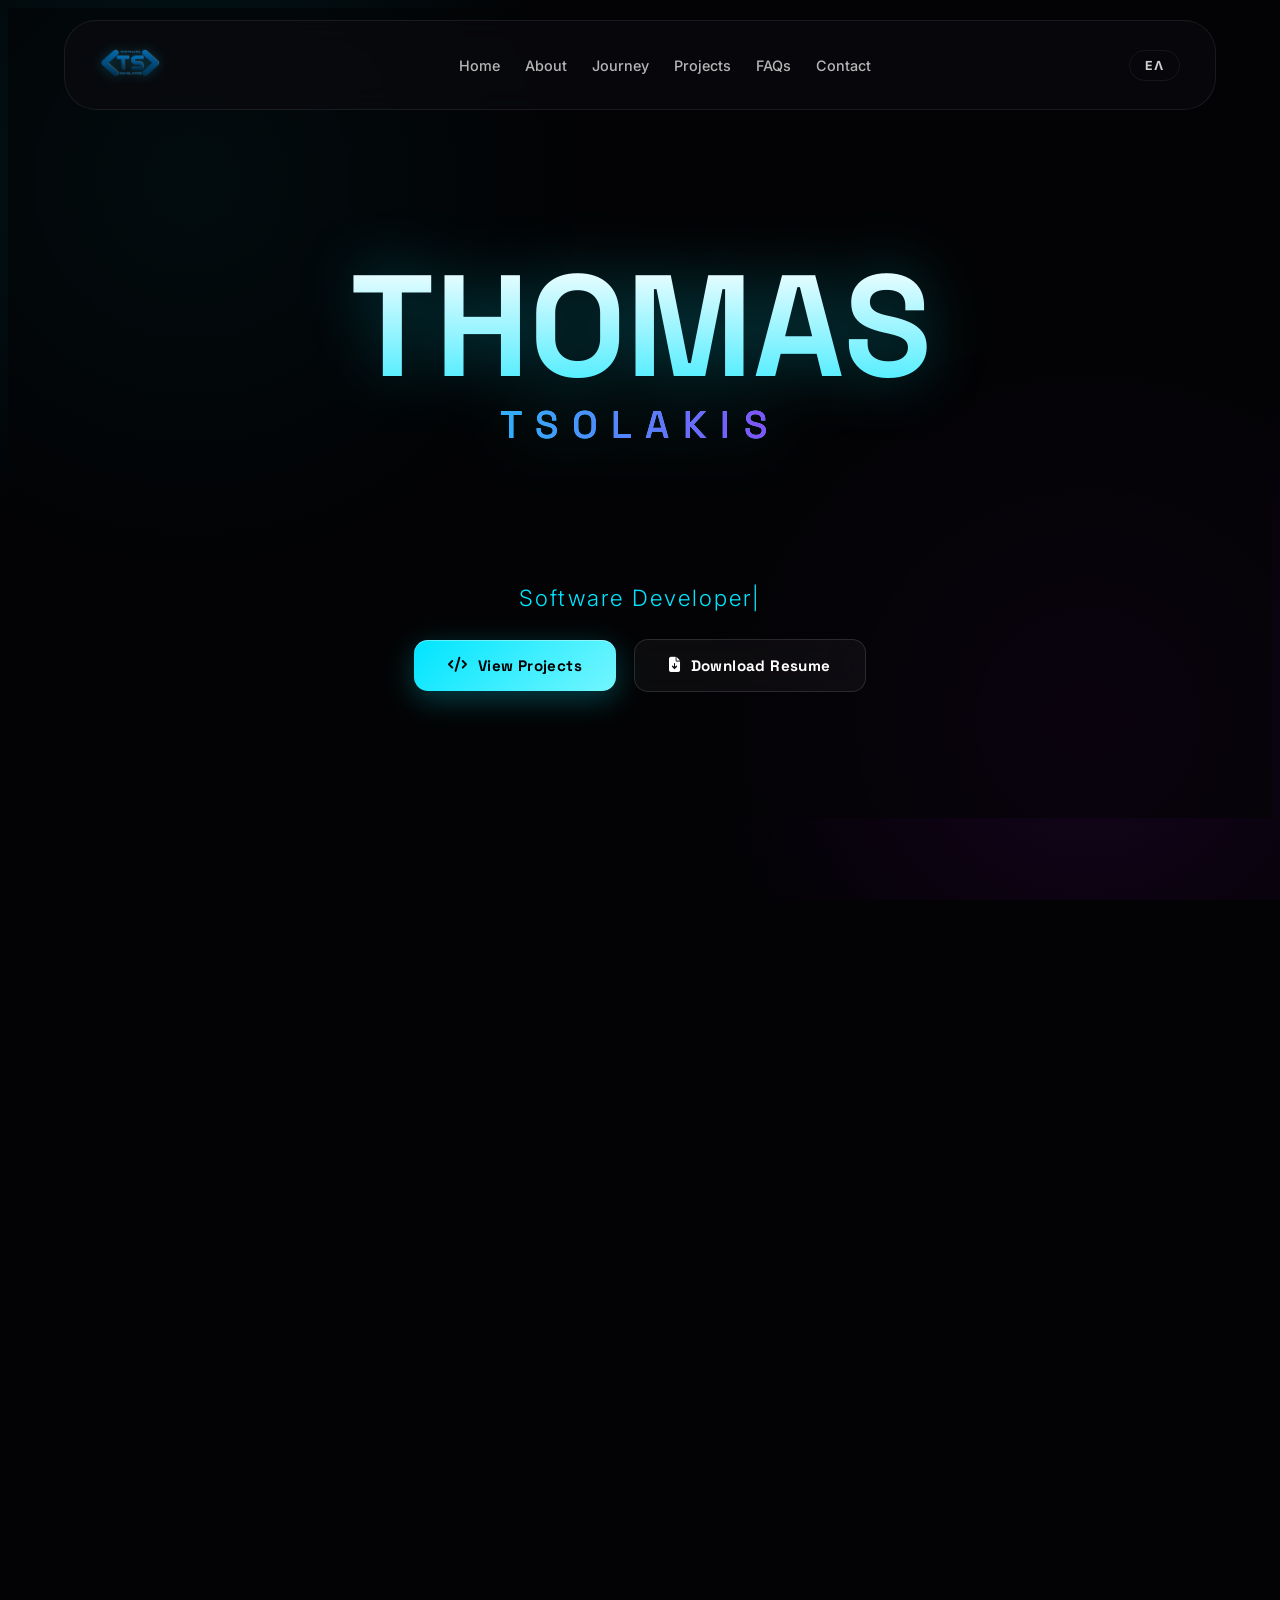
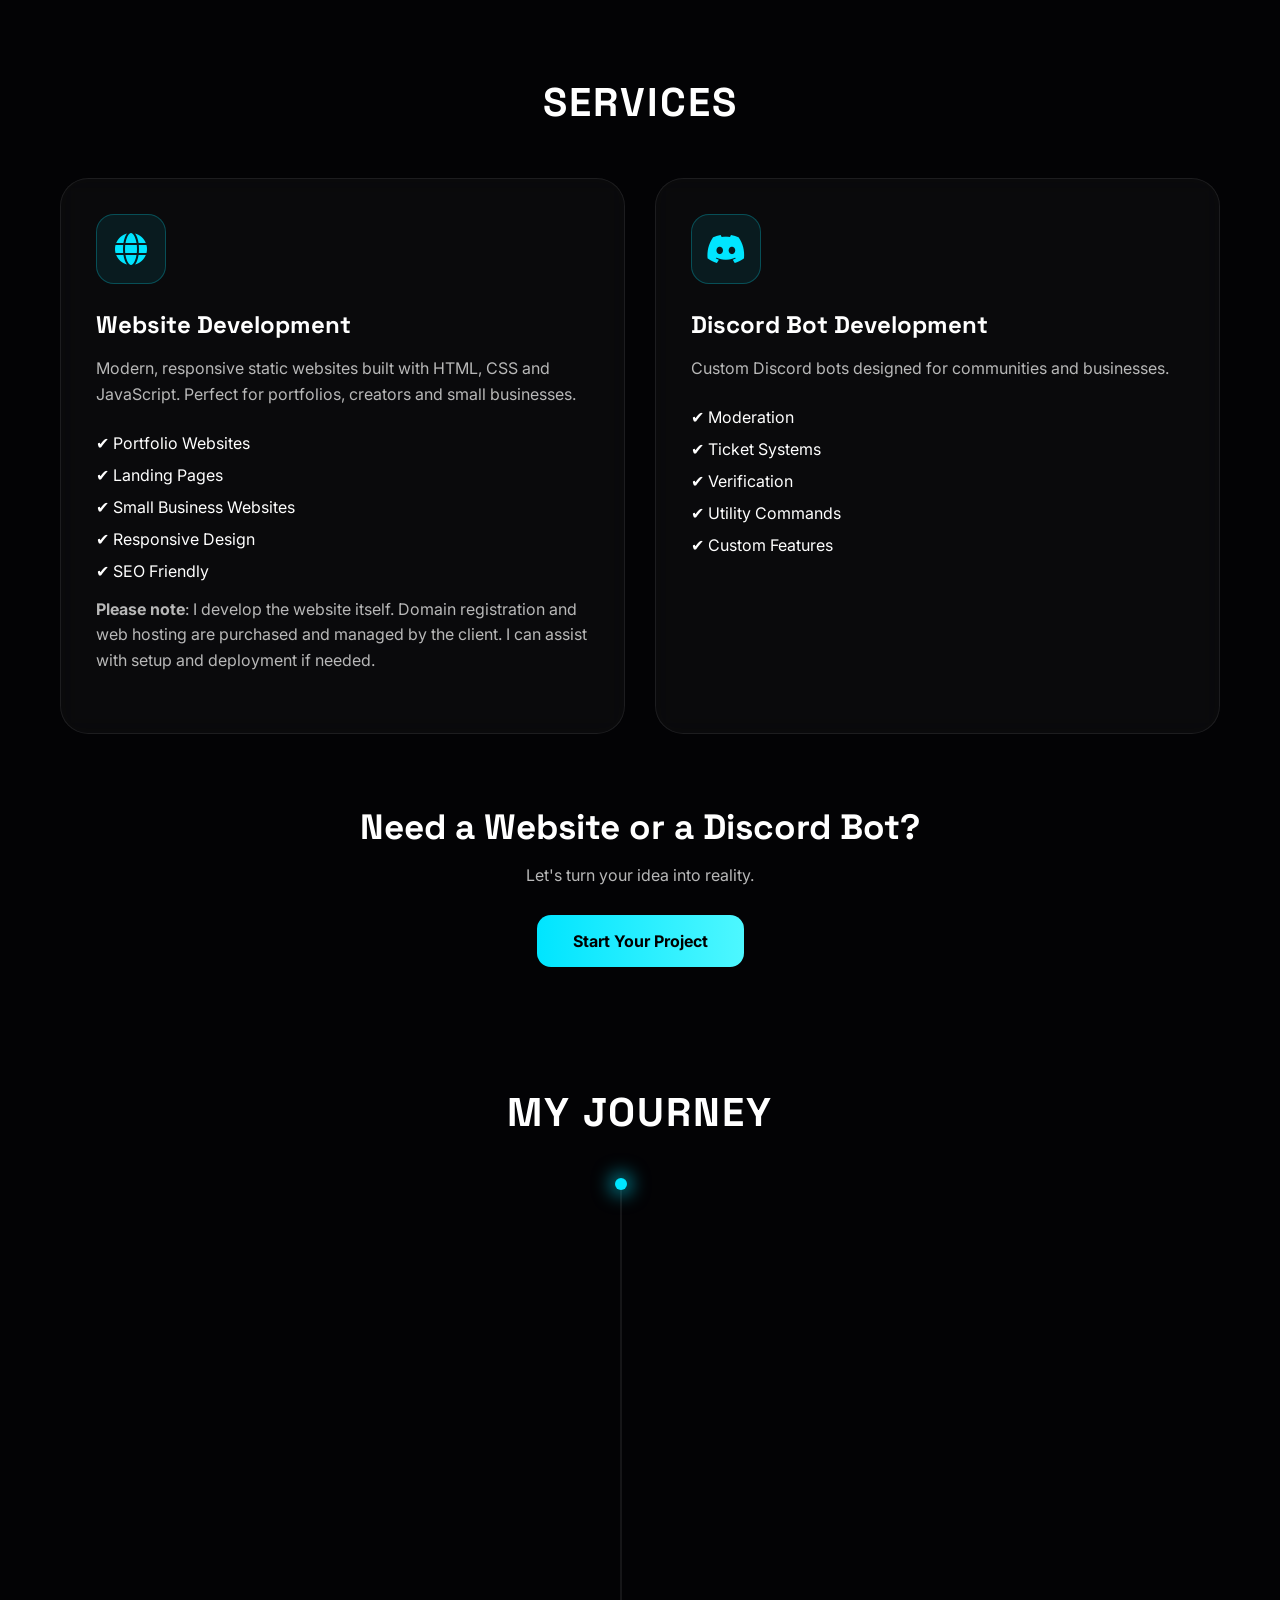
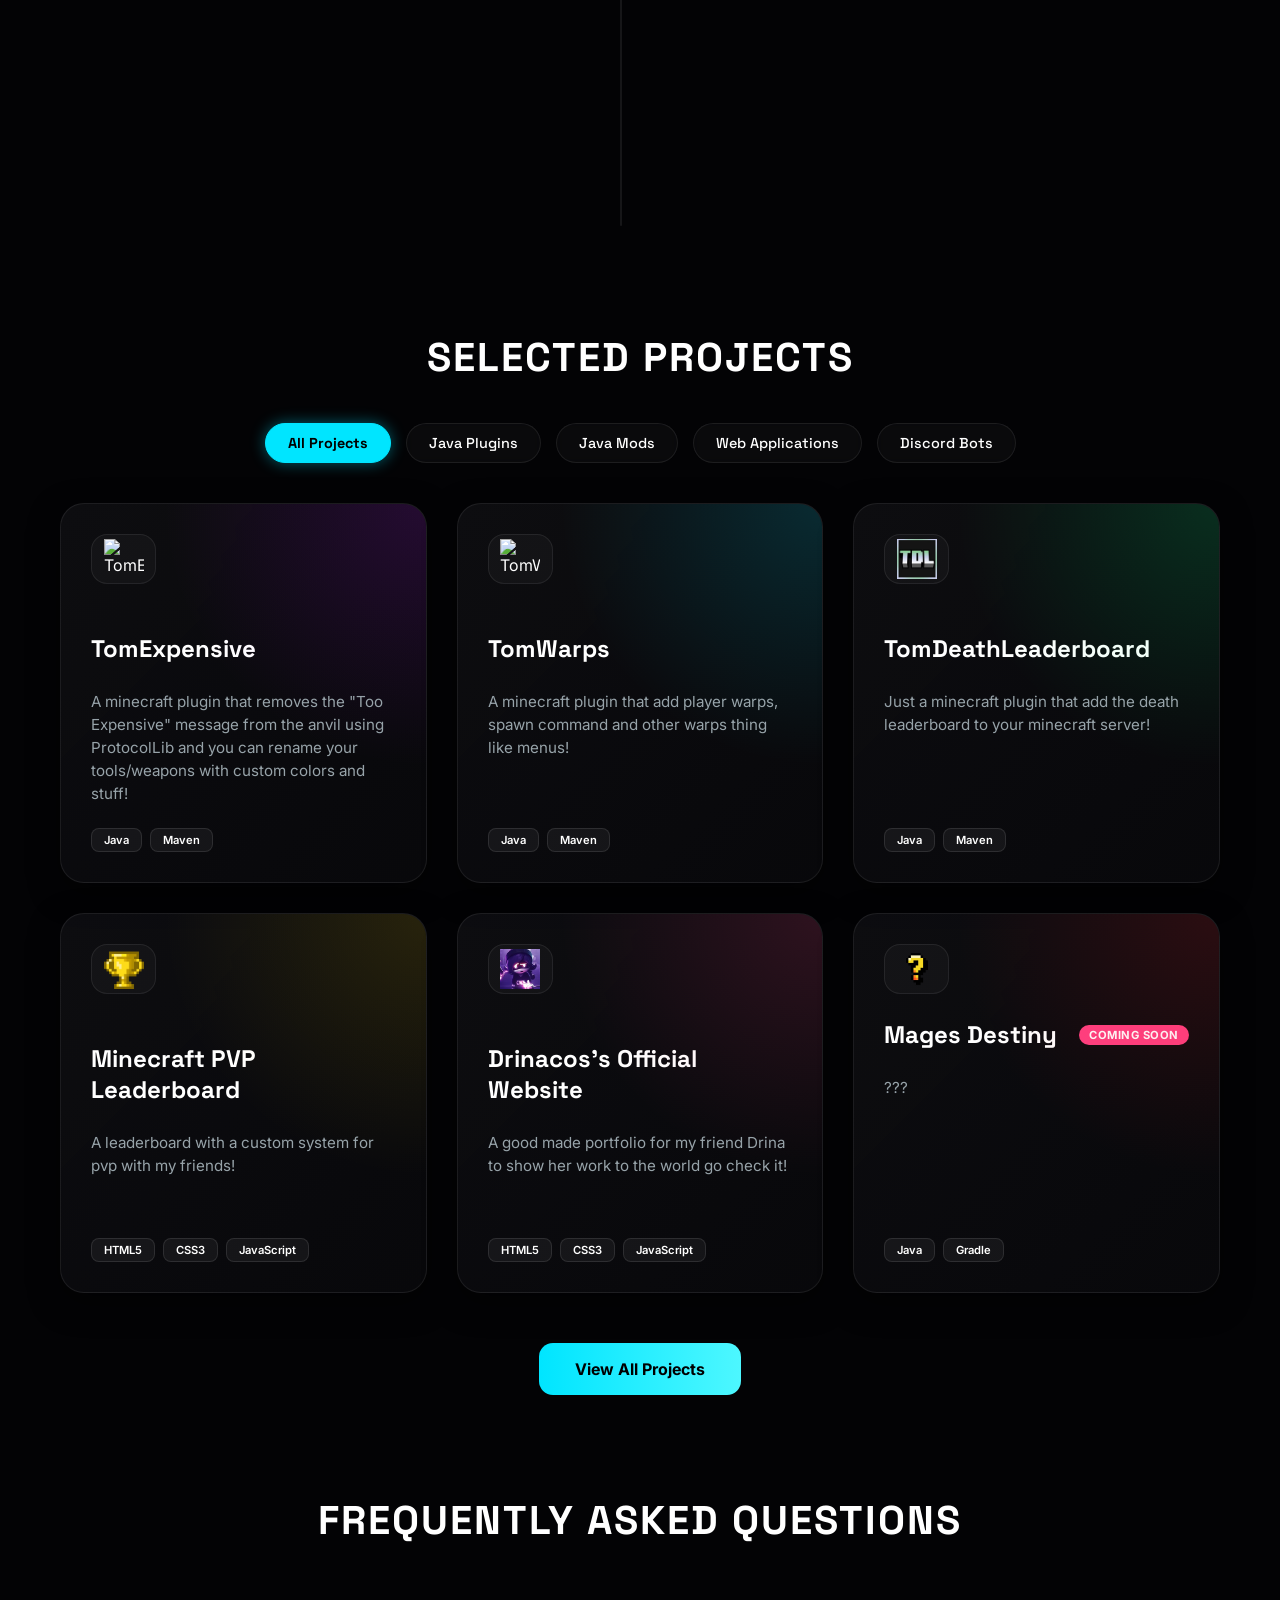
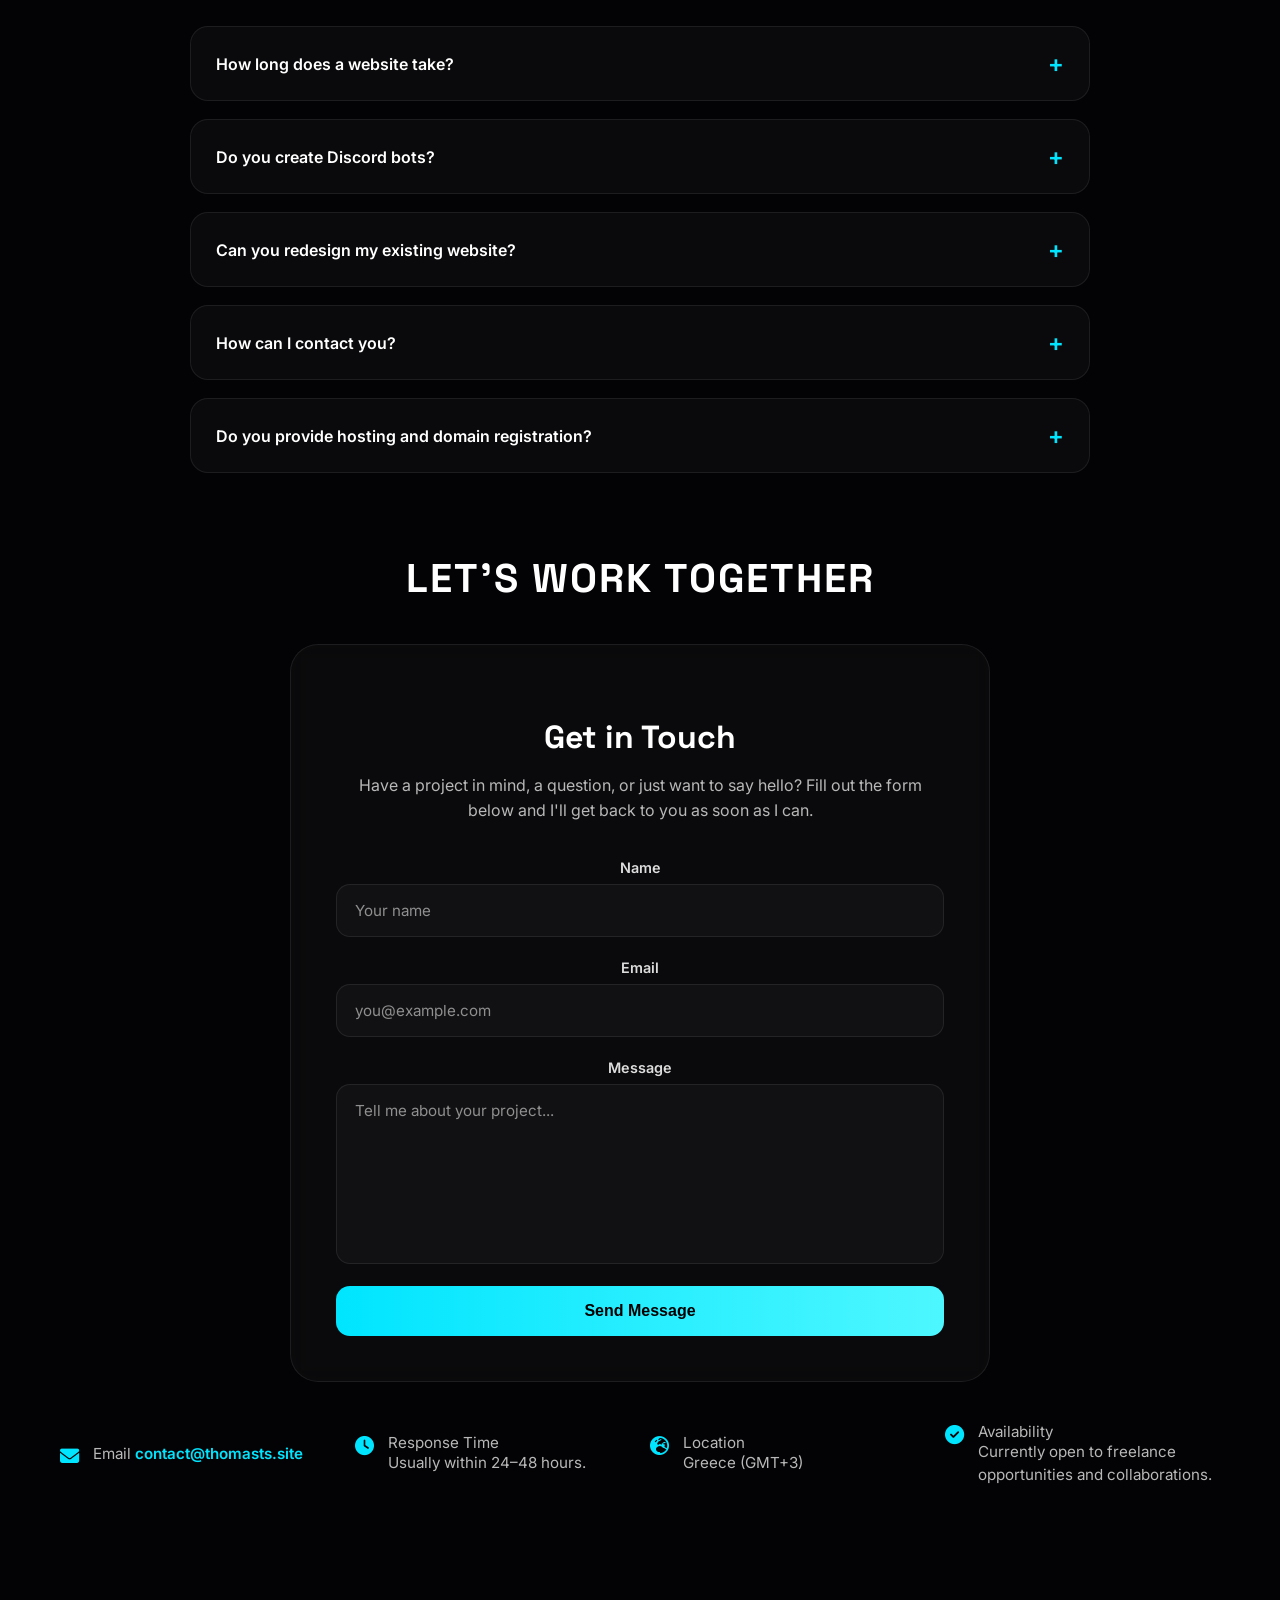
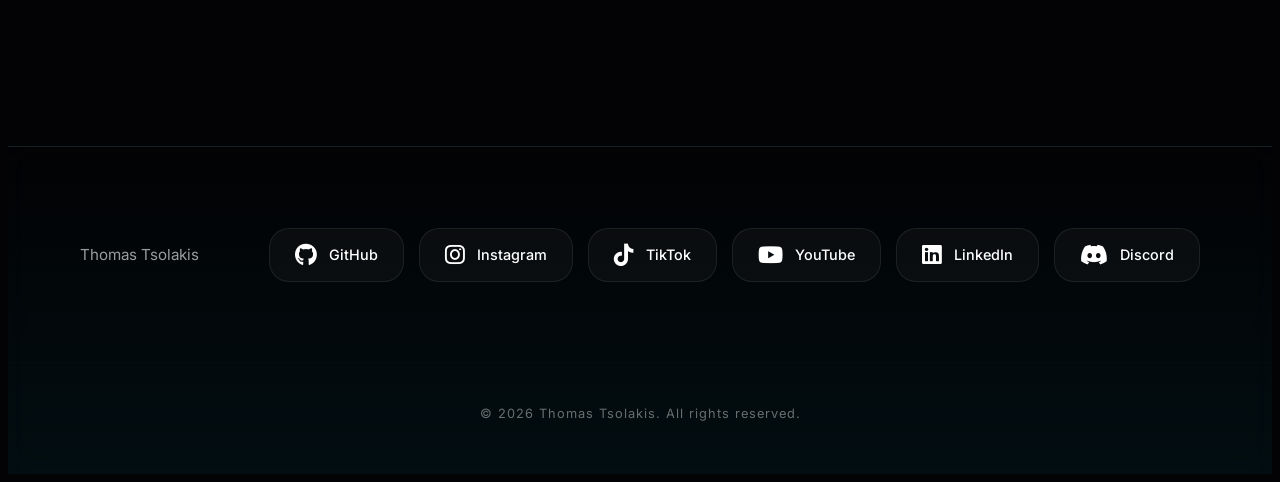
==== index.html @ 5ff630c7 "feat: enhance project card styles and add Discord link; remove outdated resume" ====
﻿<!DOCTYPE html>
<html lang="en">
<head>

    <!-- Basic -->
    <meta charset="UTF-8">
    <meta name="viewport" content="width=device-width, initial-scale=1.0">

    <title>Thomas Tsolakis | Software Developer</title>

    <meta name="description" content="Thomas Tsolakis is an IT student and software developer passionate about building modern websites, backend systems, and programming projects.">
    <meta name="author" content="Thomas Tsolakis">
    <meta name="creator" content="Thomas Tsolakis">
    <meta name="copyright" content="Thomas Tsolakis">
    <meta name="robots" content="index, follow">
    <meta name="referrer" content="strict-origin-when-cross-origin">
    <meta name="theme-color" content="#030305">
    <meta name="color-scheme" content="dark">

    <!-- Canonical -->
    <link rel="canonical" href="https://thomasts.site/">

    <link rel="alternate" hreflang="en" href="https://thomasts.site/">
    <link rel="alternate" hreflang="el" href="https://thomasts.site/el/">
    <link rel="alternate" hreflang="x-default" href="https://thomasts.site/">

    <!-- Favicons -->
    <link rel="apple-touch-icon" sizes="180x180" href="img/apple-touch-icon.png">
    <link rel="icon" type="image/png" sizes="32x32" href="img/favicon-32x32.png">
    <link rel="icon" type="image/png" sizes="16x16" href="img/favicon-16x16.png">
    <link rel="shortcut icon" href="img/favicon.ico">
    <link rel="manifest" href="site.webmanifest">

    <!-- Mobile -->
    <meta name="mobile-web-app-capable" content="yes">
    <meta name="apple-mobile-web-app-capable" content="yes">
    <meta name="apple-mobile-web-app-title" content="Thomas Tsolakis">
    <meta name="apple-mobile-web-app-status-bar-style" content="black-translucent">

    <!-- SEO -->
    <meta name="keywords" content="Thomas Tsolakis, Thomas, Software Developer, Portfolio, Web Developer, Backend Developer, Frontend Developer, Full Stack Developer, HTML, CSS, JavaScript, Python, Programming, IT Student, Content Creator, Thomakosdevs">

    <!-- Open Graph -->
    <meta property="og:type" content="website">
    <meta property="og:site_name" content="Thomas Tsolakis">
    <meta property="og:title" content="Thomas Tsolakis | Software Developer">
    <meta property="og:description" content="Software developer creating websites, backend systems, and programming projects.">
    <meta property="og:url" content="https://thomasts.site/">
    <meta property="og:image" content="https://thomasts.site/img/hero.webp">
    <meta property="og:image:width" content="1200">
    <meta property="og:image:height" content="630">
    <meta property="og:image:alt" content="Thomas Tsolakis Portfolio">
    <meta property="og:locale" content="en_US">
    <meta property="og:locale:alternate" content="el_GR">

    <!-- Twitter -->
    <meta name="twitter:card" content="summary_large_image">
    <meta name="twitter:title" content="Thomas Tsolakis | Software Developer">
    <meta name="twitter:description" content="Software developer creating websites, backend systems, and programming projects.">
    <meta name="twitter:image" content="https://thomasts.site/img/hero.webp">
    <meta name="twitter:image:alt" content="Thomas Tsolakis Portfolio">
    <meta name="twitter:url" content="https://thomasts.site/">
    <meta name="twitter:creator" content="@thomakosdevs">
    <meta name="twitter:site" content="@thomakosdevs">

    <!-- Schema - Person -->
    <script type="application/ld+json">
    {
        "@context":"https://schema.org",
        "@type":"Person",
        "name":"Thomas Tsolakis",
        "url":"https://thomasts.site/",
        "image":"https://thomasts.site/img/logo.png",
        "jobTitle":"Software Developer",
        "email":"contact@thomasts.site",
        "nationality":"Greek",
        "knowsAbout":[
            "Software Development",
            "Web Development",
            "Backend Development",
            "Frontend Development",
            "JavaScript",
            "Python",
            "HTML",
            "CSS"
        ],
        "sameAs":[
            "https://github.com/Thomakosxd",
            "https://www.instagram.com/thomakosdevs",
            "https://www.tiktok.com/@thomakosdevs",
            "https://www.youtube.com/@thomakosdevs"
        ]
    }
    </script>

    <!-- Schema - Website -->
    <script type="application/ld+json">
    {
        "@context":"https://schema.org",
        "@type":"WebSite",
        "url":"https://thomasts.site/",
        "name":"Thomas Tsolakis",
        "description":"Personal portfolio of Thomas Tsolakis.",
        "publisher":{
            "@type":"Person",
            "name":"Thomas Tsolakis"
        }
    }
    </script>

    <!-- Schema - Organization -->
    <script type="application/ld+json">
    {
        "@context":"https://schema.org",
        "@type":"Organization",
        "name":"Thomas Tsolakis",
        "url":"https://thomasts.site/",
        "logo":"https://thomasts.site/img/logo.png"
    }
    </script>

    <!-- Performance -->
    <link rel="dns-prefetch" href="//fonts.googleapis.com">
    <link rel="dns-prefetch" href="//fonts.gstatic.com">
    <link rel="dns-prefetch" href="//cdnjs.cloudflare.com">
    <link rel="dns-prefetch" href="//cdn.jsdelivr.net">

    <link rel="preconnect" href="https://fonts.googleapis.com">
    <link rel="preconnect" href="https://fonts.gstatic.com" crossorigin>

    <!-- Fonts -->
    <link href="https://fonts.googleapis.com/css2?family=Inter:wght@300;400;500;600;700&family=Space+Grotesk:wght@500;700&display=swap" rel="stylesheet">

    <!-- Icons -->
    <link rel="stylesheet" href="https://cdn.jsdelivr.net/gh/devicons/devicon@latest/devicon.min.css">
    <link rel="stylesheet" href="https://cdnjs.cloudflare.com/ajax/libs/font-awesome/6.7.2/css/all.min.css">

    <!-- Styles -->
    <link rel="stylesheet" href="styles.css">

</head>

<body>

    <nav>
        <div class="logo"><a href=""><img src="img/logo.png" alt="Thomas Logo"></a></div>
        <ul id="nav-links">
            <li><a href="#home">Home</a></li>
            <li><a href="#about">About</a></li>
            <li><a href="#journey">Journey</a></li>
            <li><a href="#projects">Projects</a></li>
            <li><a href="#faqs">FAQs</a></li>
            <li><a href="#contact-me">Contact</a></li>
        </ul>
        <div class="nav-actions">
            <a href="/el/" class="lang-switch" hreflang="el" aria-label="Δες τη σελίδα στα Ελληνικά">ΕΛ</a>
            <button class="nav-toggle" id="nav-toggle" aria-label="Toggle menu" aria-expanded="false" aria-controls="nav-links">
                <span></span><span></span><span></span>
            </button>
        </div>
    </nav>

    <section class="hero" id="home">
        <h1>THOMAS <span class="hero-lastname">TSOLAKIS</span></h1>
        <div class="typing-container">
            <span id="typing-text"></span><span class="cursor">|</span>
        </div>
        <div class="hero-buttons">

            <a href="#projects" class="hero-btn primary">
                <i class="fa-solid fa-code"></i>
                View Projects
            </a>

            <a onclick="showToast('error', 'Sorry', 'My english resume is not available right now!')" class="hero-btn secondary">
                <i class="fa-solid fa-file-arrow-down"></i>
                Download Resume
            </a>

        </div>
    </section>

    <main class="container" id="about">
        <div class="bento-grid">
            
            <div class="bento-item item-large">
                <div class="profile-header">
                    <img src="img/logo.png" alt="Thomas Tsolakis">
                    <div>
                        <h2>Thomas Tsolakis</h2>
                        <p>Information Technology Student & Developer</p>
                    </div>
                </div>
                <p class="bento-text">
                   Welcome to my portfolio. I am a high school student specializing in Information Technology and an aspiring software engineer. Dedicated to continuous learning, I focus on building clean, optimized, and functional applications. I am highly motivated to collaborate on innovative projects, expand my technical expertise, and deliver high-quality code.
                </p>
            </div>

            <div class="bento-item">
                <h3>Current Focus 🚀</h3>
                <p class="status-text">Making weekly content in my Instagram, Youtube and TikTok and working on a minecraft mod and other side projects</p>
            </div>

            <div class="bento-item">
                <h3>Technical Goals 🎯</h3>
                <p class="status-text">Making my own dynamic websites, projects💪</p>
            </div>

            <div class="bento-item item-wide tech-stack-bento">
                <h3>My Tech Stack</h3>
                
                <div class="tech-categories-grid">
                    <div class="tech-category-card">
                        <h4>Languages & Frontend</h4>
                        <div class="tech-icons-list">
                            <div class="tech-icon-item"><i class="devicon-javascript-plain colored"></i> <span>JavaScript</span></div>
                            <div class="tech-icon-item"><i class="devicon-html5-plain colored"></i> <span>HTML5</span></div>
                            <div class="tech-icon-item"><i class="devicon-css3-plain colored"></i> <span>CSS3</span></div>
                            <div class="tech-icon-item"><i class="devicon-react-original colored"></i> <span>React</span></div>
                        </div>
                    </div>

                    <div class="tech-category-card">
                        <h4>Backend & Systems</h4>
                        <div class="tech-icons-list">
                            <div class="tech-icon-item"><i class="devicon-java-plain colored"></i> <span>Java</span></div>
                            <div class="tech-icon-item"><i class="devicon-python-plain colored"></i> <span>Python</span></div>
                            <div class="tech-icon-item"><i class="devicon-maven-plain colored"></i> <span>Maven</span></div>
                            <div class="tech-icon-item"><i class="devicon-gradle-plain colored"></i> <span>Gradle</span></div>
                        </div>
                    </div>

                    <div class="tech-category-card">
                        <h4>Tools & Workflow</h4>
                        <div class="tech-icons-list">
                            <div class="tech-icon-item"><i class="devicon-git-plain colored"></i> <span>Git</span></div>
                            <div class="tech-icon-item"><i class="fab fa-discord" style="color: #5865F2;"></i> <span>Discord API</span></div>
                            <div class="tech-icon-item"><i class="fas fa-code" style="color: var(--primary);"></i> <span>VS Code</span></div>
                        </div>
                    </div>
                </div>
            </div>
        </div>

        <section class="services-section">

        <h1 class="section-title">Services</h1>

        <div class="services-grid">

            <div class="service-card">
                <div class="service-icon">
                    <i class="fas fa-globe"></i>
                </div>

                <h3>Website Development</h3>

                <p>
                    Modern, responsive static websites built with HTML, CSS and JavaScript.
                    Perfect for portfolios, creators and small businesses.
                </p>

                <ul>
                    <li>✔ Portfolio Websites</li>
                    <li>✔ Landing Pages</li>
                    <li>✔ Small Business Websites</li>
                    <li>✔ Responsive Design</li>
                    <li>✔ SEO Friendly</li>
                </ul>

                <p>
                    <b>Please note</b>: I develop the website itself. Domain registration and web hosting are purchased and managed by the client. I can assist with setup and deployment if needed.
                </p>
            </div>

            <div class="service-card">
                <div class="service-icon">
                    <i class="fab fa-discord"></i>
                </div>

                <h3>Discord Bot Development</h3>

                <p>
                    Custom Discord bots designed for communities and businesses.
                </p>

                <ul>
                    <li>✔ Moderation</li>
                    <li>✔ Ticket Systems</li>
                    <li>✔ Verification</li>
                    <li>✔ Utility Commands</li>
                    <li>✔ Custom Features</li>
                </ul>
            </div>

        </div>

        <div class="services-footer">
            <h2>Need a Website or a Discord Bot?</h2>
            <p>
                Let's turn your idea into reality.
            </p>

            <a href="#contact-me" class="hire-btn">
                Start Your Project
            </a>
        </div>

    </section>

        <h1 class="section-title" id="journey">My Journey</h1>

        <div class="timeline">
            <div class="timeline-line">
                <div class="timeline-progress"></div>
                <div class="timeline-cursor"></div>
            </div>

            <div class="timeline-year">
                <div class="timeline-node"></div>
                <div class="timeline-heading">
                    <h3>Python & Machine Learning</h3>
                    <span class="timeline-subtitle">Hellenic-American Union × Latsis Foundation</span>
                </div>
                <div class="timeline-year-big">2025</div>
                <p class="timeline-desc">Completed a Python and Machine Learning course for teenagers (Feb – Nov 2025), covering programming fundamentals and building simple ML models.</p>
            </div>

            <div class="timeline-year">
                <div class="timeline-node"></div>
                <div class="timeline-heading">
                    <h3>Maker Lab</h3>
                    <span class="timeline-subtitle">Robotics Team</span>
                </div>
                <div class="timeline-year-big">2023-24</div>
                <p class="timeline-desc">Team member for PlaisioBots The Race 2.0 (2023) and 3.0 (2024), and for Robotex Hellas in Patras (2024).</p>
            </div>

            <div class="timeline-year">
                <div class="timeline-node"></div>
                <div class="timeline-heading">
                    <h3>Hellenic National Robotics Team</h3>
                    <span class="timeline-subtitle">International Competition</span>
                </div>
                <div class="timeline-year-big">2023</div>
                <p class="timeline-desc">Team member for Robotex 2023, held in Estonia.</p>
            </div>

            <div class="timeline-year">
                <div class="timeline-node"></div>
                <div class="timeline-heading">
                    <h3>Hellenic Mathematical Society</h3>
                    <span class="timeline-subtitle">Competition</span>
                </div>
                <div class="timeline-year-big">2021</div>
                <p class="timeline-desc">Commendation in the Panhellenic "Game & Mathematics" Competition, June 2021.</p>
            </div>

            <div class="timeline-year">
                <div class="timeline-node"></div>
                <div class="timeline-heading">
                    <h3>Robotics Lessons</h3>
                    <span class="timeline-subtitle">Beginner Lessons</span>
                </div>
                <div class="timeline-year-big">2018–20</div>
                <p class="timeline-desc">Took my first robotics lessons, building and programming simple robots.</p>
            </div>
        </div>

        <h1 class="section-title" id="projects">Selected Projects</h1>
        
            <div class="filter-container">
                <button class="filter-btn active" data-filter="all">All Projects</button>
                <button class="filter-btn" data-filter="plugin">Java Plugins</button>
                <button class="filter-btn" data-filter="mods">Java Mods</button>
                <button class="filter-btn" data-filter="website">Web Applications</button>
                <button class="filter-btn" data-filter="bot" onclick="event.stopImmediatePropagation(); showToast('error', 'Error', 'Currently, I am not working on new Discord bot projects. Please check back later for availability.');">Discord Bots</button>
            </div>

            <div class="projects-grid">
                
        <a href="https://modrinth.com/plugin/tomexpensive" target="_blank" rel="noopener noreferrer" class="project-card show card-tomexpensive" data-category="plugin">
            <div class="project-icon-wrapper">
                <img src="img/logos/tomexpensive.png" alt="TomExpensive">
            </div>
            <div class="project-info">
                <h3>TomExpensive</h3>
                <p>A minecraft plugin that removes the "Too Expensive" message from the anvil using ProtocolLib and you can rename your tools/weapons with custom colors and stuff!</p>
                <div class="mini-stack"><span>Java</span><span>Maven</span></div>
            </div>
        </a>

        <a href="https://modrinth.com/plugin/tomwarps" target="_blank" rel="noopener noreferrer" class="project-card show card-tomwarps" data-category="plugin">
            <div class="project-icon-wrapper">
                <img src="img/logos/tomwarps.png" alt="TomWarps">
            </div>
            <div class="project-info">
                <h3>TomWarps</h3>
                <p>A minecraft plugin that add player warps, spawn command and other warps thing like menus!</p>
                <div class="mini-stack"><span>Java</span><span>Maven</span></div>
            </div>
        </a>

        <a href="https://modrinth.com/plugin/tomdeathleaderboard" target="_blank" rel="noopener noreferrer" class="project-card show card-tomdeathleaderboard" data-category="plugin">
            <div class="project-icon-wrapper">
                <img src="img/logos/tomdeathleaderboard.png" alt="TomDeathLeaderboard">
            </div>
            <div class="project-info">
                <h3>TomDeathLeaderboard</h3>
                <p>Just a minecraft plugin that add the death leaderboard to your minecraft server!</p>
                <div class="mini-stack"><span>Java</span><span>Maven</span></div>
            </div>
        </a>

        <a href="https://mcleader.thomasts.site" target="_blank" rel="noopener noreferrer" class="project-card show card-mcleader" data-category="website">
            <div class="project-icon-wrapper">
                <img src="img/logos/mcleader.png" alt="MC Leaderboard">
            </div>
            <div class="project-info">
                <h3>Minecraft PVP Leaderboard</h3>
                <p>A leaderboard with a custom system for pvp with my friends!</p>
                <div class="mini-stack"><span>HTML5</span><span>CSS3</span><span>JavaScript</span></div>
            </div>
        </a>

        <a href="https://www.drinacos.site" target="_blank" rel="noopener noreferrer" class="project-card show card-drinacos" data-category="website">
            <div class="project-icon-wrapper">
                <img src="img/logos/drinacos.png" alt="Portfolio Gallery">
            </div>
            <div class="project-info">
                <h3>Drinacos's Official Website</h3>
                <p>A good made portfolio for my friend Drina to show her work to the world go check it!</p>
                <div class="mini-stack"><span>HTML5</span><span>CSS3</span><span>JavaScript</span></div>
            </div>
        </a>

        <a href="javascript:void(0)" class="project-card show card-magesdestiny upcoming-project" data-category="mods">
            <div class="project-icon-wrapper">
                <img src="img/logos/magesdestiny.png" alt="Mages Destiny">
            </div>
            <div class="project-info">
                <div style="display: flex; justify-content: space-between; align-items: center; margin-bottom: 12px;">
                    <h3 style="margin: 0;">Mages Destiny</h3>
                    <span style="background: #ff4081; color: white; padding: 3px 10px; border-radius: 12px; font-size: 0.7rem; font-weight: 700; text-transform: uppercase; letter-spacing: 0.5px;">Coming Soon</span>
                </div>
                <p>???</p>
                <div class="mini-stack"><span>Java</span><span>Gradle</span></div>
            </div>
        </a>

        
    </div>

        <div class="view-all-projects-wrapper">
            <a href="/projects" class="hire-btn">View All Projects</a>
        </div>

        <h1 class="section-title" id="faqs">Frequently Asked Questions</h1>

        <div class="faq">

            <div class="faq-item">
                <button class="faq-question">
                    How long does a website take?
                    <span>+</span>
                </button>

                <div class="faq-answer">
                    <p>
                        Most portfolio and small business websites are completed
                        within 2–7 days depending on the project's complexity.
                    </p>
                </div>
            </div>

            <div class="faq-item">
                <button class="faq-question">
                    Do you create Discord bots?
                    <span>+</span>
                </button>

                <div class="faq-answer">
                    <p>
                        Yes! I create custom Discord bots including moderation,
                        ticket systems, verification and many other features.
                    </p>
                </div>
            </div>

            <div class="faq-item">
                <button class="faq-question">
                    Can you redesign my existing website?
                    <span>+</span>
                </button>

                <div class="faq-answer">
                    <p>
                        Absolutely. I can redesign your website with a modern,
                        responsive and clean look.
                    </p>
                </div>
            </div>

            <div class="faq-item">
                <button class="faq-question">
                    How can I contact you?
                    <span>+</span>
                </button>

                <div class="faq-answer">
                    <p>
                        Use the contact form below or email me at
                        <a href="mailto:contact@thomasts.site">contact@thomasts.site</a>.
                    </p>
                </div>
            </div>

            <div class="faq-item">
                <button class="faq-question">
                    Do you provide hosting and domain registration?
                    <span>+</span>
                </button>

                <div class="faq-answer">
                    <p>
                        I focus on building the website itself. The domain name and hosting are purchased and managed by the client. If needed, I can help you choose a provider and deploy your website.
                    </p>
                </div>
            </div>

        </div>

        <h1 class="section-title" id="contact-me">Let's Work Together</h1>

        <div class="contact-card">
            <h2>Get in Touch</h2>

            <p class="contact-description">
                Have a project in mind, a question, or just want to say hello? Fill out the form below and I'll get back to you as soon as I can.
            </p>

            <form id="contact-form">

                <div class="input-group">
                    <label for="name">Name</label>
                    <input
                        type="text"
                        id="name"
                        name="name"
                        placeholder="Your name"
                        required>
                </div>

                <div class="input-group">
                    <label for="email">Email</label>
                    <input
                        type="email"
                        id="email"
                        name="email"
                        placeholder="you@example.com"
                        required>
                </div>

                <div class="input-group">
                    <label for="message">Message</label>
                    <textarea
                        id="message"
                        name="message"
                        rows="7"
                        placeholder="Tell me about your project..."
                        required></textarea>
                </div>

                <button type="submit" class="submit-btn">
                    Send Message
                </button>

            </form>
        </div>

        <div class="contact-email">

            <div class="contact-info-item">
                <i class="fa-solid fa-envelope"></i>
                <div>
                    <span>Email</span>
                    <a href="mailto:contact@thomasts.site">contact@thomasts.site</a>
                </div>
            </div>

            <div class="contact-info-item">
                <i class="fa-solid fa-clock"></i>
                <div>
                    <span>Response Time</span>
                    <p>Usually within 24–48 hours.</p>
                </div>
            </div>

            <div class="contact-info-item">
                <i class="fa-solid fa-earth-europe"></i>
                <div>
                    <span>Location</span>
                    <p>Greece (GMT+3)</p>
                </div>
            </div>

            <div class="contact-info-item">
                <i class="fa-solid fa-circle-check"></i>
                <div>
                    <span>Availability</span>
                    <p>Currently open to freelance opportunities and collaborations.</p>
                </div>
            </div>

        </div>
    </main>

    <footer class="modern-footer">

        <div class="footer-container">

            <div class="footer-left">
                <p class="footer-brand">
                    Thomas Tsolakis
                </p>
            </div>

            <div class="footer-right">

                <div class="social-group">

                    <a href="https://github.com/Thomakosxd" target="_blank" rel="noopener noreferrer" class="social-tile github-tile">
                        <i class="fab fa-github"></i>
                        <span>GitHub</span>
                    </a>

                    <a href="https://www.instagram.com/thomakosdevs" target="_blank" rel="noopener noreferrer" class="social-tile instagram-tile">
                        <i class="fab fa-instagram"></i>
                        <span>Instagram</span>
                    </a>

                    <a href="https://www.tiktok.com/@thomakosdevs" target="_blank" rel="noopener noreferrer" class="social-tile tiktok-tile">
                        <i class="fab fa-tiktok"></i>
                        <span>TikTok</span>
                    </a>

                    <a href="https://www.youtube.com/@thomakosdevs" target="_blank" rel="noopener noreferrer" class="social-tile youtube-tile">
                        <i class="fab fa-youtube"></i>
                        <span>YouTube</span>
                    </a>

                    <a href="https://www.linkedin.com/in/thomas-tsolakis-8341843b0/" target="_blank" rel="noopener noreferrer" class="social-tile linkedin-tile">
                        <i class="fab fa-linkedin"></i>
                        <span>LinkedIn</span>
                    </a>

                    <a href="https://discord.gg/VTXR4yNUbd" target="_blank" rel="noopener noreferrer" class="social-tile discord-tile">
                        <i class="fab fa-discord"></i>
                        <span>Discord</span>
                    </a>

                </div>

            </div>

        </div>

        <div class="footer-copyright">
            <p>&copy; 2026 Thomas Tsolakis. All rights reserved.</p>
        </div>

    </footer>

    

    <script defer src="/_vercel/insights/script.js"></script>
    <script defer src="/_vercel/speed-insights/script.js"></script>
    <script src="https://cdn.jsdelivr.net/npm/@emailjs/browser@4/dist/email.min.js"></script>

    <script src="js/typing.js"></script>
    <script src="js/filters.js"></script>
    <script src="js/navigation.js"></script>
    <script src="js/timeline.js"></script>
    <script src="js/observer.js"></script>
    <script src="js/faq.js"></script>
    <script src="js/scroll-top.js"></script>
    <script src="js/toast.js"></script>
    <script src="js/contact.js"></script>
    <script src="js/main.js"></script>

    <div id="toast" class="toast">

        <div class="toast-icon">
            <i id="toastIcon" class="fa-solid fa-circle-check"></i>
        </div>

        <div class="toast-content">
            <h4 id="toastTitle">Success</h4>
            <p id="toastMessage">Message sent successfully.</p>
        </div>

    </div>

    <button id="scrollTopBtn" aria-label="Scroll to top">
        <i class="fa-solid fa-arrow-up"></i>
    </button>

</body>
</html>
---- styles.css ----
﻿/* ==========================================================
   ROOT VARIABLES
   ========================================================== */

:root {
  /* Brand colors */
  --primary: #00e5ff;
  --secondary: #bc13fe;
  --bg: #030305;
  --text: #ffffff;

  /* Glass surfaces */
  --glass: rgba(255, 255, 255, 0.03);
  --glass-border: rgba(255, 255, 255, 0.08);

  /* Secondary text colors */
  --text-muted-1: #b0bec5; /* project / timeline descriptions */
  --text-muted-2: #b8b8b8; /* contact / services / faq copy */
  --text-muted-3: #ddd;    /* form labels */
  --text-muted-4: #8f8f8f; /* placeholders */

  /* Layout */
  --container-width: 1200px;

  /* Border radii */
  --radius-thin: 2px;
  --radius-round: 10px;
  --radius-md: 14px;
  --radius-lg-icon: 18px;
  --radius-lg: 28px;
  --radius-pill: 100px;

  /* Blur values */
  --blur-xs: 5px;
  --blur-sm: 10px;
  --blur-md: 12px;
  --blur-lg: 15px;

  /* Transitions */
  --transition: all 0.4s cubic-bezier(0.23, 1, 0.32, 1);
  --transition-bounce: all 0.4s cubic-bezier(0.175, 0.885, 0.32, 1.275);
  --transition-fast: 0.3s;
  --transition-med: 0.35s;

  /* Z-index scale */
  --z-behind: -1;
  --z-card-glow: 0;
  --z-timeline-node: 2;
  --z-nav: 1000;
}

/* ==========================================================
   RESET
   ========================================================== */

*,
*::before,
*::after {
  box-sizing: border-box;
}

* {
  scrollbar-width: thin;
  scrollbar-color: var(--primary) var(--bg);
}

/* ==========================================================
   BASE
   ========================================================== */

body {
  background: var(--bg);
  color: var(--text);
  font-family: 'Inter', sans-serif;
  overflow-x: hidden;
}

/* Anchor targets sit below the fixed nav, so jumping to a section
   (from the nav, or a filter/FAQ deep-link) doesn't hide its heading. */
[id] {
  scroll-margin-top: 110px;
}

@media (prefers-reduced-motion: no-preference) {
  :has(:target) {
    scroll-behavior: smooth;
  }
}

body::before {
  content: "";
  position: fixed;
  inset: 0;
  background:
    radial-gradient(circle at 15% 20%, rgba(0, 229, 255, 0.1), transparent 30%),
    radial-gradient(circle at 85% 80%, rgba(188, 19, 254, 0.1), transparent 30%);
  z-index: var(--z-behind);
}

/* Standard scrollbar props (Firefox) + webkit fallback (Chrome/Safari/Edge) */
::-webkit-scrollbar {
  width: 10px;
}

::-webkit-scrollbar-track {
  background: var(--bg);
}

::-webkit-scrollbar-thumb {
  background: linear-gradient(to bottom, var(--primary), var(--secondary));
  border-radius: var(--radius-round);
}

::-webkit-scrollbar-thumb:hover {
  background: var(--primary);
}

/* ==========================================================
   TYPOGRAPHY
   ========================================================== */

html[lang="en"] .section-title {
  font-family: "Space Grotesk", sans-serif;
}

html[lang="el"] .section-title {
  font-family: "Inter", sans-serif;
}

.section-title {
  text-align: center;
  font-size: 2.5rem;
  margin-bottom: 40px;
  font-family: 'Space Grotesk';
  letter-spacing: 2px;
  text-transform: uppercase;
}

/* ==========================================================
   UTILITIES
   ========================================================== */

.container {
  max-width: var(--container-width);
  margin: 0 auto;
  padding: 80px 20px;
}

.separator {
  margin: 20px 0;
  opacity: 0.3;
  font-size: 0.8rem;
}

/* ==========================================================
   NAVBAR
   ========================================================== */

nav {
  position: fixed;
  top: 20px;
  left: 50%;
  transform: translateX(-50%);
  width: 90%;
  max-width: 1200px;
  padding: 12px 35px;
  background: rgba(10, 10, 15, 0.7);
  -webkit-backdrop-filter: blur(var(--blur-lg));
  backdrop-filter: blur(var(--blur-lg));
  border: 1px solid var(--glass-border);
  border-radius: 32px;
  display: flex;
  justify-content: space-between;
  align-items: center;
  z-index: var(--z-nav);
}

nav .logo img {
    height: 60px;
    transition: transform .25s ease, filter .25s ease;
    filter: drop-shadow(0 0 6px rgba(34, 211, 238, .35));
}

nav .logo:hover img {
    transform: scale(1.06);
    filter: drop-shadow(0 0 12px rgba(34, 211, 238, .6));
}

nav ul {
  display: flex;
  list-style: none;
  gap: 25px;
}

nav a {
  text-decoration: none;
  color: #fff;
  font-size: 0.9rem;
  font-weight: 500;
  opacity: 0.7;
  transition: var(--transition);
}

nav a:hover {
  opacity: 1;
  color: var(--primary);
}

/* Language switch + mobile hamburger, grouped on the right of the nav */
.nav-actions {
  display: flex;
  align-items: center;
  gap: 14px;
}

.lang-switch {
  text-decoration: none;
  color: #fff;
  font-size: 0.78rem;
  font-weight: 700;
  letter-spacing: 1px;
  padding: 7px 15px;
  border: 1px solid var(--glass-border);
  border-radius: var(--radius-pill);
  opacity: 0.8;
  transition: var(--transition);
  white-space: nowrap;
}

.lang-switch:hover {
  opacity: 1;
  color: var(--bg);
  background: var(--primary);
  border-color: var(--primary);
}

.nav-toggle {
  display: none;
  flex-direction: column;
  justify-content: center;
  align-items: center;
  gap: 5px;
  width: 38px;
  height: 38px;
  background: transparent;
  border: 1px solid var(--glass-border);
  border-radius: var(--radius-round);
  cursor: pointer;
  padding: 0;
  flex-shrink: 0;
}

.nav-toggle span {
  display: block;
  width: 18px;
  height: 2px;
  background: #fff;
  border-radius: var(--radius-thin);
  transition: var(--transition);
}

.nav-toggle[aria-expanded="true"] span:nth-child(1) {
  transform: translateY(7px) rotate(45deg);
}

.nav-toggle[aria-expanded="true"] span:nth-child(2) {
  opacity: 0;
}

.nav-toggle[aria-expanded="true"] span:nth-child(3) {
  transform: translateY(-7px) rotate(-45deg);
}

/* ==========================================================
   HERO
   ========================================================== */

.hero {
  height: 90vh;
  display: flex;
  flex-direction: column;
  justify-content: center;
  align-items: center;
  position: relative;
  overflow: hidden;
  text-align: center;
  padding: 0 20px;
}

.hero::after {
  content: "";
  position: absolute;
  inset: 0;
  background: linear-gradient(rgba(3, 3, 5, 0.6), rgba(3, 3, 5, 0.6)), url('img/hero.png') center/cover;
  filter: blur(3px);
  transform: scale(1.1);
  z-index: var(--z-behind);
}

.hero h1 {
  position: relative;
  font-family: 'Space Grotesk', sans-serif;
  font-size: clamp(4rem, 15vw, 9rem);
  font-weight: 900;
  line-height: 1;
  background: linear-gradient(to bottom, #fff, var(--primary));
  -webkit-background-clip: text;
  background-clip: text;
  -webkit-text-fill-color: transparent;
  color: transparent;
  filter: drop-shadow(0 0 30px rgba(0, 229, 255, 0.3));
}

.hero-lastname {
  display: block;
  font-size: clamp(1.4rem, 4vw, 2.4rem);
  letter-spacing: 0.35em;
  font-weight: 500;
  margin-top: 0.2em;
  background: linear-gradient(to right, var(--primary), var(--secondary));
  -webkit-background-clip: text;
  background-clip: text;
  -webkit-text-fill-color: transparent;
  color: transparent;
  filter: none;
}

.typing-container {
  margin-top: 20px;
  font-size: 1.4rem;
  color: var(--primary);
  font-weight: 300;
  letter-spacing: 2px;
}

.hero-buttons {
    display: flex;
    justify-content: center;
    align-items: center;
    gap: 18px;
    margin-top: 28px;
    flex-wrap: wrap;
}

.hero-btn {
    position: relative;
    display: inline-flex;
    align-items: center;
    justify-content: center;
    gap: 10px;

    padding: 16px 34px;

    text-decoration: none;
    font-family: "Space Grotesk", sans-serif;
    font-weight: 700;
    font-size: .95rem;
    letter-spacing: .4px;

    border-radius: 14px;

    transition: .35s ease;

    overflow: hidden;
}

.hero-btn.primary {
    color: #000;
    background: linear-gradient(135deg, var(--primary), #73f6ff);
    box-shadow:
        0 8px 30px rgba(0,229,255,.28),
        inset 0 1px 0 rgba(255,255,255,.35);
}

.hero-btn.primary:hover {
    transform: translateY(-4px) scale(1.03);

    box-shadow:
        0 15px 45px rgba(0,229,255,.45);
}

.hero-btn.secondary {
    color: white;

    background: rgba(255,255,255,.04);

    border: 1px solid rgba(255,255,255,.12);

    backdrop-filter: blur(14px);
}

.hero-btn.secondary:hover {

    color: var(--primary);

    border-color: var(--primary);

    transform: translateY(-4px);

    box-shadow: 0 12px 35px rgba(0,229,255,.18);
}

.hero-btn::before {
    content: "";

    position: absolute;

    top: 0;
    left: -120%;

    width: 60%;
    height: 100%;

    background: linear-gradient(
        120deg,
        transparent,
        rgba(255,255,255,.35),
        transparent
    );

    transition: .7s;
}

.hero-btn:hover::before {
    left: 160%;
}

/* ==========================================================
   ABOUT
   ========================================================== */

/* Το αρχικό σου Grid */
.bento-grid {
  display: grid;
  grid-template-columns: repeat(4, 1fr);
  grid-auto-rows: minmax(160px, auto); /* Δίνει ένα σταθερό ελάχιστο ύψος στις γραμμές */
  gap: 20px;
  margin-bottom: 80px;
}

.bento-item {
  background: var(--glass);
  border: 1px solid var(--glass-border);
  border-radius: var(--radius-lg);
  padding: 30px;
  -webkit-backdrop-filter: blur(var(--blur-sm));
  backdrop-filter: blur(var(--blur-sm));
  transition: var(--transition);
  
  /* Flexbox εσωτερικά για να απλώνονται όμορφα τα κείμενα */
  display: flex;
  flex-direction: column;
  justify-content: center; 
}

.bento-item:hover {
  background: rgba(255, 255, 255, 0.06);
  border-color: var(--primary);
  transform: translateY(-5px);
}

/* 1o Στοιχείο: Πιάνει τις 2 πρώτες στήλες και 2 γραμμές ύψος */
.item-large {
  grid-column: span 2;
  grid-row: span 2;
  justify-content: flex-start; /* Στο μεγάλο item θέλουμε το κείμενο να ξεκινάει από πάνω */
}

/* 4ο Στοιχείο (Skills): Πιάνει τις 2 δεξιές στήλες στη 2η γραμμή */
.item-wide {
  grid-column: span 2;
}

/* --- Τα υπόλοιπα στυλ σου παραμένουν ίδια και πανέμορφα --- */
.profile-header {
  display: flex;
  align-items: center;
  gap: 20px;
  margin-bottom: 15px;
}

.profile-header img {
    width: 86px;
    height: 86px;
    flex-shrink: 0;
    padding: 8px;
    border: 2px solid var(--primary);
    border-radius: var(--radius-lg-icon);
    background: rgba(34, 211, 238, 0.05);
    box-shadow: 0 0 18px rgba(34, 211, 238, 0.18);
}

.profile-header h2 {
  font-family: 'Space Grotesk';
  font-size: 1.8rem;
}

.bento-text {
  font-size: 0.95rem;
  line-height: 1.6;
  opacity: 0.85;
}

.status-text {
  opacity: 0.7;
  font-size: 0.95rem;
  margin-top: 10px;
  line-height: 1.5;
}

.skills-grid {
  display: flex;
  flex-wrap: wrap;
  gap: 10px;
  margin-top: 20px;
}

.skill-tag {
  padding: 8px 16px;
  background: rgba(0, 229, 255, 0.1);
  border: 1px solid var(--primary);
  border-radius: var(--radius-pill);
  font-size: 0.75rem;
  font-weight: bold;
  color: var(--primary);
  transition: all 0.2s ease;
}

/* Μικρό hover εφέ για τα skills σου */
.skill-tag:hover {
  background: var(--primary);
  color: #000;
}

/* Το μεγάλο bento item που περιέχει όλο το stack */
.tech-stack-bento {
    display: flex;
    flex-direction: column;
    gap: 15px;
}

/* Το εσωτερικό grid για τις 3 κατηγορίες */
.tech-categories-grid {
    display: grid;
    grid-template-columns: repeat(3, 1fr);
    gap: 15px;
    margin-top: 10px;
}

/* Η κάθε κάρτα κατηγορίας ξεχωριστά */
.tech-category-card {
    background: rgba(255, 255, 255, 0.02);
    border: 1px solid rgba(255, 255, 255, 0.05);
    border-radius: var(--radius-lg);
    padding: 20px;
    transition: all 0.3s ease;
}

.tech-category-card:hover {
    background: rgba(255, 255, 255, 0.04);
    border-color: rgba(0, 229, 255, 0.2);
}

.tech-category-card h4 {
    font-size: 1rem;
    font-family: 'Space Grotesk';
    color: var(--primary);
    margin-bottom: 15px;
    border-bottom: 1px solid rgba(0, 229, 255, 0.1);
    padding-bottom: 5px;
}

/* Η λίστα με τα εικονίδια μέσα στην κατηγορία */
.tech-icons-list {
    display: flex;
    flex-direction: column;
    gap: 12px;
}

/* Το κάθε εικονίδιο μαζί με το κείμενό του */
.tech-icon-item {
    display: flex;
    align-items: center;
    gap: 12px;
    font-size: 0.9rem;
    opacity: 0.8;
    transition: all 0.2s ease;
}

/* Μέγεθος για τα εικονίδια της Devicon και FontAwesome */
.tech-icon-item i {
    font-size: 1.4rem;
    width: 24px;
    text-align: center;
    transition: transform 0.2s ease;
}

/* Hover εφέ: Όταν περνάς το ποντίκι πάνω από μια τεχνολογία, φωτίζεται και κουνιέται το icon */
.tech-icon-item:hover {
    opacity: 1;
    color: #fff;
    transform: translateX(3px);
}

.tech-icon-item:hover i {
    transform: scale(1.15);
}

/* Responsive: Στα κινητά οι 3 κατηγορίες γίνονται 1 στήλη */
@media (max-width: 992px) {
    .tech-categories-grid {
        grid-template-columns: 1fr;
        gap: 15px;
    }
}

/* ==========================================================
   JOURNEY
   ========================================================== */

.timeline {
  position: relative;
  max-width: 1100px;
  margin: 0 auto 100px;
  padding: 10px 0 0;
  --tl-col1: 300px;   /* heading column width (desktop) */
  --tl-col2: 170px;   /* big-year column width (desktop) */
  --tl-gap: 40px;     /* column gap (desktop) */
  --tl-line-pos: 0px; /* horizontal position of the line, overridden per breakpoint */
}

.timeline-line {
  position: absolute;
  top: 6px;
  bottom: 6px;
  left: var(--tl-line-pos);
  width: 2px;
  background: rgba(255, 255, 255, 0.08);
  border-radius: var(--radius-thin);
  overflow: visible;
}

.timeline-progress {
  position: absolute;
  top: 0;
  left: 0;
  width: 100%;
  height: 0%;
  background: linear-gradient(to bottom, #7ef3ff, var(--primary));
  box-shadow: 0 0 12px rgba(0, 229, 255, 0.5);
  border-radius: var(--radius-thin);
  transition: height 0.15s linear;
}

.timeline-cursor {
  position: absolute;
  left: 50%;
  top: 0%;
  width: 12px;
  height: 12px;
  border-radius: 50%;
  background: var(--primary);
  box-shadow: 0 0 18px 5px rgba(0, 229, 255, 0.55);
  transform: translate(-50%, -50%);
  transition: top 0.15s linear;
}

.timeline-year {
  position: relative;
  padding: 32px 0 32px 45px;
  border-bottom: 1px solid rgba(255, 255, 255, 0.06);
  opacity: 0;
  transform: translateY(20px);
  transition: all 0.7s ease-out;
}

.timeline-year:first-child {
  padding-top: 6px;
}

.timeline-year:last-child {
  border-bottom: none;
  padding-bottom: 6px;
}

.timeline-year.show {
  opacity: 1;
  transform: translateY(0);
}

.timeline-node {
  position: absolute;
  top: 40px;
  left: 0;
  width: 9px;
  height: 9px;
  border-radius: 50%;
  background: var(--bg);
  border: 2px solid rgba(255, 255, 255, 0.25);
  transform: translateX(-50%);
  z-index: var(--z-timeline-node);
  transition: border-color 0.3s;
}

.timeline-year.show .timeline-node {
  border-color: var(--primary);
}

.timeline-heading h3 {
  font-family: 'Space Grotesk', sans-serif;
  font-size: 1.35rem;
  font-weight: 700;
  color: #fff;
  line-height: 1.25;
}

.timeline-subtitle {
  display: block;
  margin-top: 6px;
  font-size: 0.85rem;
  font-weight: 500;
  color: var(--primary);
  opacity: 0.85;
}

.timeline-year-big {
  font-family: 'Space Grotesk', sans-serif;
  font-weight: 700;
  font-size: clamp(2rem, 5vw, 2.6rem);
  line-height: 1;
  background: linear-gradient(135deg, #fff, var(--primary));
  -webkit-background-clip: text;
  background-clip: text;
  -webkit-text-fill-color: transparent;
  color: transparent;
  white-space: nowrap;
  margin-top: 14px;
}

.timeline-desc {
  color: var(--text-muted-1);
  font-size: 0.92rem;
  line-height: 1.6;
  opacity: 0.85;
  margin-top: 14px;
}

/* ==========================================================
   SERVICES
   ========================================================== */

.services-section {
  margin: 120px 0;
}

.services-grid {
  display: grid;
  grid-template-columns: repeat(auto-fit, minmax(340px, 1fr));
  gap: 30px;
  margin-top: 50px;
}

.service-card {
  background: var(--glass);
  border: 1px solid var(--glass-border);
  border-radius: var(--radius-lg);
  padding: 35px;
  transition: var(--transition-med);
  backdrop-filter: blur(var(--blur-md));
}

.service-card:hover {
  transform: translateY(-8px);
  border-color: var(--primary);
  box-shadow: 0 15px 35px rgba(0, 229, 255, 0.12);
}

.service-icon {
  width: 70px;
  height: 70px;
  border-radius: var(--radius-lg-icon);
  background: rgba(0, 229, 255, 0.08);
  border: 1px solid rgba(0, 229, 255, 0.25);
  display: flex;
  align-items: center;
  justify-content: center;
  margin-bottom: 25px;
}

.service-icon i {
  font-size: 2rem;
  color: var(--primary);
}

.service-card h3 {
  font-family: "Space Grotesk", sans-serif;
  margin-bottom: 15px;
  font-size: 1.5rem;
}

.service-card p {
  color: var(--text-muted-2);
  line-height: 1.6;
  margin-bottom: 25px;
}

.service-card ul {
  list-style: none;
  padding: 0;
}

.service-card li {
  margin: 12px 0;
  color: #fff;
}

.services-footer {
  margin-top: 70px;
  text-align: center;
}

.services-footer h2 {
  font-family: "Space Grotesk", sans-serif;
  font-size: 2.2rem;
  margin-bottom: 15px;
}

.services-footer p {
  color: var(--text-muted-2);
  margin-bottom: 30px;
}

.hire-btn {
  display: inline-block;
  padding: 16px 36px;
  border-radius: var(--radius-md);
  background: linear-gradient(90deg, var(--primary), #4df7ff);
  color: #000;
  text-decoration: none;
  font-weight: 700;
  transition: var(--transition-med);
}

.hire-btn:hover {
  transform: translateY(-3px);
  box-shadow: 0 12px 30px rgba(0, 229, 255, 0.35);
}

/* ==========================================================
   PROJECTS
   ========================================================== */

.project-search-wrapper {
  display: flex;
  align-items: center;
  gap: 12px;
  max-width: 480px;
  margin: 0 auto 30px;
  padding: 14px 22px;
  background: var(--glass);
  border: 1px solid var(--glass-border);
  border-radius: var(--radius-pill);
  -webkit-backdrop-filter: blur(var(--blur-xs));
  backdrop-filter: blur(var(--blur-xs));
  transition: var(--transition);
}

.project-search-wrapper:focus-within {
  border-color: var(--primary);
  box-shadow: 0 0 15px rgba(0, 229, 255, 0.3);
}

.project-search-wrapper i {
  color: var(--text-muted-1);
  font-size: 0.9rem;
}

.project-search-input {
  flex: 1;
  background: transparent;
  border: none;
  outline: none;
  color: #fff;
  font-family: 'Inter', sans-serif;
  font-size: 0.95rem;
}

.project-search-input::placeholder {
  color: var(--text-muted-1);
  opacity: 0.7;
}

.filter-container {
  display: flex;
  justify-content: center;
  gap: 15px;
  margin-bottom: 40px;
  flex-wrap: wrap;
}

.filter-btn {
  background: var(--glass);
  border: 1px solid var(--glass-border);
  color: #fff;
  padding: 10px 22px;
  border-radius: var(--radius-pill);
  cursor: pointer;
  font-family: 'Space Grotesk', sans-serif;
  font-size: 0.9rem;
  font-weight: 500;
  transition: var(--transition);
  -webkit-backdrop-filter: blur(var(--blur-xs));
  backdrop-filter: blur(var(--blur-xs));
}

.filter-btn:hover,
.filter-btn.active {
  background: var(--primary);
  color: #000;
  border-color: var(--primary);
  box-shadow: 0 0 15px rgba(0, 229, 255, 0.4);
  font-weight: 700;
}

.projects-grid {
  display: grid;
  grid-template-columns: repeat(auto-fit, minmax(340px, 1fr));
  gap: 30px;
  margin-bottom: 50px;
}

.view-all-projects-wrapper {
  display: flex;
  justify-content: center;
  margin-bottom: 100px;
}

.project-card {
  text-decoration: none;
  color: inherit;
  display: flex;
  flex-direction: column;
  background: linear-gradient(135deg, rgba(20, 20, 25, 0.6), rgba(10, 10, 12, 0.8));
  border: 1px solid var(--glass-border);
  border-radius: 24px;
  padding: 30px;
  height: 380px;
  position: relative;
  cursor: pointer;
  transition: var(--transition);
  overflow: hidden;
  box-shadow: 0 10px 30px rgba(0, 0, 0, 0.5);
}

.project-card:hover {
  transform: translateY(-8px);
}

.project-icon-wrapper {
  width: 65px;
  height: 65px;
  border-radius: 16px;
  background: rgba(255, 255, 255, 0.03);
  border: 1px solid rgba(255, 255, 255, 0.08);
  display: flex;
  align-items: center;
  justify-content: center;
  margin-bottom: 25px;
  transition: var(--transition);
}

.project-card img {
  width: 40px;
  height: 40px;
  object-fit: contain;
  transition: var(--transition);
}

.project-info {
  display: flex;
  flex-direction: column;
  height: 100%;
}

.project-info h3 {
  font-family: 'Space Grotesk', sans-serif;
  font-size: 1.5rem;
  color: #ffffff;
  margin-bottom: 12px;
  font-weight: 700;
  transition: var(--transition);
}

.project-info p {
  font-size: 0.95rem;
  line-height: 1.5;
  color: var(--text-muted-1);
  opacity: 0.85;
  margin-bottom: auto;
}

.mini-stack {
  display: flex;
  gap: 8px;
  margin-top: 20px;
  flex-wrap: wrap;
}

.mini-stack span {
  font-size: 0.7rem;
  font-weight: 600;
  color: #ffffff;
  background: rgba(255, 255, 255, 0.05);
  border: 1px solid rgba(255, 255, 255, 0.1);
  padding: 4px 12px;
  border-radius: 8px;
  transition: var(--transition);
}

.project-card:hover .project-icon-wrapper img {
  transform: scale(1.1) rotate(4deg);
}

/* Project card accent variants */

.card-tomdeathleaderboard::before {
  content: '';
  position: absolute;
  inset: 0;
  background: radial-gradient(circle at top right, rgba(0, 255, 128, 0.15), transparent 50%);
  z-index: var(--z-card-glow);
  pointer-events: none;
}

.card-tomdeathleaderboard:hover {
  border-color: #00ff80;
  box-shadow: 0 15px 40px rgba(0, 255, 128, 0.25);
}

.card-tomdeathleaderboard:hover .project-icon-wrapper {
  border-color: #00ff80;
  background: rgba(0, 255, 128, 0.1);
}

.card-tomdeathleaderboard:hover .mini-stack span {
  border-color: rgba(0, 255, 128, 0.4);
  color: #00ff80;
  background: rgba(0, 255, 128, 0.05);
}

.card-tomexpensive::before {
  content: '';
  position: absolute;
  inset: 0;
  background: radial-gradient(circle at top right, rgba(188, 19, 254, 0.15), transparent 50%);
  z-index: var(--z-card-glow);
  pointer-events: none;
}

.card-tomexpensive:hover {
  border-color: #bc13fe;
  box-shadow: 0 15px 40px rgba(188, 19, 254, 0.25);
}

.card-tomexpensive:hover .project-icon-wrapper {
  border-color: #bc13fe;
  background: rgba(188, 19, 254, 0.1);
}

.card-tomexpensive:hover .mini-stack span {
  border-color: rgba(188, 19, 254, 0.4);
  color: #bc13fe;
  background: rgba(188, 19, 254, 0.05);
}

.card-tomwarps::before {
  content: '';
  position: absolute;
  inset: 0;
  background: radial-gradient(circle at top right, rgba(0, 229, 255, 0.15), transparent 50%);
  z-index: var(--z-card-glow);
  pointer-events: none;
}

.card-tomwarps:hover {
  border-color: #00e5ff;
  box-shadow: 0 15px 40px rgba(0, 229, 255, 0.25);
}

.card-tomwarps:hover .project-icon-wrapper {
  border-color: #00e5ff;
  background: rgba(0, 229, 255, 0.1);
}

.card-tomwarps:hover .mini-stack span {
  border-color: rgba(0, 229, 255, 0.4);
  color: #00e5ff;
  background: rgba(0, 229, 255, 0.05);
}

.card-mcleader::before {
  content: '';
  position: absolute;
  inset: 0;
  background: radial-gradient(circle at top right, rgba(255, 215, 0, 0.12), transparent 50%);
  z-index: var(--z-card-glow);
  pointer-events: none;
}

.card-mcleader:hover {
  border-color: #ffd700;
  box-shadow: 0 15px 40px rgba(255, 215, 0, 0.2);
}

.card-mcleader:hover .project-icon-wrapper {
  border-color: #ffd700;
  background: rgba(255, 215, 0, 0.1);
}

.card-mcleader:hover .mini-stack span {
  border-color: rgba(255, 215, 0, 0.4);
  color: #ffd700;
  background: rgba(255, 215, 0, 0.05);
}

.card-drinacos::before {
  content: '';
  position: absolute;
  inset: 0;
  background: radial-gradient(circle at top right, rgba(255, 64, 129, 0.15), transparent 50%);
  z-index: var(--z-card-glow);
  pointer-events: none;
}

.card-drinacos:hover {
  border-color: #ff4081;
  box-shadow: 0 15px 40px rgba(255, 64, 129, 0.25);
}

.card-drinacos:hover .project-icon-wrapper {
  border-color: #ff4081;
  background: rgba(255, 64, 129, 0.1);
}

.card-drinacos:hover .mini-stack span {
  border-color: rgba(255, 64, 129, 0.4);
  color: #ff4081;
  background: rgba(255, 64, 129, 0.05);
}

.card-discordbot::before {
  content: '';
  position: absolute;
  inset: 0;
  background: radial-gradient(circle at top right, rgba(88, 101, 242, 0.18), transparent 50%);
  z-index: var(--z-card-glow);
  pointer-events: none;
}

.card-discordbot:hover {
  border-color: #5865f2;
  box-shadow: 0 15px 40px rgba(88, 101, 242, 0.25);
}

.card-discordbot:hover .project-icon-wrapper {
  border-color: #5865f2;
  background: rgba(88, 101, 242, 0.1);
}

.card-discordbot:hover .mini-stack span {
  border-color: rgba(88, 101, 242, 0.4);
  color: #5865f2;
  background: rgba(88, 101, 242, 0.05);
}

/* Custom Accent για το Mages Destiny */
.card-magesdestiny::before {
  content: '';
  position: absolute;
  inset: 0;
  background: radial-gradient(circle at top right, rgba(234, 32, 39, 0.15), transparent 50%);
  z-index: var(--z-card-glow);
  pointer-events: none;
}

.card-magesdestiny:hover {
  border-color: #ea2027;
  box-shadow: 0 15px 40px rgba(234, 32, 39, 0.25);
}

.card-magesdestiny:hover .project-icon-wrapper {
  border-color: #ea2027;
  background: rgba(234, 32, 39, 0.1);
}

.card-magesdestiny:hover .mini-stack span {
  border-color: rgba(234, 32, 39, 0.4);
  color: #ea2027;
  background: rgba(234, 32, 39, 0.05);
}

.card-kdacalculator::before {
  content: '';
  position: absolute;
  inset: 0;
  background: radial-gradient(circle at top right, rgba(46, 213, 115, 0.15), transparent 50%);
  z-index: var(--z-card-glow);
  pointer-events: none;
}

.card-kdacalculator:hover {
  border-color: #2ed573;
  box-shadow: 0 15px 40px rgba(46, 213, 115, 0.25);
}

.card-kdacalculator:hover .project-icon-wrapper {
  border-color: #2ed573;
  background: rgba(46, 213, 115, 0.1);
}

.card-kdacalculator:hover .mini-stack span {
  border-color: rgba(46, 213, 115, 0.4);
  color: #2ed573;
  background: rgba(46, 213, 115, 0.05);
}

/* Στυλ για upcoming projects που δεν έχουν κυκλοφορήσει ακόμα */
.upcoming-project {
  cursor: no-drop;
}

/* ==========================================================
   FAQ
   ========================================================== */

.faq {
  max-width: 900px;
  margin: 80px auto;
}

.faq-item {
  background: var(--glass);
  border: 1px solid var(--glass-border);
  border-radius: var(--radius-lg-icon);
  margin-bottom: 18px;
  overflow: hidden;
  transition: var(--transition-fast);
}

.faq-item.active {
  border-color: var(--primary);
}

.faq-question {
  width: 100%;
  padding: 22px 25px;
  background: transparent;
  border: none;
  color: #fff;
  display: flex;
  justify-content: space-between;
  align-items: center;
  cursor: pointer;
  font-size: 1rem;
  font-weight: 600;
  font-family: inherit;
}

.faq-question span {
  font-size: 1.5rem;
  color: var(--primary);
  transition: var(--transition-fast);
}

.faq-answer {
  max-height: 0;
  overflow: hidden;
  transition: max-height 0.35s ease;
}

.faq-answer p {
  padding: 0 25px 25px;
  color: var(--text-muted-2);
  line-height: 1.7;
}

.faq-item.active .faq-answer {
  max-height: 200px;
}

.faq-item.active .faq-question span {
  transform: rotate(45deg);
}

/* ==========================================================
   CONTACT
   ========================================================== */

.contact-card {
  max-width: 700px;
  margin: 0 auto;
  padding: 45px;
  border-radius: var(--radius-lg);
  background: var(--glass);
  border: 1px solid var(--glass-border);
  -webkit-backdrop-filter: blur(var(--blur-md));
  backdrop-filter: blur(var(--blur-md));
  text-align: center;
}

.contact-card h2 {
  font-family: "Space Grotesk", sans-serif;
  font-size: 2rem;
  margin-bottom: 10px;
}

.contact-description {
  color: var(--text-muted-2);
  margin-bottom: 35px;
  line-height: 1.6;
}

.contact-email {
  display: flex;
  justify-content: center;
  align-items: center;
  gap: 10px;
  flex-wrap: wrap;
  margin: 0 0 30px;
  color: var(--text-muted-2);
  font-size: 0.95rem;
}

.contact-email i {
  color: var(--primary);
}

.contact-email a {
  color: var(--primary);
  text-decoration: none;
  font-weight: 600;
  transition: var(--transition-fast);
}

.contact-email a:hover {
  text-decoration: underline;
  color: #fff;
}

.input-group {
  display: flex;
  flex-direction: column;
  margin-bottom: 22px;
}

.input-group label {
  margin-bottom: 8px;
  font-size: 0.9rem;
  color: var(--text-muted-3);
  font-weight: 600;
}

.input-group input,
.input-group textarea {
  width: 100%;
  padding: 16px 18px;
  border-radius: var(--radius-md);
  border: 1px solid var(--glass-border);
  background: var(--glass);
  color: #fff;
  font-size: 0.95rem;
  font-family: inherit;
  transition: var(--transition-fast);
}

.input-group input:focus,
.input-group textarea:focus {
  outline: none;
  border-color: var(--primary);
  box-shadow: 0 0 0 3px rgba(0, 229, 255, 0.15);
}

.input-group textarea {
  resize: none;
  min-height: 180px;
}

.input-group input::placeholder,
.input-group textarea::placeholder {
  color: var(--text-muted-4);
}

.submit-btn {
  width: 100%;
  padding: 16px;
  border: none;
  border-radius: var(--radius-md);
  background: linear-gradient(90deg, var(--primary), #4df7ff);
  color: #000;
  font-size: 1rem;
  font-weight: 700;
  cursor: pointer;
  transition: var(--transition-med);
}

.submit-btn:hover {
  transform: translateY(-2px);
  box-shadow: 0 10px 30px rgba(0, 229, 255, 0.35);
}

#form-status{
    margin-top:20px;
    text-align:center;
    font-size:.95rem;
    font-weight:600;
}

.submit-btn:disabled{
    opacity:.7;
    cursor:not-allowed;
}

.contact-email{
    display:grid;
    grid-template-columns:repeat(auto-fit,minmax(220px,1fr));
    gap:20px;
    margin-top:40px;
}

.contact-info-item{
    display:flex;
    gap:14px;
    align-items:flex-start;
}

.contact-info-item i{
    color:var(--primary);
    font-size:1.2rem;
    margin-top:4px;
}

.contact-info-item h4{
    margin:0 0 6px;
    font-size:1rem;
    color:var(--white);
}

.contact-info-item p,
.contact-info-item a{
    margin:0;
    color:var(--text-secondary);
    line-height:1.5;
}

.contact-info-item a{
    color:var(--primary);
    text-decoration:none;
}

/* ==========================================================
   FOOTER
   ========================================================== */

.modern-footer {
  position: relative;
  margin-top: 150px;
  padding: 80px 0 40px;
  background: linear-gradient(to top, rgba(0, 229, 255, 0.05), transparent);
  border-top: 1px solid var(--glass-border);
  -webkit-backdrop-filter: blur(var(--blur-lg));
  backdrop-filter: blur(var(--blur-lg));
}

.footer-container {
  max-width: var(--container-width);
  margin: 0 auto;
  padding: 0 40px;
  display: flex;
  justify-content: space-between;
  align-items: center;
  gap: 50px;
}

.footer-left {
  max-width: 350px;
}

.footer-logo {
  height: 50px;
  margin-bottom: 20px;
  filter: drop-shadow(0 0 10px var(--primary));
  transition: var(--transition-fast);
}

.footer-left p {
  font-size: 0.95rem;
  color: var(--text);
  opacity: 0.6;
  line-height: 1.6;
}

.footer-right {
  display: flex;
  gap: 20px;
}

.social-group {
  display: flex;
  gap: 15px;
}

.social-tile {
  text-decoration: none;
  background: var(--glass);
  border: 1px solid var(--glass-border);
  padding: 15px 25px;
  border-radius: 20px;
  display: flex;
  align-items: center;
  gap: 12px;
  color: #fff;
  font-weight: 500;
  font-size: 0.9rem;
  transition: var(--transition-bounce);
}

.social-tile i,
.social-tile svg {
  font-size: 1.4rem;
  transition: var(--transition);
}

.social-tile:hover {
  background: rgba(255, 255, 255, 0.08);
  transform: translateY(-8px);
}

.github-tile:hover {
  border-color: #24292e;
  color: #24292e;
  box-shadow: 0 10px 30px rgba(36, 41, 46, 0.25);
}

.instagram-tile:hover {
  border-color: #e1306c;
  color: #e1306c;
  box-shadow: 0 10px 30px rgba(225, 48, 108, 0.3);
}

.tiktok-tile:hover {
  border-color: #ff0050;
  color: #00f2fe;
  box-shadow: 0 10px 30px rgba(255, 0, 80, 0.25);
}

.youtube-tile:hover {
  border-color: #ff0000;
  color: #ff0000;
  box-shadow: 0 10px 30px rgba(255, 0, 0, 0.25);
}

.linkedin-tile:hover {
  border-color: #0a66c2;
  color: #0a66c2;
  box-shadow: 0 10px 30px rgba(10, 102, 194, 0.25);
}

.discord-tile:hover {
  border-color: #5865f2;
  color: #5865f2;
  box-shadow: 0 10px 30px rgba(88, 101, 242, 0.25);
}

.github-tile:hover i,
.instagram-tile:hover i,
.tiktok-tile:hover i,
.youtube-tile:hover i,
.linkedin-tile:hover i {
  transform: scale(1.15);
}

.footer-copyright {
  text-align: center;
  margin-top: 80px;
  padding-top: 30px;
  border-top: 1px solid rgba(255, 255, 255, 0.03);
  font-size: 0.8rem;
  opacity: 0.4;
  letter-spacing: 1px;
}

.footer-title{
    margin-top:.35rem;
    color:var(--text-secondary);
    font-size:.95rem;
}

.footer-status{
    margin-top:1rem;
    color:var(--primary);
    font-weight:600;
}

/* ==========================================================
   SCROLL
   ========================================================== */

#scrollTopBtn{
    position:fixed;
    right:30px;
    bottom:30px;

    width:58px;
    height:58px;

    border:none;
    outline:none;
    border-radius:50%;

    background:var(--primary);
    color:#000;

    font-size:1.2rem;
    cursor:pointer;

    display:flex;
    justify-content:center;
    align-items:center;

    box-shadow:
        0 0 18px rgba(34,211,238,.45),
        0 8px 24px rgba(0,0,0,.35);

    opacity:0;
    visibility:hidden;

    transform:translateY(20px) scale(.9);

    transition:
        opacity .3s ease,
        transform .3s ease,
        visibility .3s ease,
        box-shadow .3s ease;

    z-index:9999;
}

#scrollTopBtn.show{
    opacity:1;
    visibility:visible;
    transform:translateY(0) scale(1);
}

#scrollTopBtn:hover{
    transform:translateY(-4px) scale(1.08);

    box-shadow:
        0 0 30px rgba(34,211,238,.75),
        0 10px 30px rgba(0,0,0,.45);
}

#scrollTopBtn:active{
    transform:scale(.94);
}

@media (max-width:768px){

    #scrollTopBtn{

        width:52px;
        height:52px;

        right:18px;
        bottom:18px;
    }

}

/* ==========================================================
   TOAST
   ========================================================== */

.toast{

    position:fixed;

    top:30px;
    right:30px;

    width:340px;
    max-width:calc(100% - 40px);

    display:flex;
    align-items:center;
    gap:16px;

    padding:18px;

    background:rgba(12,12,18,.96);

    border:1px solid rgba(34,211,238,.25);
    border-left:4px solid var(--primary);

    border-radius:18px;

    box-shadow:
        0 10px 40px rgba(0,0,0,.45),
        0 0 20px rgba(34,211,238,.15);

    backdrop-filter:blur(18px);

    opacity:0;
    visibility:hidden;

    transform:translateX(120%);

    transition:
        .35s ease;

    z-index:10000;
}

.toast.show{

    opacity:1;
    visibility:visible;

    transform:translateX(0);

}

.toast-icon{

    width:48px;
    height:48px;

    border-radius:50%;

    display:flex;
    justify-content:center;
    align-items:center;

    background:rgba(34,211,238,.12);

    color:var(--primary);

    font-size:1.25rem;

    flex-shrink:0;

}

.toast-content h4{

    margin:0 0 4px;
    color:white;
    font-size:1rem;

}

.toast-content p{

    margin:0;
    color:var(--text-secondary);
    font-size:.92rem;
    line-height:1.5;

}

.toast.success{

    border-left-color:#22c55e;

}

.toast.success .toast-icon{

    background:rgba(34,197,94,.15);
    color:#22c55e;

}

.toast.error{

    border-left-color:#ef4444;

}

.toast.error .toast-icon{

    background:rgba(239,68,68,.15);
    color:#ef4444;

}

@media(max-width:768px){

.toast{

    top:20px;
    right:20px;
    left:20px;

    width:auto;

}

}

/* ==========================================================
   ANIMATIONS
   ========================================================== */

@keyframes blink {
  50% {
    opacity: 0;
  }
}

.cursor {
  animation: blink 0.8s infinite;
}

.bento-item,
.project-card {
  opacity: 0;
  transform: translateY(30px);
  transition: all 0.8s ease-out;
}

.bento-item.show,
.project-card.show {
  opacity: 1;
  transform: translateY(0);
}

/* ==========================================================
   MEDIA QUERIES
   ========================================================== */

@media (max-width: 900px) {
  .bento-grid {
    grid-template-columns: repeat(2, 1fr);
  }

  .item-large,
  .item-wide {
    grid-column: span 2;
  }

  .footer-container {
    flex-direction: column;
    text-align: center;
    gap: 30px;
  }

  .footer-left {
    max-width: 100%;
  }
}

/* Desktop: three-column editorial row, line centered between year & description */
@media (min-width: 900px) {
  .timeline {
    --tl-line-pos: calc(var(--tl-col1) + var(--tl-gap) + var(--tl-col2) + (var(--tl-gap) / 2));
  }

  .timeline-year {
    display: grid;
    grid-template-columns: var(--tl-col1) var(--tl-col2) 1fr;
    column-gap: var(--tl-gap);
    align-items: center;
    padding: 15px 0;
  }

  .timeline-year:first-child {
    padding-top: 20px;
  }

  .timeline-year:last-child {
    padding-bottom: 20px;
  }

  .timeline-node {
    display: none;
  }

  .timeline-year-big,
  .timeline-desc {
    margin-top: 0;
  }
}

/* Nav becomes a hamburger-triggered dropdown below this width */
@media (max-width: 860px) {
  nav {
    flex-wrap: wrap;
    row-gap: 0;
  }

  nav ul {
    order: 3;
    width: 100%;
    display: flex;
    flex-direction: column;
    gap: 4px;
    max-height: 0;
    opacity: 0;
    overflow: hidden;
    margin-top: 0;
    padding-top: 0;
    border-top: 1px solid transparent;
    transition: max-height 0.4s ease, opacity 0.3s ease, margin-top 0.4s ease, padding-top 0.4s ease;
  }

  nav ul.nav-open {
    max-height: 420px;
    opacity: 1;
    margin-top: 16px;
    padding-top: 14px;
    padding-bottom: 4px;
    border-top-color: var(--glass-border);
  }

  nav ul li {
    width: 100%;
  }

  nav ul a {
    display: block;
    text-align: center;
    padding: 12px 0;
    border-radius: var(--radius-md);
    opacity: 0.85;
  }

  nav ul a:hover {
    background: rgba(255, 255, 255, 0.05);
  }

  .nav-toggle {
    display: flex;
  }
}

@media (max-width: 768px) {
  .hero h1 {
    font-size: 4rem;
  }

  .footer-right {
    justify-content: center;
  }

  .social-tile {
    padding: 12px 20px;
  }
}

@media (max-width: 600px) {
  nav {
    width: 95%;
    padding: 10px 20px;
  }

  .hero h1 {
    font-size: 3.2rem;
  }

  .typing-container {
    font-size: 1.1rem;
  }
  

  .container {
    padding: 60px 15px;
  }

  .bento-grid {
    grid-template-columns: 1fr;
  }

  .item-large,
  .item-wide {
    grid-column: span 1;
    grid-row: span 1;
  }

  .section-title {
    font-size: 1.8rem;
  }

  .projects-grid {
    grid-template-columns: 1fr;
  }

  .project-card {
    height: auto;
    min-height: 360px;
  }

  .contact-card {
    padding: 30px 20px;
    border-radius: 25px;
  }

  .social-group {
    flex-wrap: wrap;
    justify-content: center;
  }

  .hero-buttons{
    flex-direction:column;
  }

  .hero-btn{
      width:100%;
      max-width:300px;
  }

}
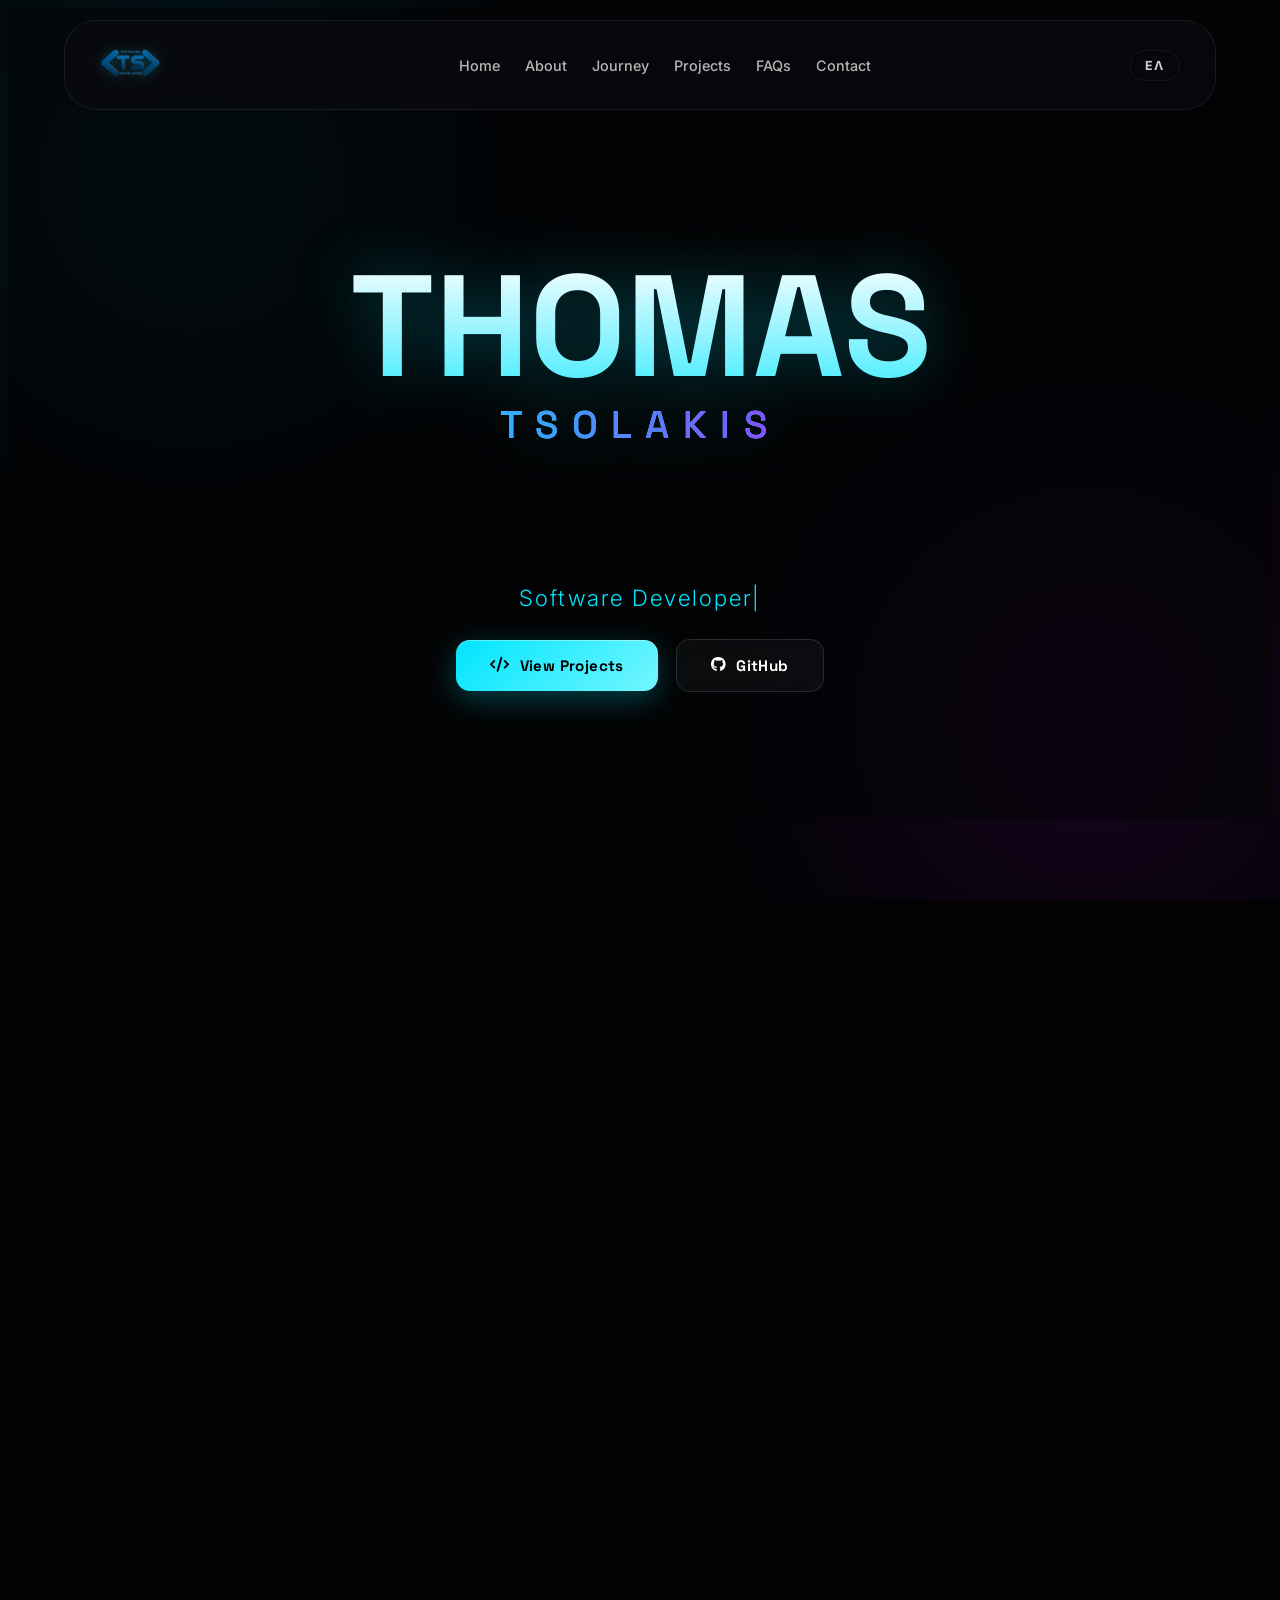
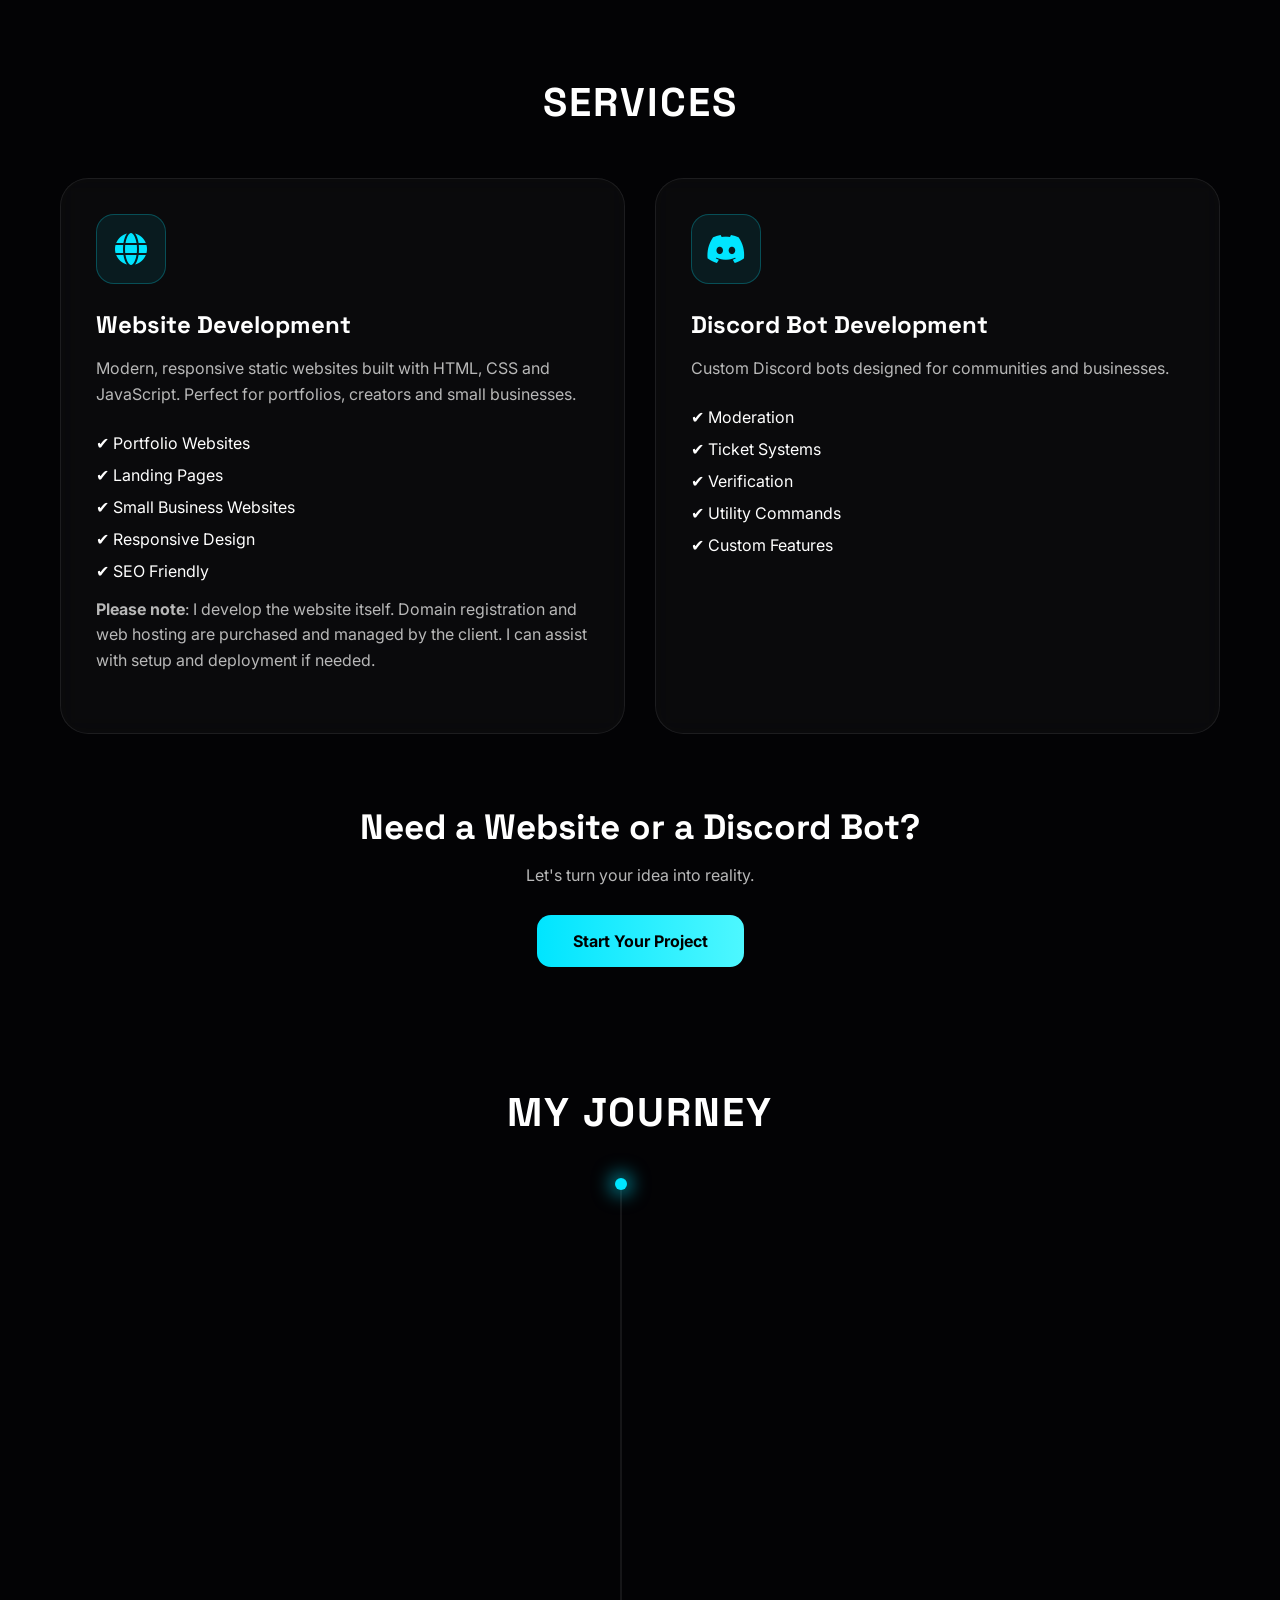
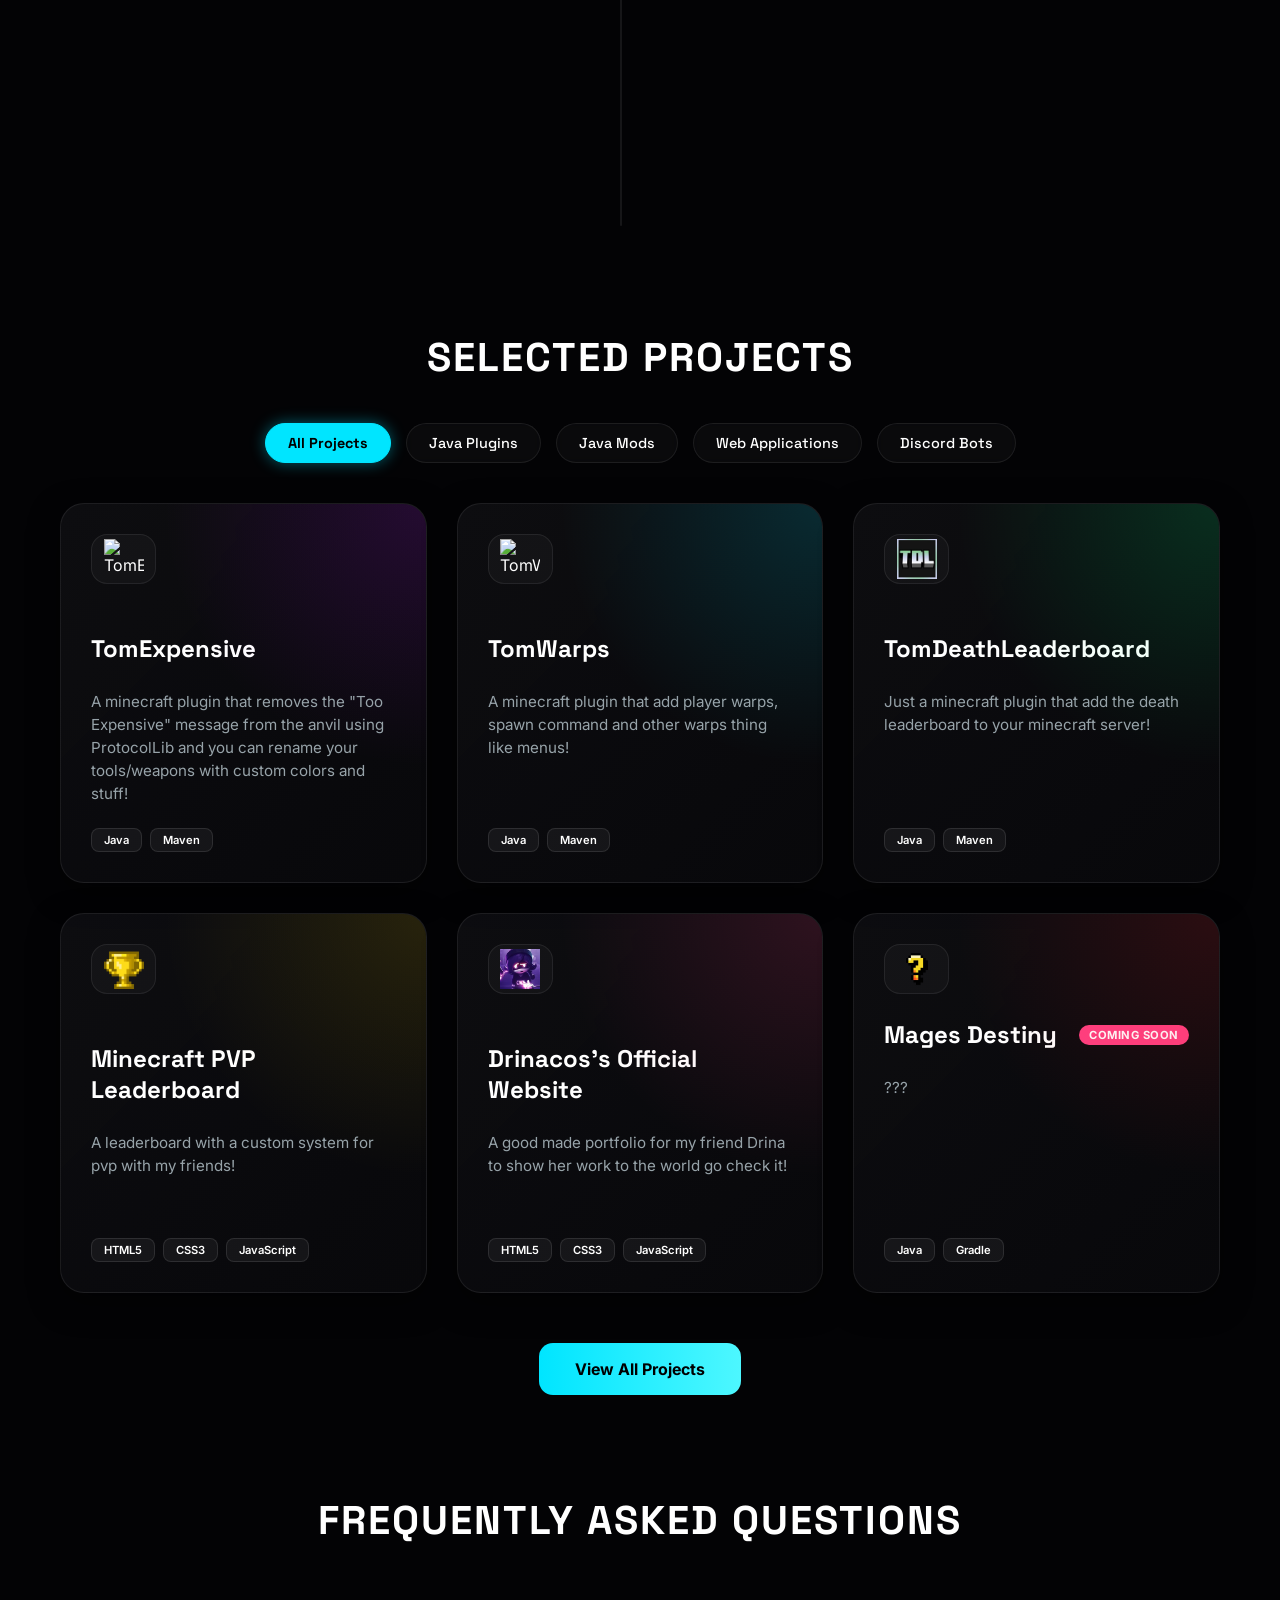
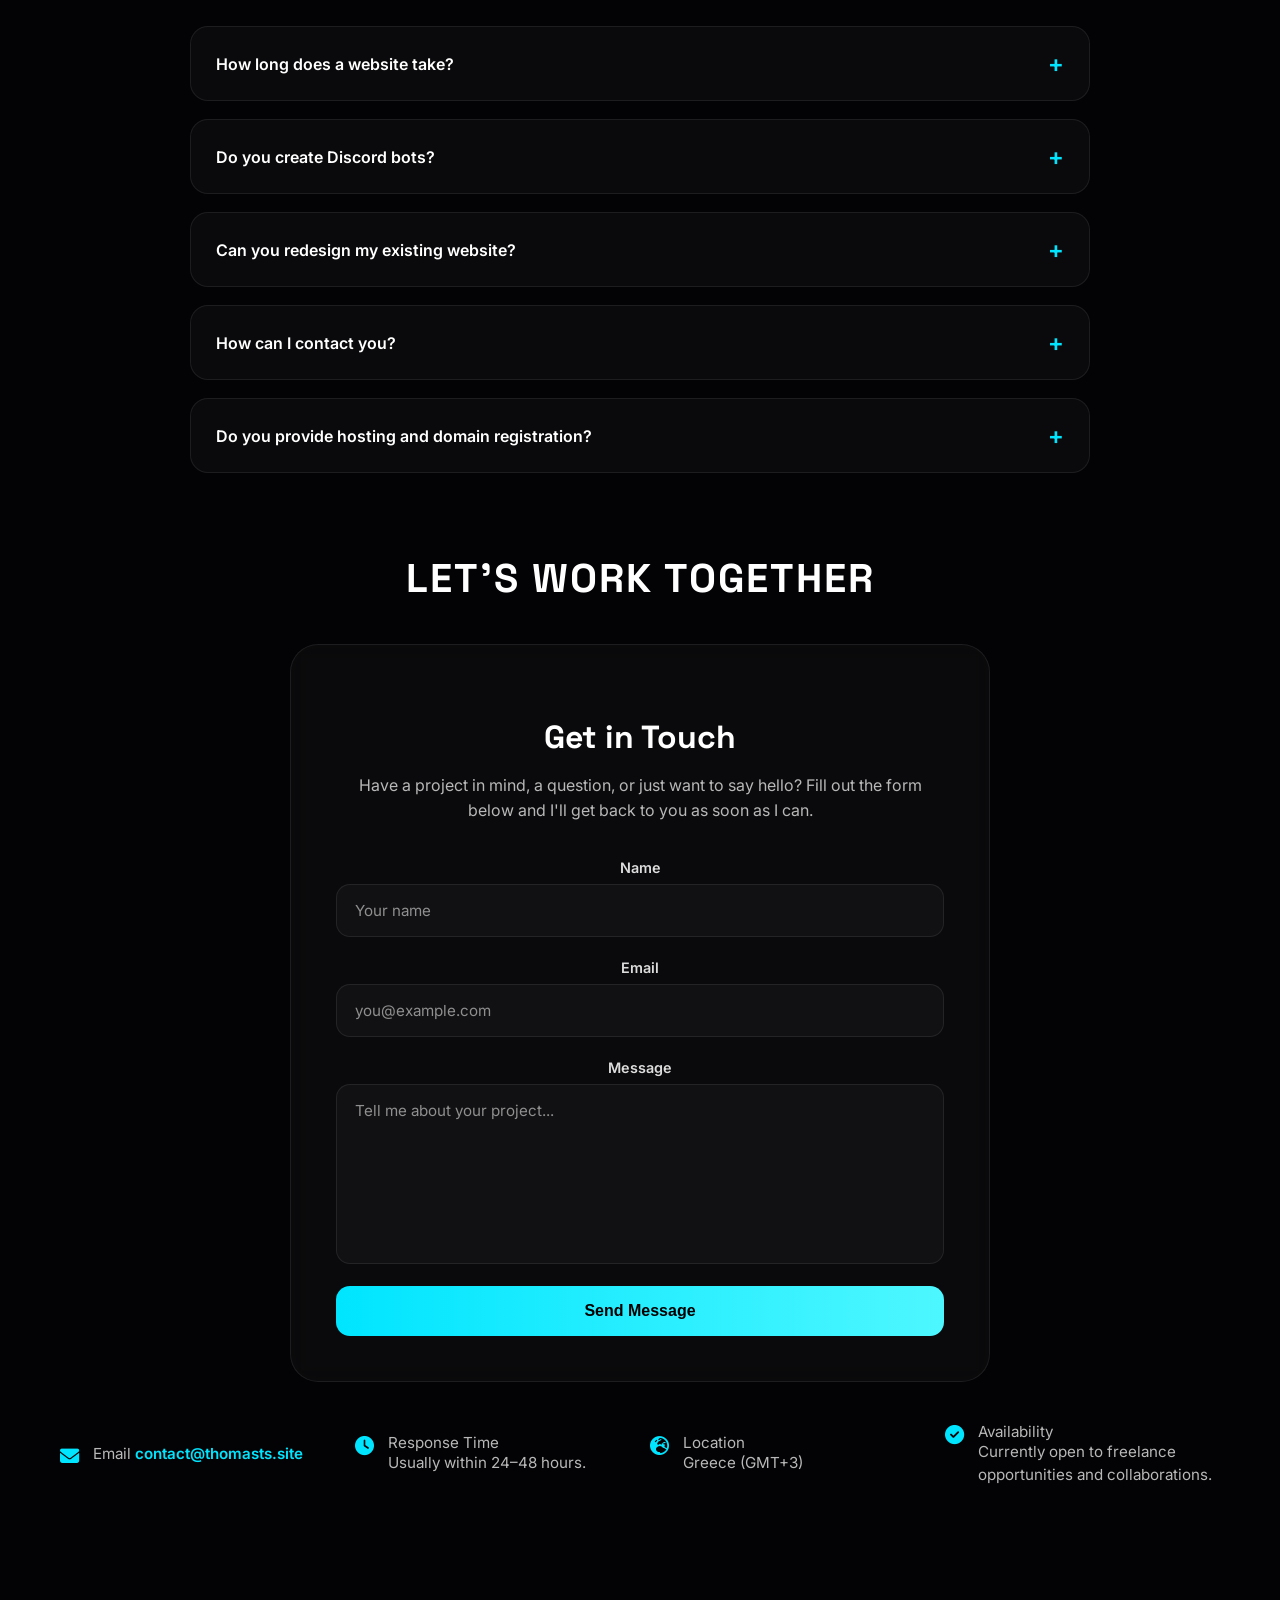
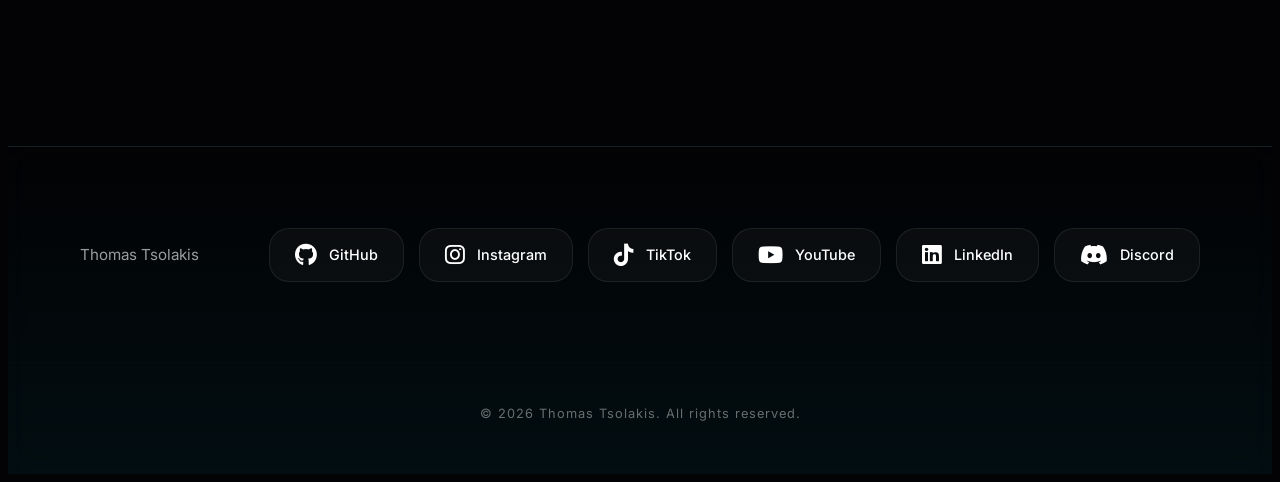
==== commit e22ae304: "feat: replace resume download link with GitHub link in index.html" ====
--- a/index.html
+++ b/index.html
@@ -172,9 +172,9 @@
                 View Projects
             </a>
 
-            <a onclick="showToast('error', 'Sorry', 'My english resume is not available right now!')" class="hero-btn secondary">
-                <i class="fa-solid fa-file-arrow-down"></i>
-                Download Resume
+            <a href="https://github.com/Thomakosxd" target="_blank" class="hero-btn secondary">
+                <i class="fab fa-github "></i>
+                GitHub
             </a>
 
         </div>
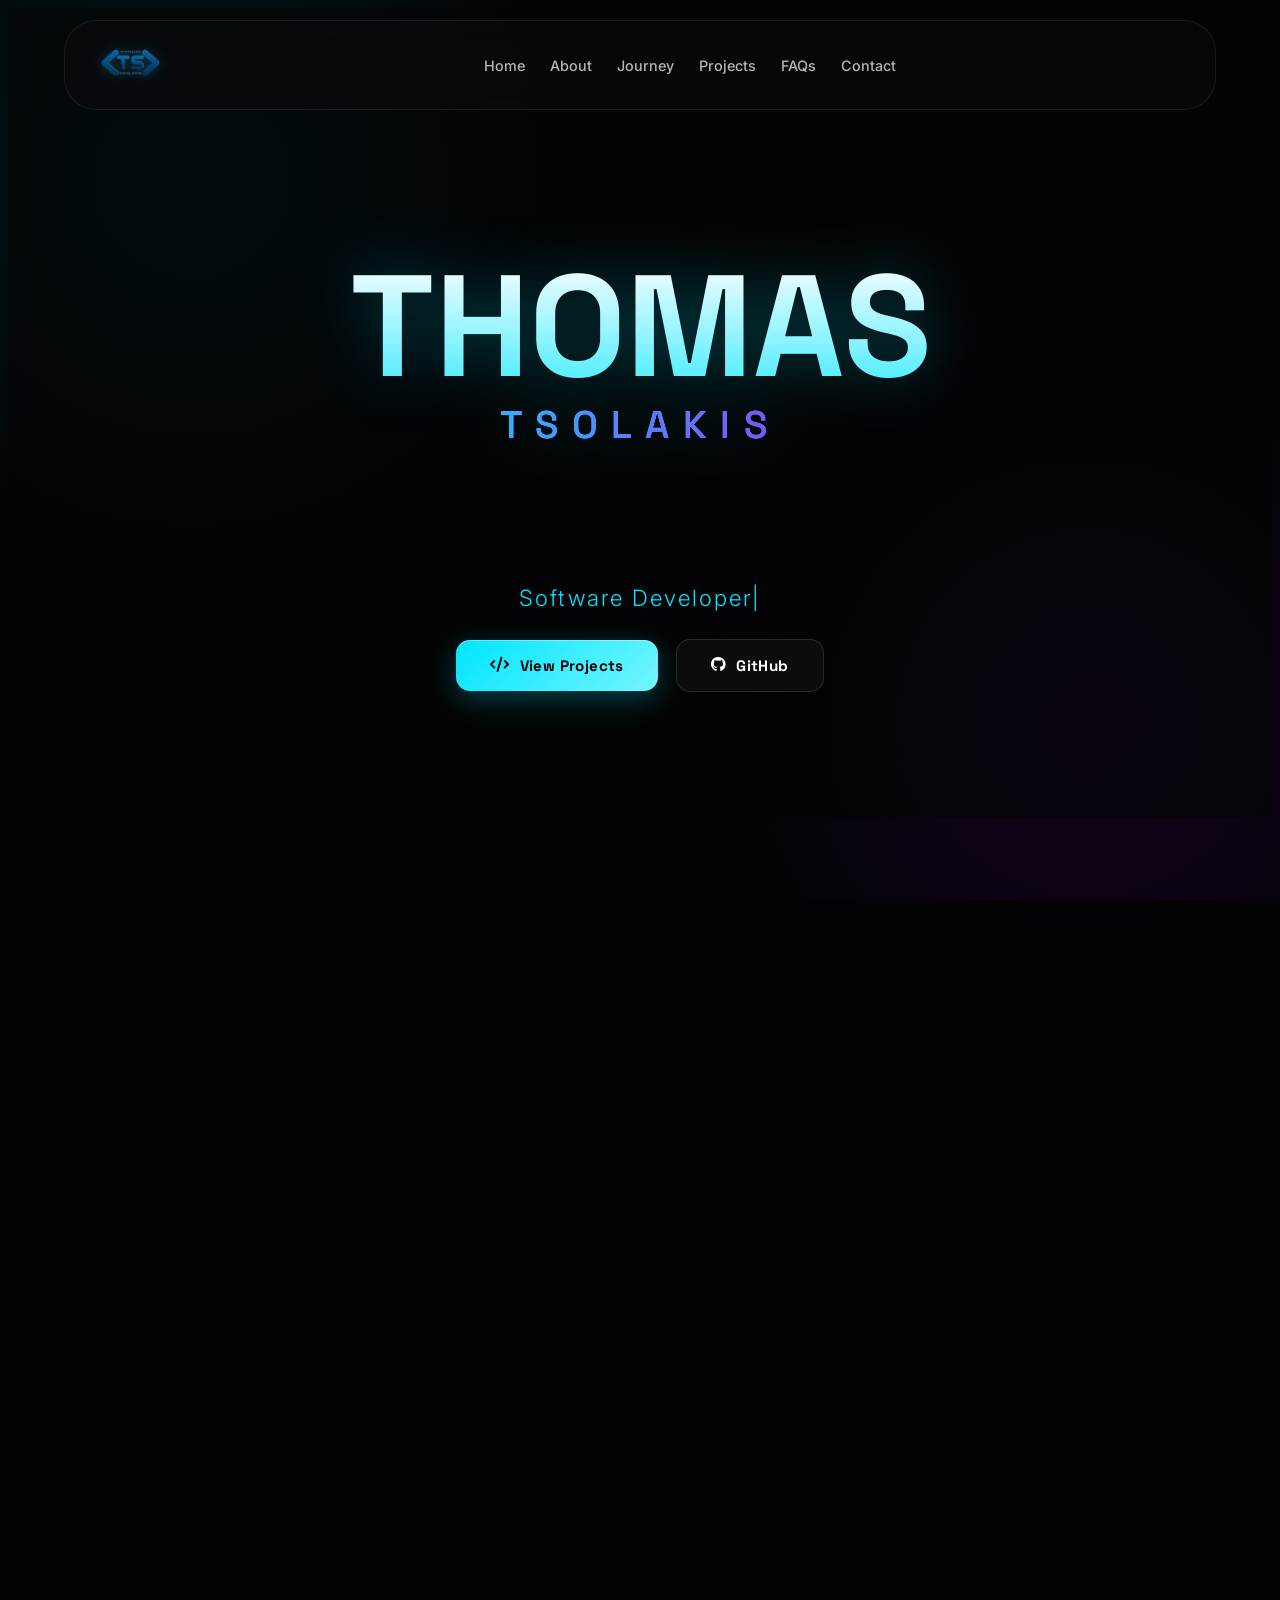
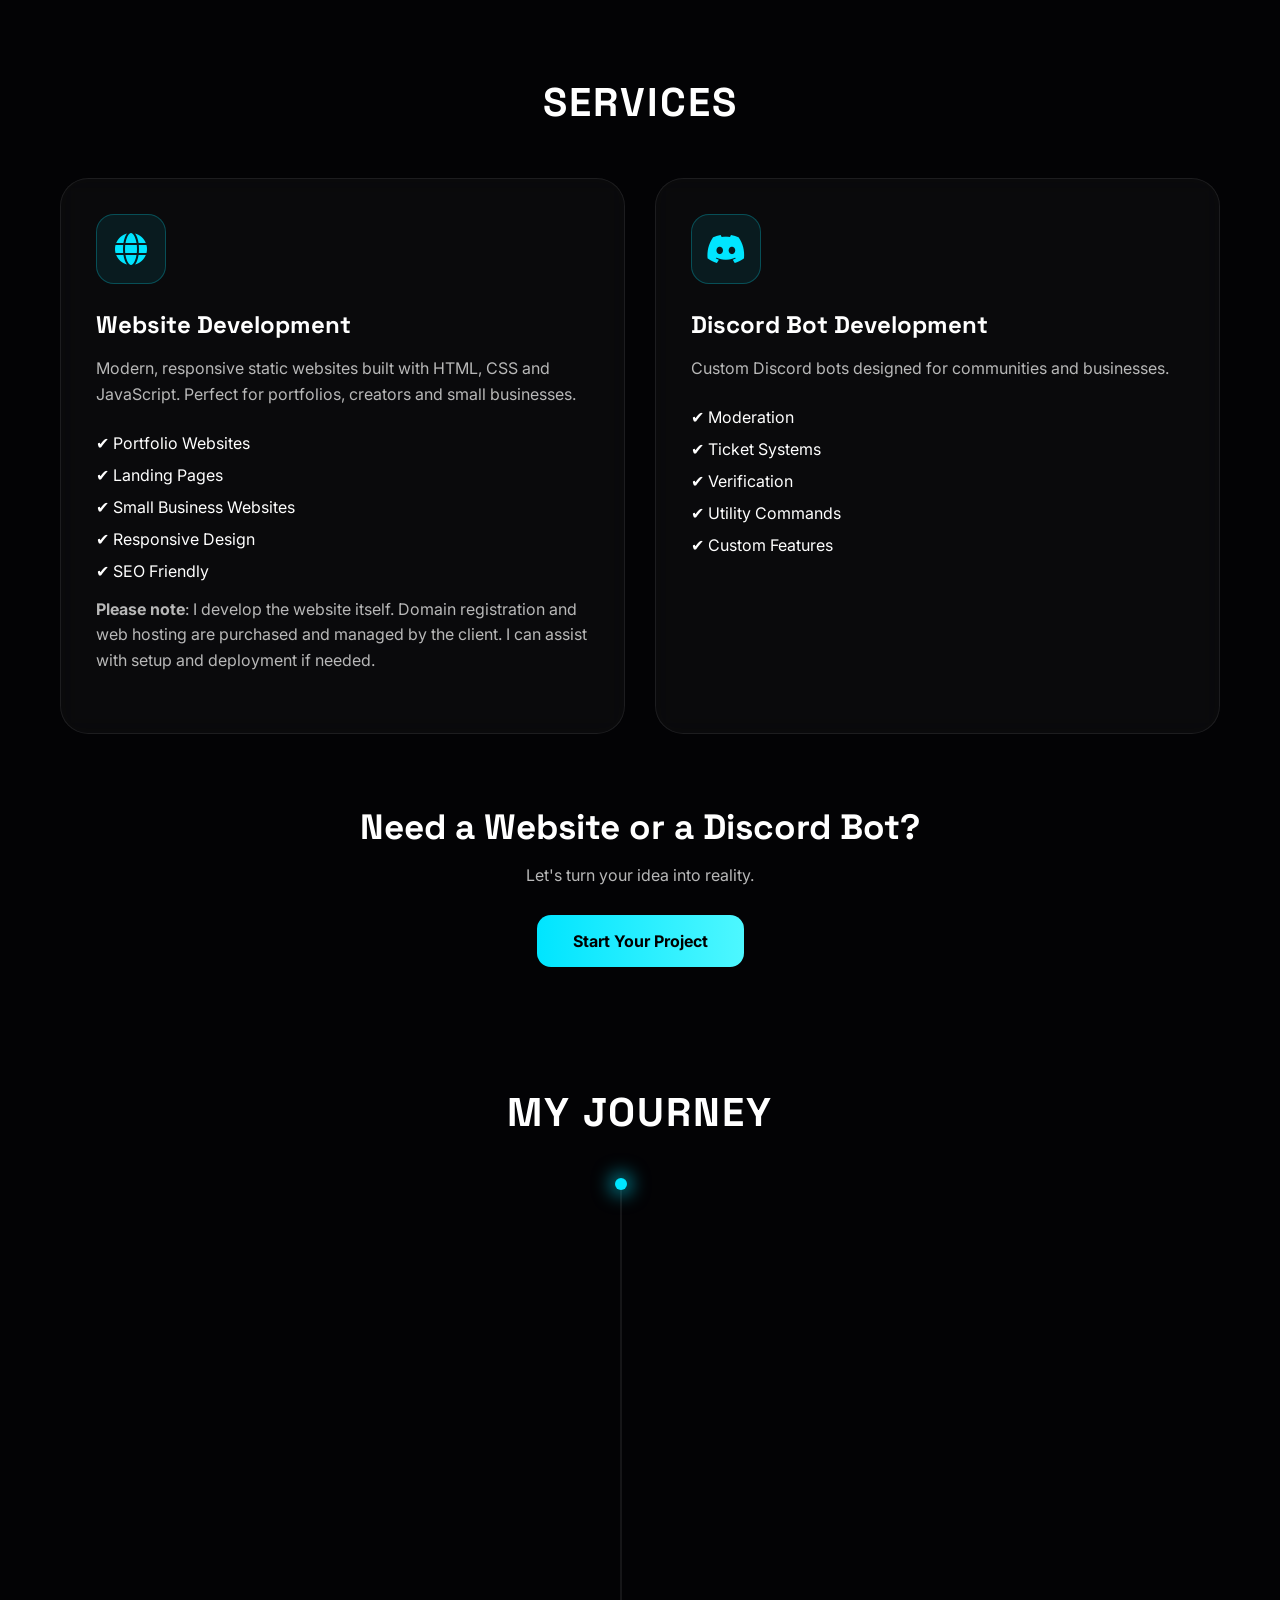
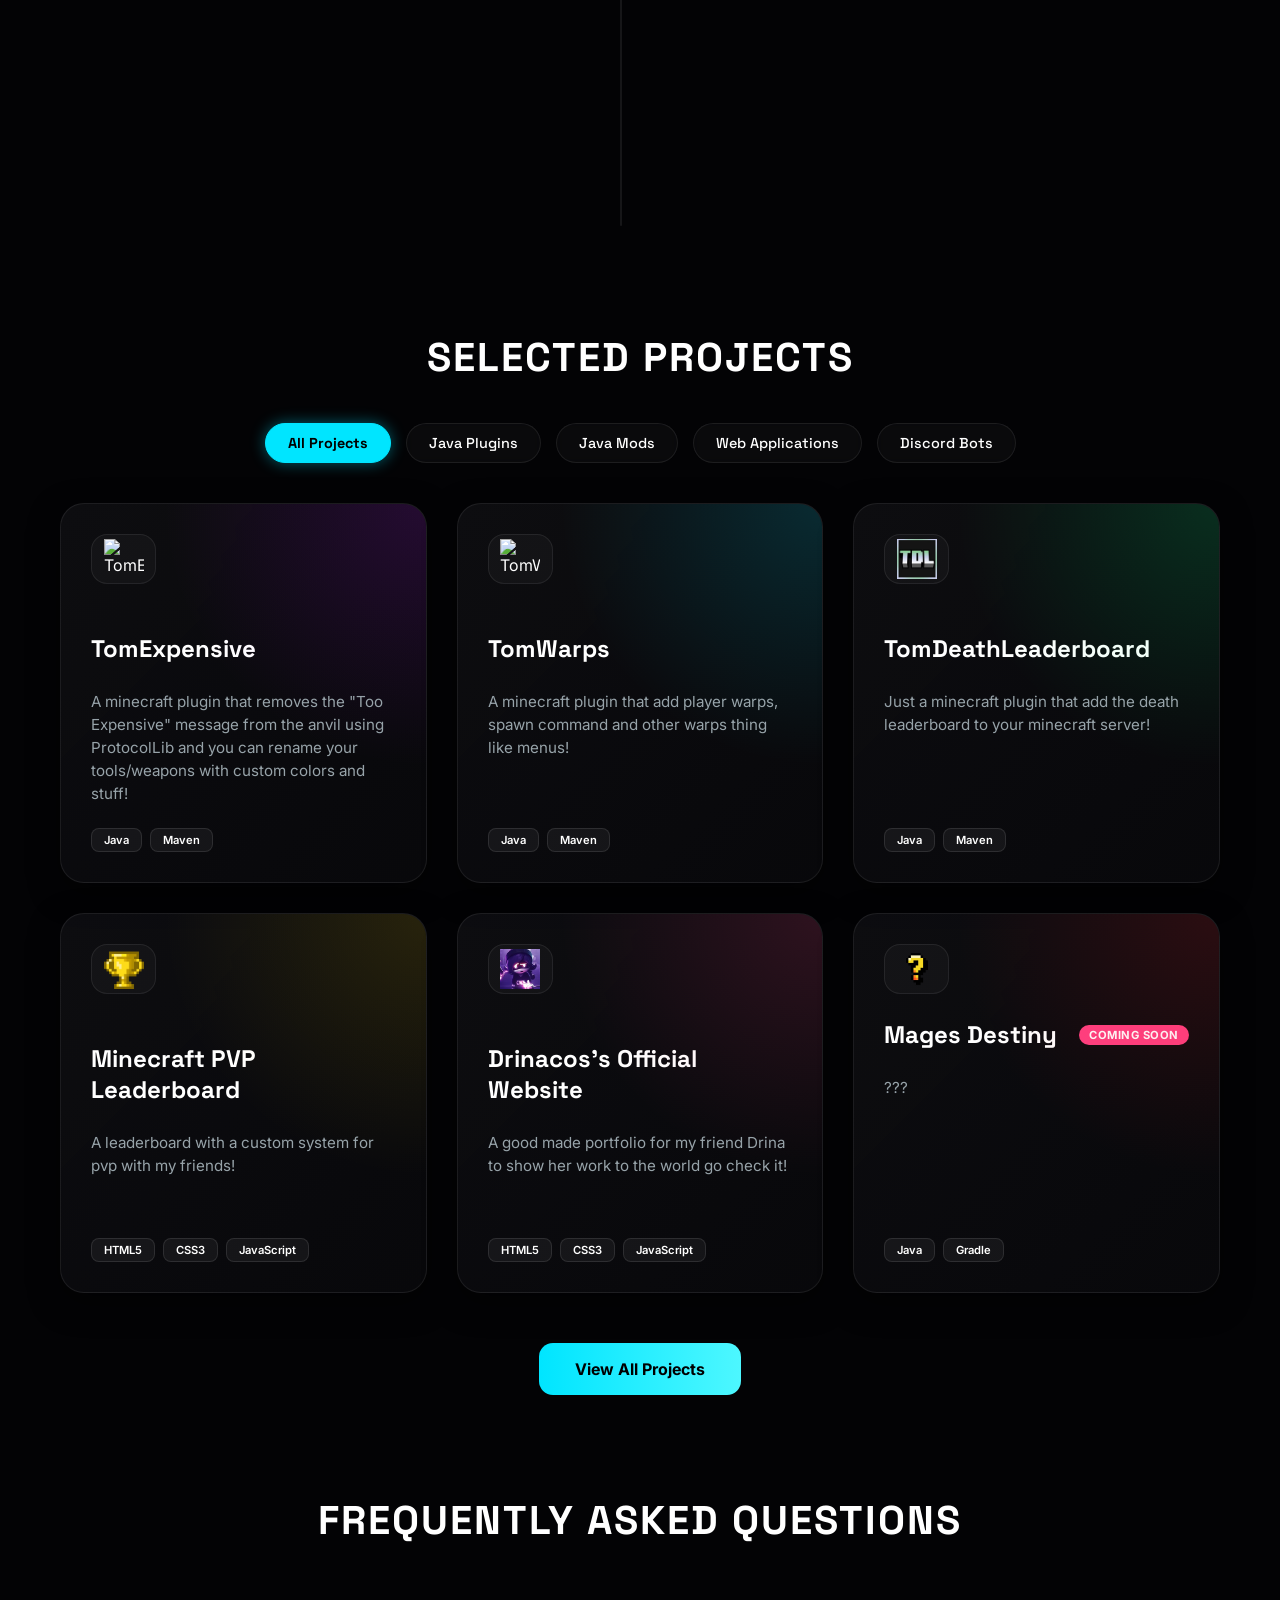
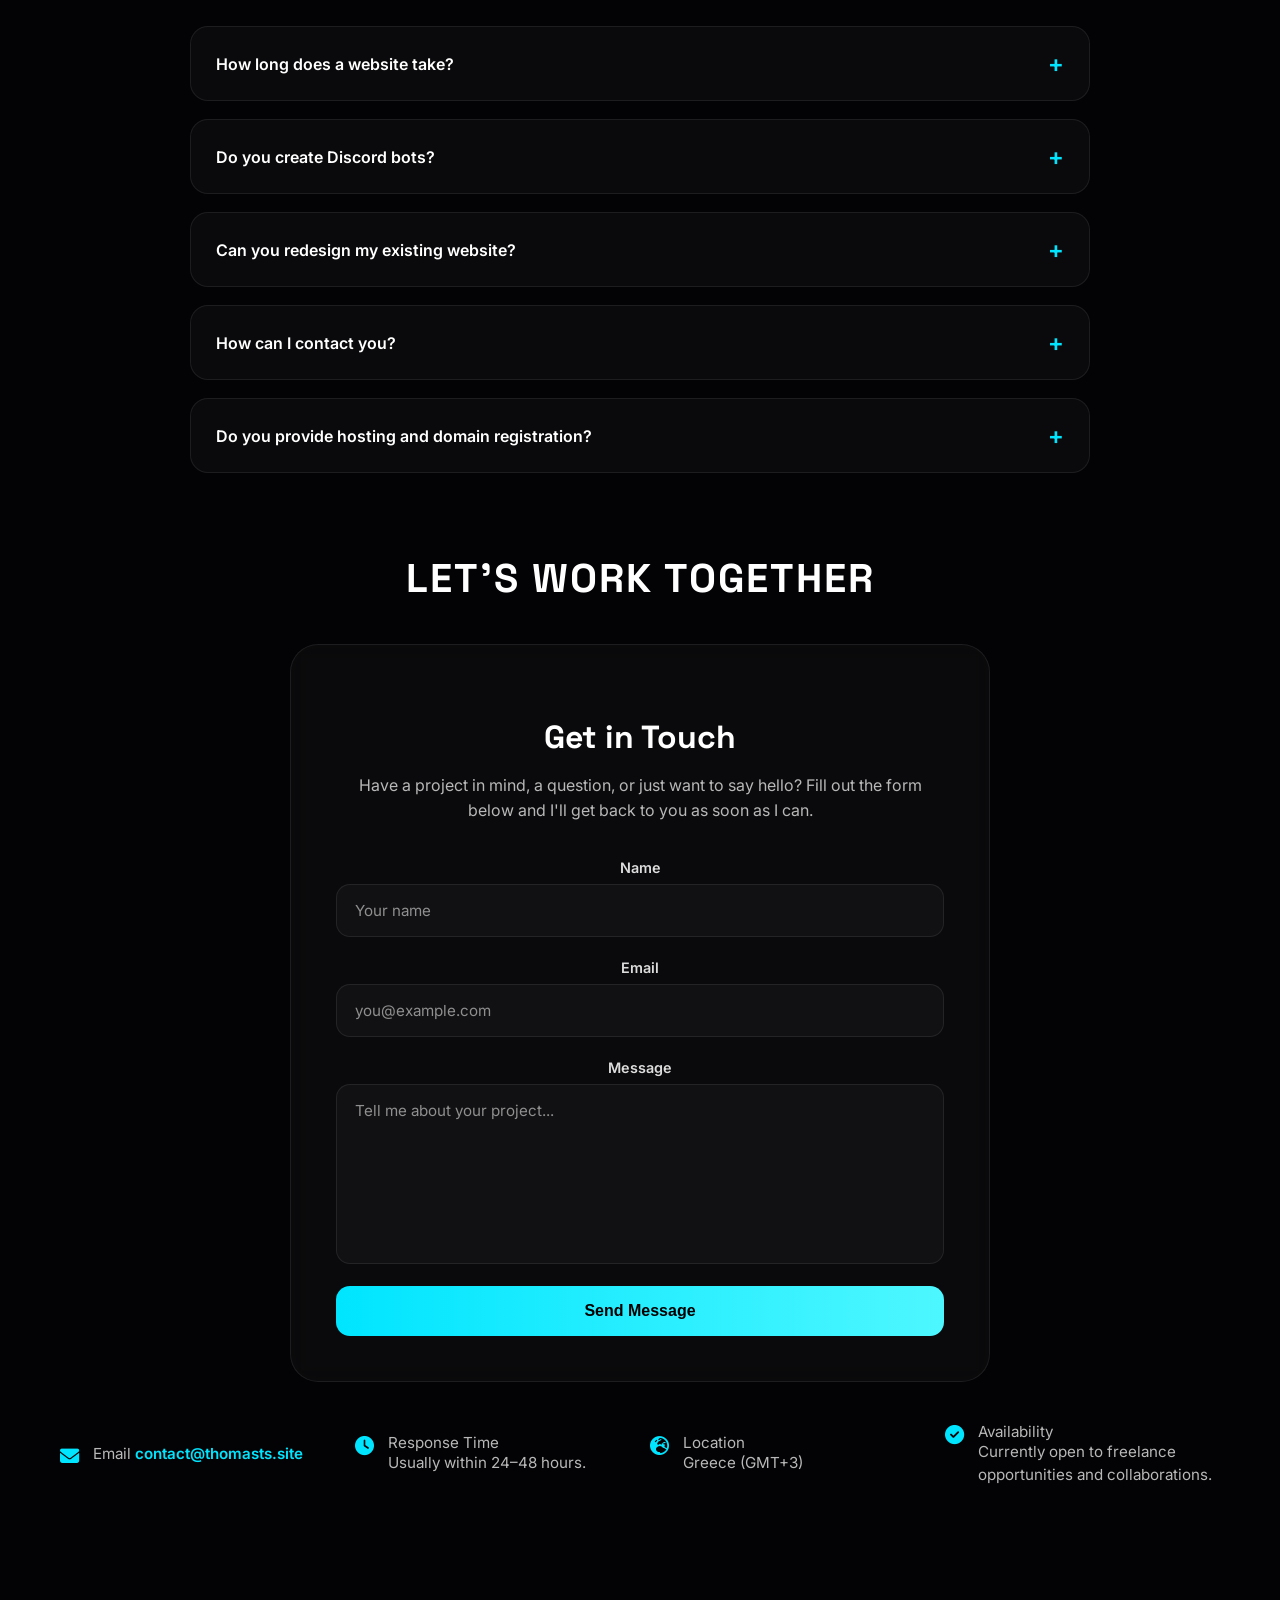
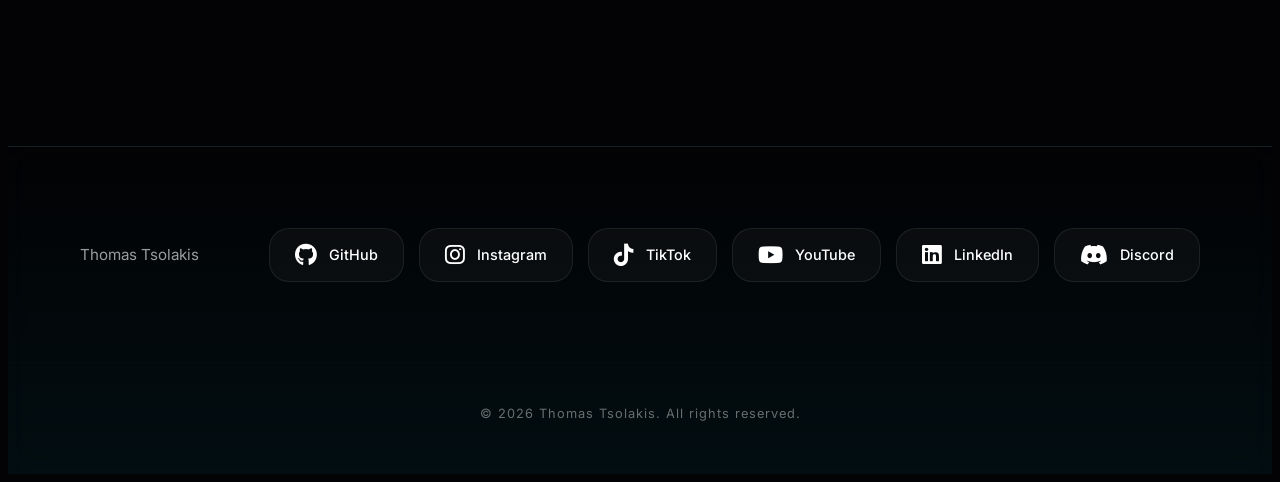
==== commit 421071e4: "Remove projects page and update navigation and styles" ====
--- a/index.html
+++ b/index.html
@@ -153,7 +153,6 @@
             <li><a href="#contact-me">Contact</a></li>
         </ul>
         <div class="nav-actions">
-            <a href="/el/" class="lang-switch" hreflang="el" aria-label="Δες τη σελίδα στα Ελληνικά">ΕΛ</a>
             <button class="nav-toggle" id="nav-toggle" aria-label="Toggle menu" aria-expanded="false" aria-controls="nav-links">
                 <span></span><span></span><span></span>
             </button>
@@ -654,7 +653,7 @@
                         <span>LinkedIn</span>
                     </a>
 
-                    <a href="https://discord.gg/VTXR4yNUbd" target="_blank" rel="noopener noreferrer" class="social-tile discord-tile">
+                    <a href="https://discord.gg/39GunFy577" target="_blank" rel="noopener noreferrer" class="social-tile discord-tile">
                         <i class="fab fa-discord"></i>
                         <span>Discord</span>
                     </a>
--- a/styles.css
+++ b/styles.css
@@ -187,6 +187,7 @@
 }
 
 nav ul {
+  margin: 0 auto;
   display: flex;
   list-style: none;
   gap: 25px;
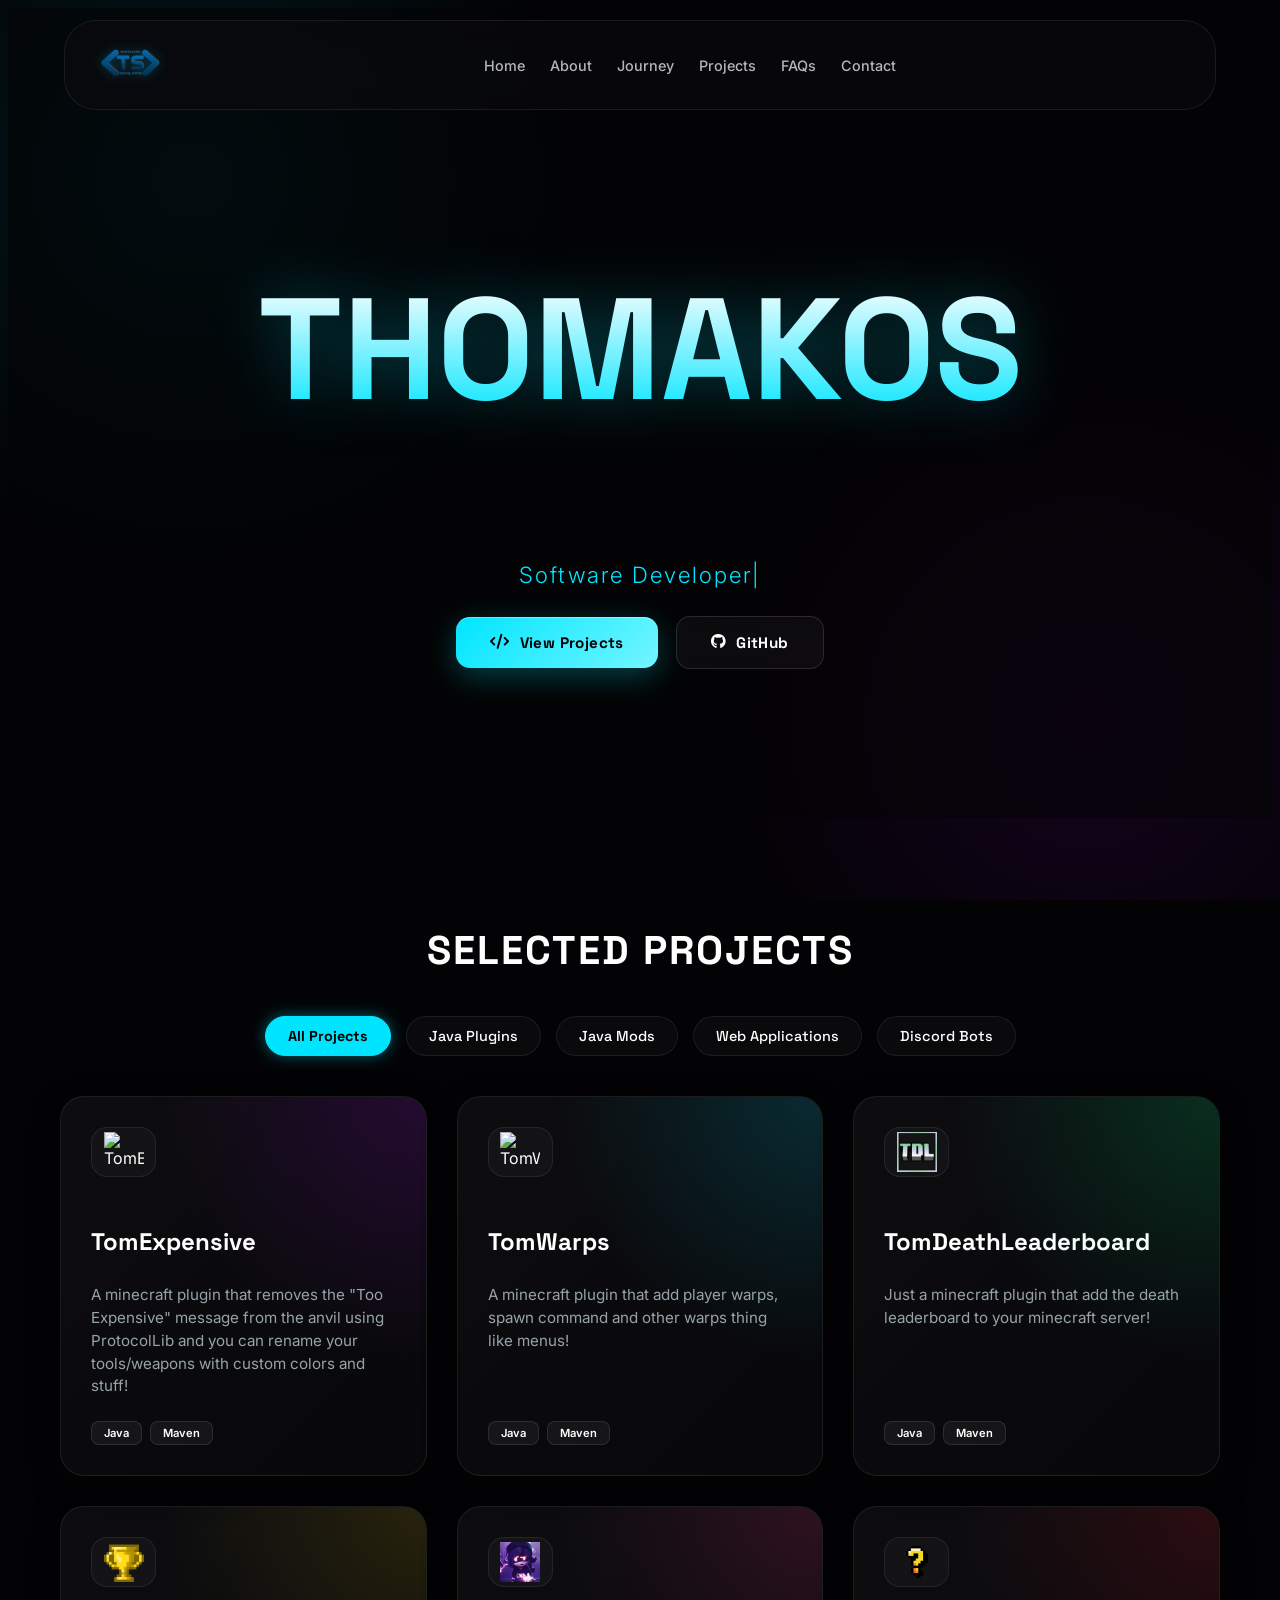
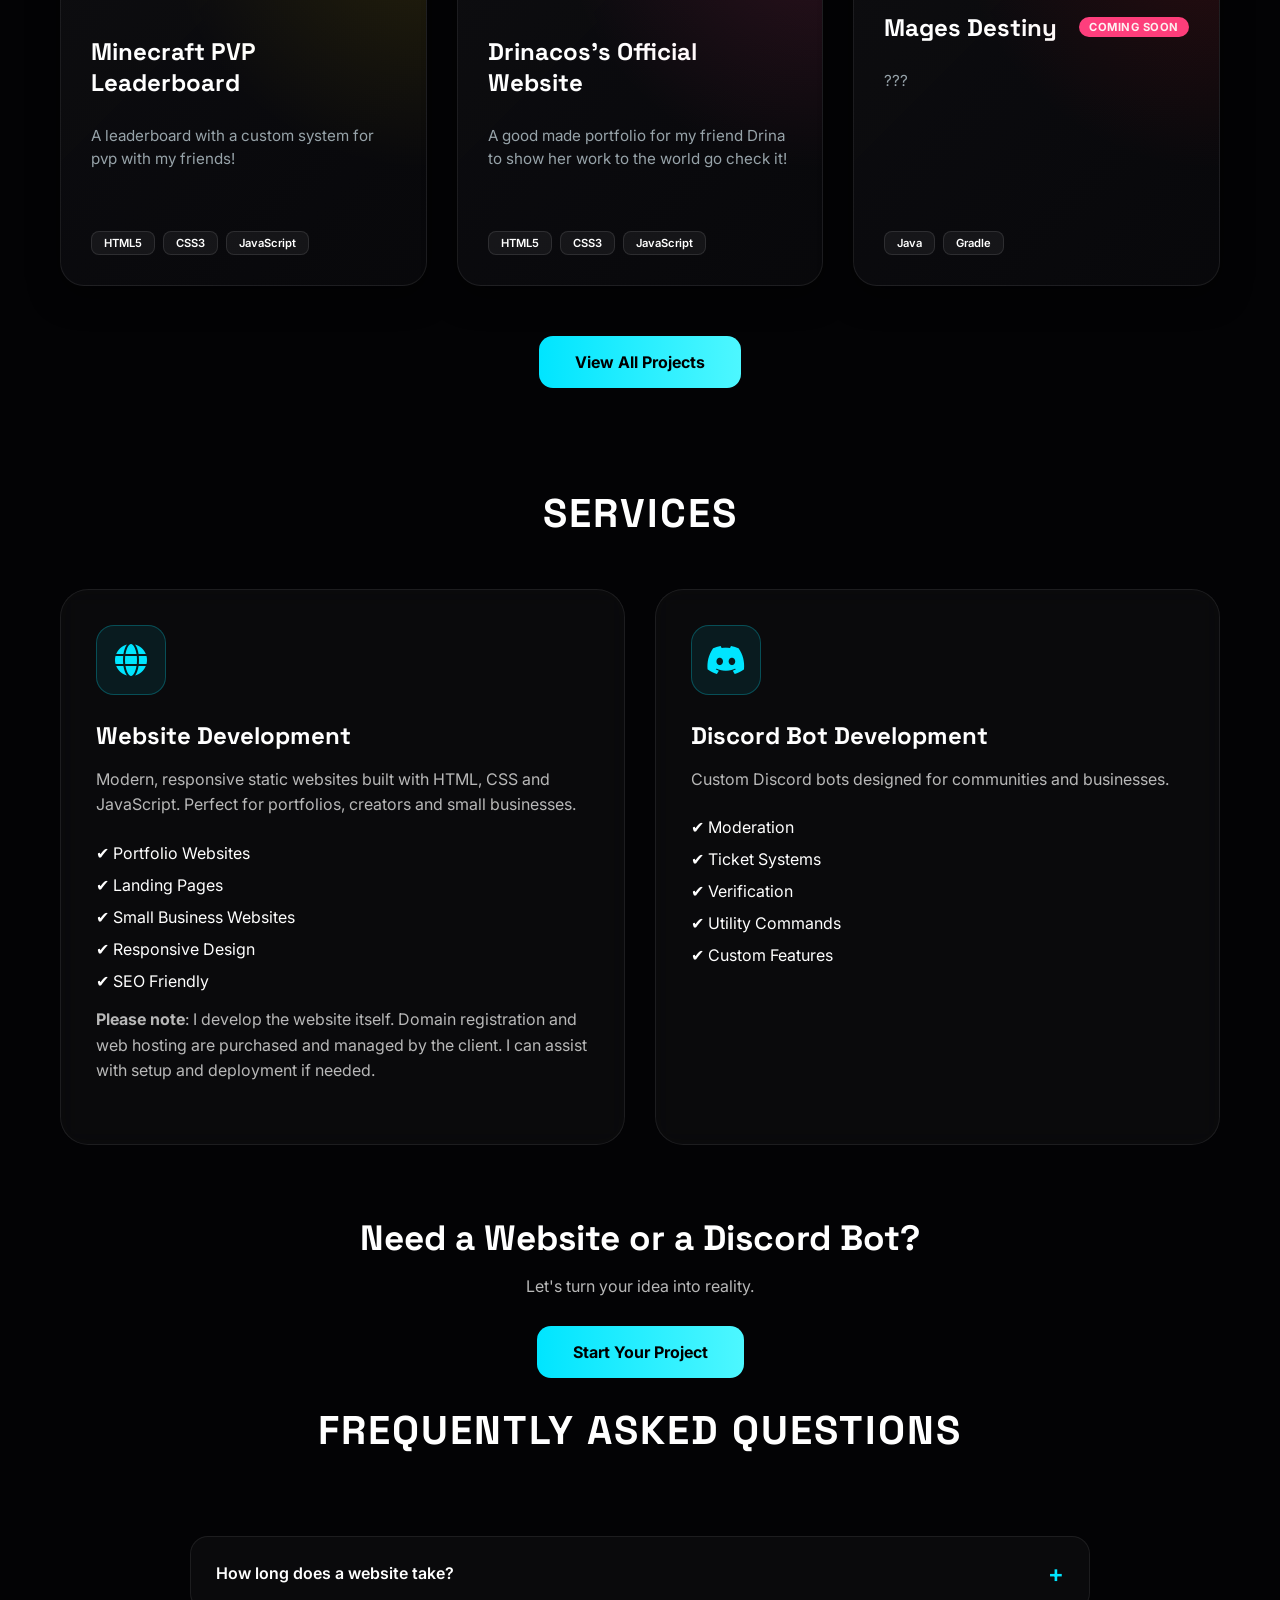
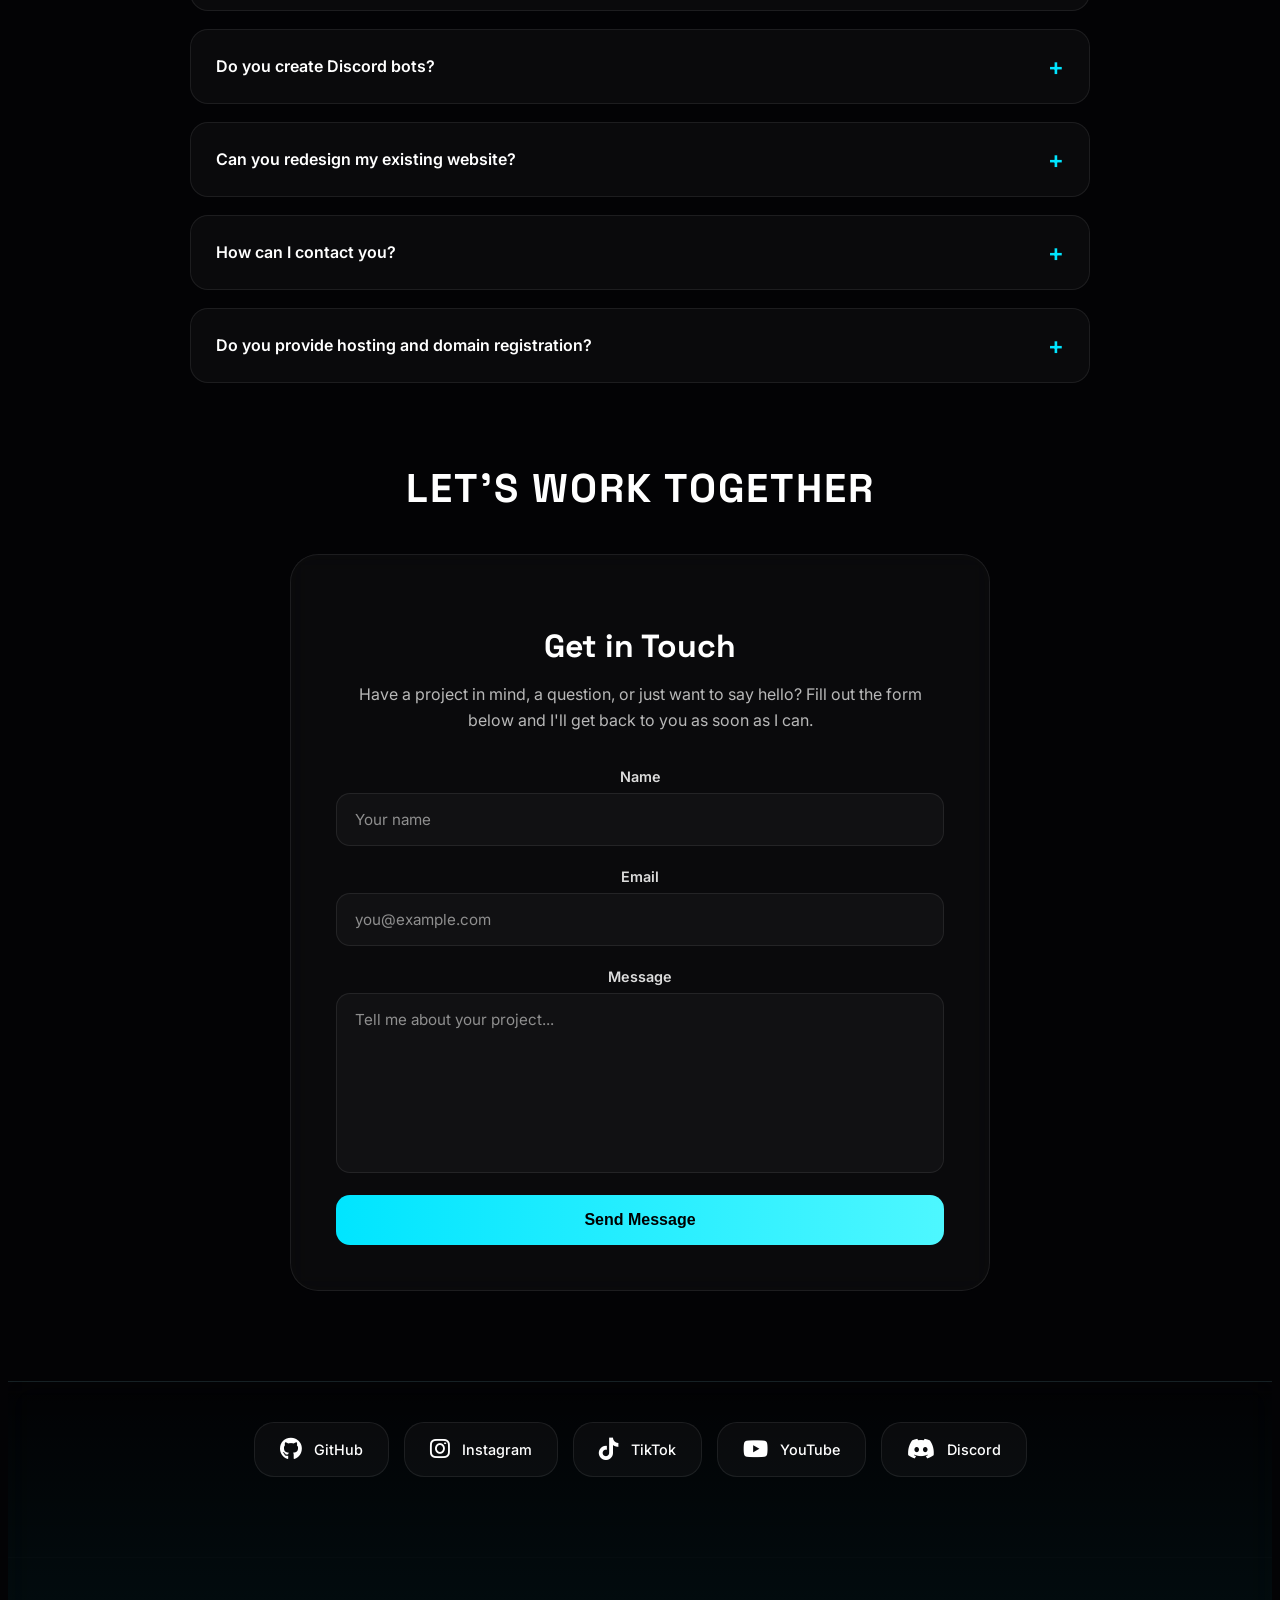
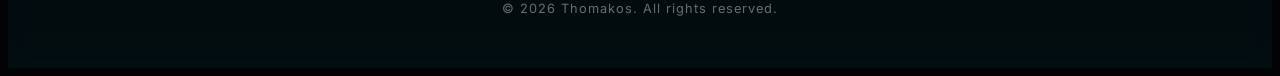
==== commit 97209a86: "feat: update website metadata and remove unused social page" ====
--- a/index.html
+++ b/index.html
@@ -2,73 +2,65 @@
 <html lang="en">
 <head>
 
-    <!-- Basic -->
     <meta charset="UTF-8">
     <meta name="viewport" content="width=device-width, initial-scale=1.0">
 
-    <title>Thomas Tsolakis | Software Developer</title>
-
-    <meta name="description" content="Thomas Tsolakis is an IT student and software developer passionate about building modern websites, backend systems, and programming projects.">
-    <meta name="author" content="Thomas Tsolakis">
-    <meta name="creator" content="Thomas Tsolakis">
-    <meta name="copyright" content="Thomas Tsolakis">
+    <title>Thomakos | Software Developer</title>
+
+    <meta name="description" content="Thomakos is an IT student and software developer passionate about building modern websites, backend systems, and programming projects.">
+    <meta name="author" content="Thomakos">
+    <meta name="creator" content="Thomakos">
+    <meta name="copyright" content="Thomakos">
     <meta name="robots" content="index, follow">
     <meta name="referrer" content="strict-origin-when-cross-origin">
     <meta name="theme-color" content="#030305">
     <meta name="color-scheme" content="dark">
 
-    <!-- Canonical -->
     <link rel="canonical" href="https://thomasts.site/">
 
     <link rel="alternate" hreflang="en" href="https://thomasts.site/">
     <link rel="alternate" hreflang="el" href="https://thomasts.site/el/">
     <link rel="alternate" hreflang="x-default" href="https://thomasts.site/">
 
-    <!-- Favicons -->
     <link rel="apple-touch-icon" sizes="180x180" href="img/apple-touch-icon.png">
     <link rel="icon" type="image/png" sizes="32x32" href="img/favicon-32x32.png">
     <link rel="icon" type="image/png" sizes="16x16" href="img/favicon-16x16.png">
     <link rel="shortcut icon" href="img/favicon.ico">
     <link rel="manifest" href="site.webmanifest">
 
-    <!-- Mobile -->
     <meta name="mobile-web-app-capable" content="yes">
     <meta name="apple-mobile-web-app-capable" content="yes">
-    <meta name="apple-mobile-web-app-title" content="Thomas Tsolakis">
+    <meta name="apple-mobile-web-app-title" content="Thomakos">
     <meta name="apple-mobile-web-app-status-bar-style" content="black-translucent">
 
-    <!-- SEO -->
-    <meta name="keywords" content="Thomas Tsolakis, Thomas, Software Developer, Portfolio, Web Developer, Backend Developer, Frontend Developer, Full Stack Developer, HTML, CSS, JavaScript, Python, Programming, IT Student, Content Creator, Thomakosdevs">
-
-    <!-- Open Graph -->
+    <meta name="keywords" content="Thomakos, Thomas, Thomas Tsolakis, Software Developer, Portfolio, Web Developer, Backend Developer, Frontend Developer, Full Stack Developer, HTML, CSS, JavaScript, Python, Programming, IT Student, Content Creator, Thomakosdevs">
+
     <meta property="og:type" content="website">
-    <meta property="og:site_name" content="Thomas Tsolakis">
-    <meta property="og:title" content="Thomas Tsolakis | Software Developer">
+    <meta property="og:site_name" content="Thomakos">
+    <meta property="og:title" content="Thomakos | Software Developer">
     <meta property="og:description" content="Software developer creating websites, backend systems, and programming projects.">
     <meta property="og:url" content="https://thomasts.site/">
     <meta property="og:image" content="https://thomasts.site/img/hero.webp">
     <meta property="og:image:width" content="1200">
     <meta property="og:image:height" content="630">
-    <meta property="og:image:alt" content="Thomas Tsolakis Portfolio">
+    <meta property="og:image:alt" content="Thomakos Portfolio">
     <meta property="og:locale" content="en_US">
     <meta property="og:locale:alternate" content="el_GR">
 
-    <!-- Twitter -->
     <meta name="twitter:card" content="summary_large_image">
-    <meta name="twitter:title" content="Thomas Tsolakis | Software Developer">
+    <meta name="twitter:title" content="Thomakos | Software Developer">
     <meta name="twitter:description" content="Software developer creating websites, backend systems, and programming projects.">
     <meta name="twitter:image" content="https://thomasts.site/img/hero.webp">
-    <meta name="twitter:image:alt" content="Thomas Tsolakis Portfolio">
+    <meta name="twitter:image:alt" content="Thomakos Portfolio">
     <meta name="twitter:url" content="https://thomasts.site/">
     <meta name="twitter:creator" content="@thomakosdevs">
     <meta name="twitter:site" content="@thomakosdevs">
 
-    <!-- Schema - Person -->
     <script type="application/ld+json">
     {
         "@context":"https://schema.org",
         "@type":"Person",
-        "name":"Thomas Tsolakis",
+        "name":"Thomakos",
         "url":"https://thomasts.site/",
         "image":"https://thomasts.site/img/logo.png",
         "jobTitle":"Software Developer",
@@ -93,33 +85,30 @@
     }
     </script>
 
-    <!-- Schema - Website -->
     <script type="application/ld+json">
     {
         "@context":"https://schema.org",
         "@type":"WebSite",
         "url":"https://thomasts.site/",
-        "name":"Thomas Tsolakis",
-        "description":"Personal portfolio of Thomas Tsolakis.",
+        "name":"Thomakos",
+        "description":"Personal portfolio of Thomakos.",
         "publisher":{
             "@type":"Person",
-            "name":"Thomas Tsolakis"
+            "name":"Thomakos"
         }
     }
     </script>
 
-    <!-- Schema - Organization -->
     <script type="application/ld+json">
     {
         "@context":"https://schema.org",
         "@type":"Organization",
-        "name":"Thomas Tsolakis",
+        "name":"Thomakos",
         "url":"https://thomasts.site/",
         "logo":"https://thomasts.site/img/logo.png"
     }
     </script>
 
-    <!-- Performance -->
     <link rel="dns-prefetch" href="//fonts.googleapis.com">
     <link rel="dns-prefetch" href="//fonts.gstatic.com">
     <link rel="dns-prefetch" href="//cdnjs.cloudflare.com">
@@ -128,14 +117,11 @@
     <link rel="preconnect" href="https://fonts.googleapis.com">
     <link rel="preconnect" href="https://fonts.gstatic.com" crossorigin>
 
-    <!-- Fonts -->
     <link href="https://fonts.googleapis.com/css2?family=Inter:wght@300;400;500;600;700&family=Space+Grotesk:wght@500;700&display=swap" rel="stylesheet">
 
-    <!-- Icons -->
     <link rel="stylesheet" href="https://cdn.jsdelivr.net/gh/devicons/devicon@latest/devicon.min.css">
     <link rel="stylesheet" href="https://cdnjs.cloudflare.com/ajax/libs/font-awesome/6.7.2/css/all.min.css">
 
-    <!-- Styles -->
     <link rel="stylesheet" href="styles.css">
 
 </head>
@@ -160,7 +146,7 @@
     </nav>
 
     <section class="hero" id="home">
-        <h1>THOMAS <span class="hero-lastname">TSOLAKIS</span></h1>
+        <h1>THOMAKOS</h1>
         <div class="typing-container">
             <span id="typing-text"></span><span class="cursor">|</span>
         </div>
@@ -180,191 +166,6 @@
     </section>
 
     <main class="container" id="about">
-        <div class="bento-grid">
-            
-            <div class="bento-item item-large">
-                <div class="profile-header">
-                    <img src="img/logo.png" alt="Thomas Tsolakis">
-                    <div>
-                        <h2>Thomas Tsolakis</h2>
-                        <p>Information Technology Student & Developer</p>
-                    </div>
-                </div>
-                <p class="bento-text">
-                   Welcome to my portfolio. I am a high school student specializing in Information Technology and an aspiring software engineer. Dedicated to continuous learning, I focus on building clean, optimized, and functional applications. I am highly motivated to collaborate on innovative projects, expand my technical expertise, and deliver high-quality code.
-                </p>
-            </div>
-
-            <div class="bento-item">
-                <h3>Current Focus 🚀</h3>
-                <p class="status-text">Making weekly content in my Instagram, Youtube and TikTok and working on a minecraft mod and other side projects</p>
-            </div>
-
-            <div class="bento-item">
-                <h3>Technical Goals 🎯</h3>
-                <p class="status-text">Making my own dynamic websites, projects💪</p>
-            </div>
-
-            <div class="bento-item item-wide tech-stack-bento">
-                <h3>My Tech Stack</h3>
-                
-                <div class="tech-categories-grid">
-                    <div class="tech-category-card">
-                        <h4>Languages & Frontend</h4>
-                        <div class="tech-icons-list">
-                            <div class="tech-icon-item"><i class="devicon-javascript-plain colored"></i> <span>JavaScript</span></div>
-                            <div class="tech-icon-item"><i class="devicon-html5-plain colored"></i> <span>HTML5</span></div>
-                            <div class="tech-icon-item"><i class="devicon-css3-plain colored"></i> <span>CSS3</span></div>
-                            <div class="tech-icon-item"><i class="devicon-react-original colored"></i> <span>React</span></div>
-                        </div>
-                    </div>
-
-                    <div class="tech-category-card">
-                        <h4>Backend & Systems</h4>
-                        <div class="tech-icons-list">
-                            <div class="tech-icon-item"><i class="devicon-java-plain colored"></i> <span>Java</span></div>
-                            <div class="tech-icon-item"><i class="devicon-python-plain colored"></i> <span>Python</span></div>
-                            <div class="tech-icon-item"><i class="devicon-maven-plain colored"></i> <span>Maven</span></div>
-                            <div class="tech-icon-item"><i class="devicon-gradle-plain colored"></i> <span>Gradle</span></div>
-                        </div>
-                    </div>
-
-                    <div class="tech-category-card">
-                        <h4>Tools & Workflow</h4>
-                        <div class="tech-icons-list">
-                            <div class="tech-icon-item"><i class="devicon-git-plain colored"></i> <span>Git</span></div>
-                            <div class="tech-icon-item"><i class="fab fa-discord" style="color: #5865F2;"></i> <span>Discord API</span></div>
-                            <div class="tech-icon-item"><i class="fas fa-code" style="color: var(--primary);"></i> <span>VS Code</span></div>
-                        </div>
-                    </div>
-                </div>
-            </div>
-        </div>
-
-        <section class="services-section">
-
-        <h1 class="section-title">Services</h1>
-
-        <div class="services-grid">
-
-            <div class="service-card">
-                <div class="service-icon">
-                    <i class="fas fa-globe"></i>
-                </div>
-
-                <h3>Website Development</h3>
-
-                <p>
-                    Modern, responsive static websites built with HTML, CSS and JavaScript.
-                    Perfect for portfolios, creators and small businesses.
-                </p>
-
-                <ul>
-                    <li>✔ Portfolio Websites</li>
-                    <li>✔ Landing Pages</li>
-                    <li>✔ Small Business Websites</li>
-                    <li>✔ Responsive Design</li>
-                    <li>✔ SEO Friendly</li>
-                </ul>
-
-                <p>
-                    <b>Please note</b>: I develop the website itself. Domain registration and web hosting are purchased and managed by the client. I can assist with setup and deployment if needed.
-                </p>
-            </div>
-
-            <div class="service-card">
-                <div class="service-icon">
-                    <i class="fab fa-discord"></i>
-                </div>
-
-                <h3>Discord Bot Development</h3>
-
-                <p>
-                    Custom Discord bots designed for communities and businesses.
-                </p>
-
-                <ul>
-                    <li>✔ Moderation</li>
-                    <li>✔ Ticket Systems</li>
-                    <li>✔ Verification</li>
-                    <li>✔ Utility Commands</li>
-                    <li>✔ Custom Features</li>
-                </ul>
-            </div>
-
-        </div>
-
-        <div class="services-footer">
-            <h2>Need a Website or a Discord Bot?</h2>
-            <p>
-                Let's turn your idea into reality.
-            </p>
-
-            <a href="#contact-me" class="hire-btn">
-                Start Your Project
-            </a>
-        </div>
-
-    </section>
-
-        <h1 class="section-title" id="journey">My Journey</h1>
-
-        <div class="timeline">
-            <div class="timeline-line">
-                <div class="timeline-progress"></div>
-                <div class="timeline-cursor"></div>
-            </div>
-
-            <div class="timeline-year">
-                <div class="timeline-node"></div>
-                <div class="timeline-heading">
-                    <h3>Python & Machine Learning</h3>
-                    <span class="timeline-subtitle">Hellenic-American Union × Latsis Foundation</span>
-                </div>
-                <div class="timeline-year-big">2025</div>
-                <p class="timeline-desc">Completed a Python and Machine Learning course for teenagers (Feb – Nov 2025), covering programming fundamentals and building simple ML models.</p>
-            </div>
-
-            <div class="timeline-year">
-                <div class="timeline-node"></div>
-                <div class="timeline-heading">
-                    <h3>Maker Lab</h3>
-                    <span class="timeline-subtitle">Robotics Team</span>
-                </div>
-                <div class="timeline-year-big">2023-24</div>
-                <p class="timeline-desc">Team member for PlaisioBots The Race 2.0 (2023) and 3.0 (2024), and for Robotex Hellas in Patras (2024).</p>
-            </div>
-
-            <div class="timeline-year">
-                <div class="timeline-node"></div>
-                <div class="timeline-heading">
-                    <h3>Hellenic National Robotics Team</h3>
-                    <span class="timeline-subtitle">International Competition</span>
-                </div>
-                <div class="timeline-year-big">2023</div>
-                <p class="timeline-desc">Team member for Robotex 2023, held in Estonia.</p>
-            </div>
-
-            <div class="timeline-year">
-                <div class="timeline-node"></div>
-                <div class="timeline-heading">
-                    <h3>Hellenic Mathematical Society</h3>
-                    <span class="timeline-subtitle">Competition</span>
-                </div>
-                <div class="timeline-year-big">2021</div>
-                <p class="timeline-desc">Commendation in the Panhellenic "Game & Mathematics" Competition, June 2021.</p>
-            </div>
-
-            <div class="timeline-year">
-                <div class="timeline-node"></div>
-                <div class="timeline-heading">
-                    <h3>Robotics Lessons</h3>
-                    <span class="timeline-subtitle">Beginner Lessons</span>
-                </div>
-                <div class="timeline-year-big">2018–20</div>
-                <p class="timeline-desc">Took my first robotics lessons, building and programming simple robots.</p>
-            </div>
-        </div>
 
         <h1 class="section-title" id="projects">Selected Projects</h1>
         
@@ -449,9 +250,72 @@
 
         
     </div>
+    
 
         <div class="view-all-projects-wrapper">
             <a href="/projects" class="hire-btn">View All Projects</a>
+        </div>
+
+        <h1 class="section-title">Services</h1>
+
+        <div class="services-grid">
+
+            <div class="service-card">
+                <div class="service-icon">
+                    <i class="fas fa-globe"></i>
+                </div>
+
+                <h3>Website Development</h3>
+
+                <p>
+                    Modern, responsive static websites built with HTML, CSS and JavaScript.
+                    Perfect for portfolios, creators and small businesses.
+                </p>
+
+                <ul>
+                    <li>✔ Portfolio Websites</li>
+                    <li>✔ Landing Pages</li>
+                    <li>✔ Small Business Websites</li>
+                    <li>✔ Responsive Design</li>
+                    <li>✔ SEO Friendly</li>
+                </ul>
+
+                <p>
+                    <b>Please note</b>: I develop the website itself. Domain registration and web hosting are purchased and managed by the client. I can assist with setup and deployment if needed.
+                </p>
+            </div>
+
+            <div class="service-card">
+                <div class="service-icon">
+                    <i class="fab fa-discord"></i>
+                </div>
+
+                <h3>Discord Bot Development</h3>
+
+                <p>
+                    Custom Discord bots designed for communities and businesses.
+                </p>
+
+                <ul>
+                    <li>✔ Moderation</li>
+                    <li>✔ Ticket Systems</li>
+                    <li>✔ Verification</li>
+                    <li>✔ Utility Commands</li>
+                    <li>✔ Custom Features</li>
+                </ul>
+            </div>
+
+        </div>
+
+        <div class="services-footer">
+            <h2>Need a Website or a Discord Bot?</h2>
+            <p>
+                Let's turn your idea into reality.
+            </p>
+
+            <a href="#contact-me" class="hire-btn">
+                Start Your Project
+            </a>
         </div>
 
         <h1 class="section-title" id="faqs">Frequently Asked Questions</h1>
@@ -576,53 +440,11 @@
 
             </form>
         </div>
-
-        <div class="contact-email">
-
-            <div class="contact-info-item">
-                <i class="fa-solid fa-envelope"></i>
-                <div>
-                    <span>Email</span>
-                    <a href="mailto:contact@thomasts.site">contact@thomasts.site</a>
-                </div>
-            </div>
-
-            <div class="contact-info-item">
-                <i class="fa-solid fa-clock"></i>
-                <div>
-                    <span>Response Time</span>
-                    <p>Usually within 24–48 hours.</p>
-                </div>
-            </div>
-
-            <div class="contact-info-item">
-                <i class="fa-solid fa-earth-europe"></i>
-                <div>
-                    <span>Location</span>
-                    <p>Greece (GMT+3)</p>
-                </div>
-            </div>
-
-            <div class="contact-info-item">
-                <i class="fa-solid fa-circle-check"></i>
-                <div>
-                    <span>Availability</span>
-                    <p>Currently open to freelance opportunities and collaborations.</p>
-                </div>
-            </div>
-
-        </div>
     </main>
 
     <footer class="modern-footer">
 
         <div class="footer-container">
-
-            <div class="footer-left">
-                <p class="footer-brand">
-                    Thomas Tsolakis
-                </p>
-            </div>
 
             <div class="footer-right">
 
@@ -648,11 +470,6 @@
                         <span>YouTube</span>
                     </a>
 
-                    <a href="https://www.linkedin.com/in/thomas-tsolakis-8341843b0/" target="_blank" rel="noopener noreferrer" class="social-tile linkedin-tile">
-                        <i class="fab fa-linkedin"></i>
-                        <span>LinkedIn</span>
-                    </a>
-
                     <a href="https://discord.gg/39GunFy577" target="_blank" rel="noopener noreferrer" class="social-tile discord-tile">
                         <i class="fab fa-discord"></i>
                         <span>Discord</span>
@@ -665,7 +482,7 @@
         </div>
 
         <div class="footer-copyright">
-            <p>&copy; 2026 Thomas Tsolakis. All rights reserved.</p>
+            <p>&copy; 2026 Thomakos. All rights reserved.</p>
         </div>
 
     </footer>
--- a/styles.css
+++ b/styles.css
@@ -1321,33 +1321,6 @@
   line-height: 1.6;
 }
 
-.contact-email {
-  display: flex;
-  justify-content: center;
-  align-items: center;
-  gap: 10px;
-  flex-wrap: wrap;
-  margin: 0 0 30px;
-  color: var(--text-muted-2);
-  font-size: 0.95rem;
-}
-
-.contact-email i {
-  color: var(--primary);
-}
-
-.contact-email a {
-  color: var(--primary);
-  text-decoration: none;
-  font-weight: 600;
-  transition: var(--transition-fast);
-}
-
-.contact-email a:hover {
-  text-decoration: underline;
-  color: #fff;
-}
-
 .input-group {
   display: flex;
   flex-direction: column;
@@ -1428,44 +1401,14 @@
     margin-top:40px;
 }
 
-.contact-info-item{
-    display:flex;
-    gap:14px;
-    align-items:flex-start;
-}
-
-.contact-info-item i{
-    color:var(--primary);
-    font-size:1.2rem;
-    margin-top:4px;
-}
-
-.contact-info-item h4{
-    margin:0 0 6px;
-    font-size:1rem;
-    color:var(--white);
-}
-
-.contact-info-item p,
-.contact-info-item a{
-    margin:0;
-    color:var(--text-secondary);
-    line-height:1.5;
-}
-
-.contact-info-item a{
-    color:var(--primary);
-    text-decoration:none;
-}
-
 /* ==========================================================
    FOOTER
    ========================================================== */
 
 .modern-footer {
   position: relative;
-  margin-top: 150px;
-  padding: 80px 0 40px;
+  margin-top: 10px;
+  padding: 40px 0 40px;
   background: linear-gradient(to top, rgba(0, 229, 255, 0.05), transparent);
   border-top: 1px solid var(--glass-border);
   -webkit-backdrop-filter: blur(var(--blur-lg));
@@ -1477,28 +1420,11 @@
   margin: 0 auto;
   padding: 0 40px;
   display: flex;
-  justify-content: space-between;
+  justify-content: center;
   align-items: center;
   gap: 50px;
 }
 
-.footer-left {
-  max-width: 350px;
-}
-
-.footer-logo {
-  height: 50px;
-  margin-bottom: 20px;
-  filter: drop-shadow(0 0 10px var(--primary));
-  transition: var(--transition-fast);
-}
-
-.footer-left p {
-  font-size: 0.95rem;
-  color: var(--text);
-  opacity: 0.6;
-  line-height: 1.6;
-}
 
 .footer-right {
   display: flex;
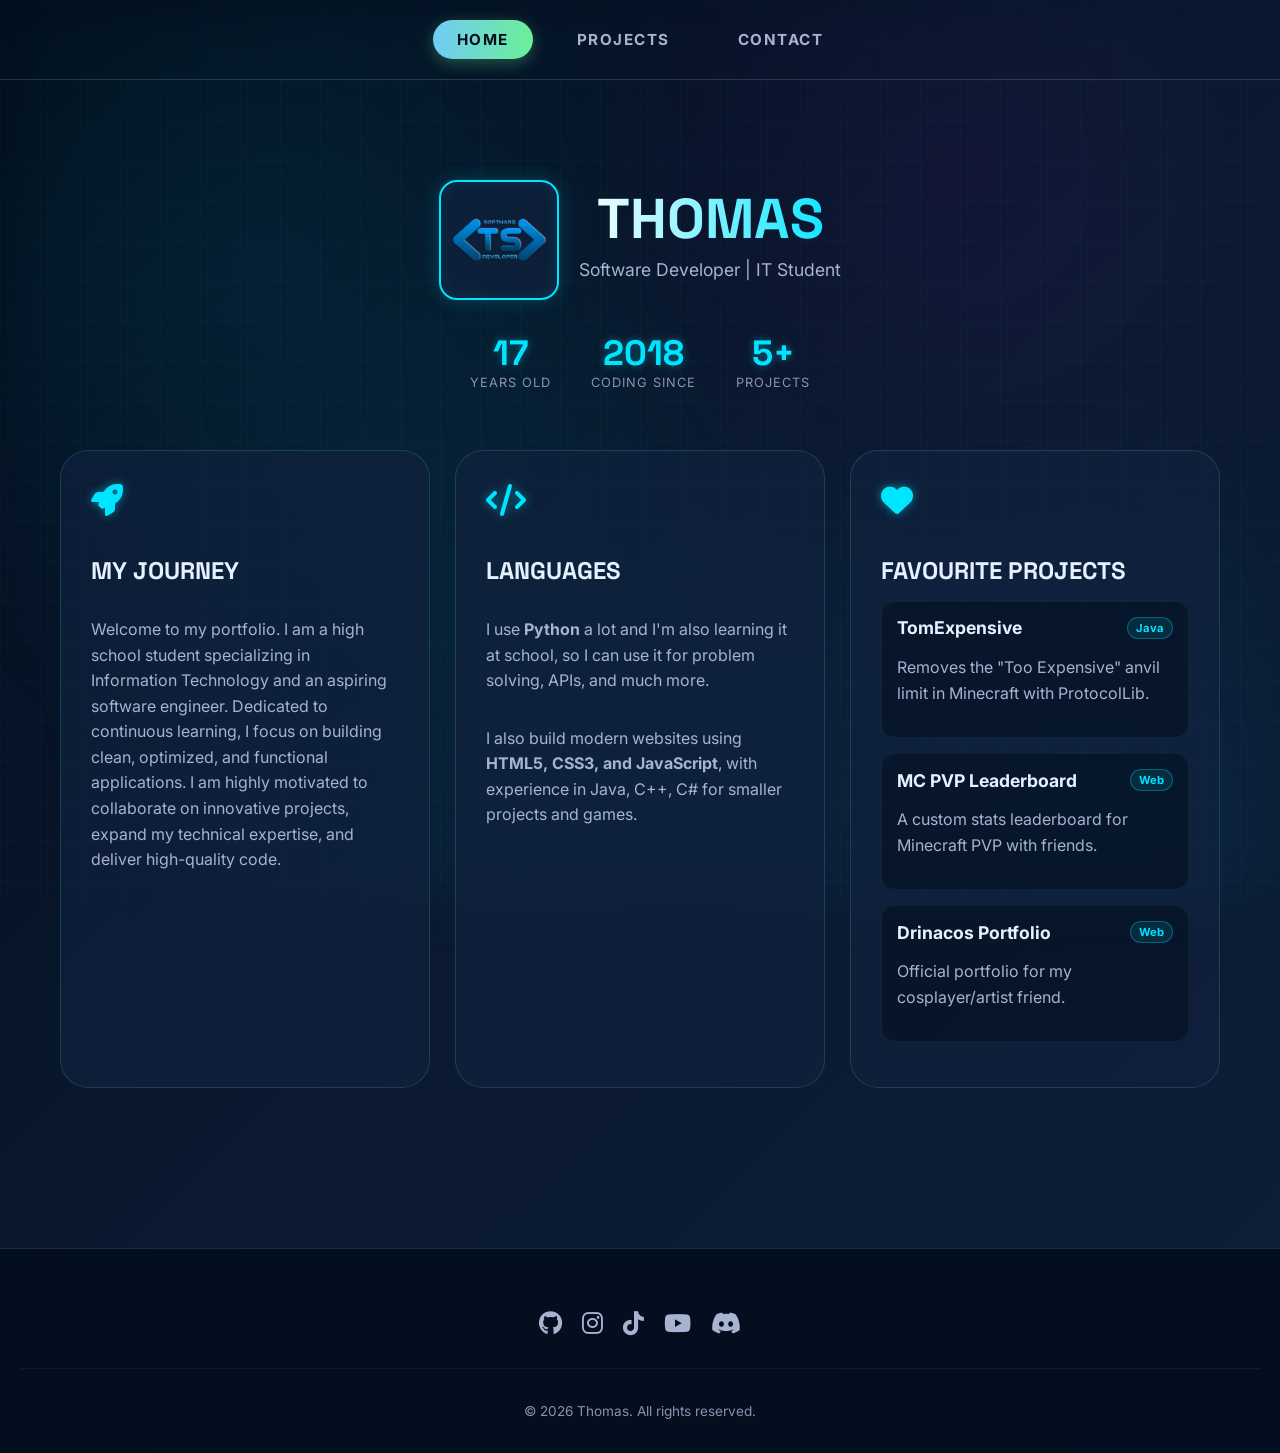
==== commit e0796910: "Refactor code structure for improved readability and maintainability" ====
--- a/index.html
+++ b/index.html
@@ -1,66 +1,45 @@
 ﻿<!DOCTYPE html>
 <html lang="en">
 <head>
-
     <meta charset="UTF-8">
     <meta name="viewport" content="width=device-width, initial-scale=1.0">
-
-    <title>Thomakos | Software Developer</title>
-
-    <meta name="description" content="Thomakos is an IT student and software developer passionate about building modern websites, backend systems, and programming projects.">
-    <meta name="author" content="Thomakos">
-    <meta name="creator" content="Thomakos">
-    <meta name="copyright" content="Thomakos">
+    <meta name="view-transition" content="same-origin">
+    <title>Thomas | Software Developer</title>
+    <meta name="description" content="Thomas is an IT student and software developer passionate about building modern websites, backend systems, and programming projects.">
+    <meta name="author" content="Thomas">
     <meta name="robots" content="index, follow">
     <meta name="referrer" content="strict-origin-when-cross-origin">
-    <meta name="theme-color" content="#030305">
+    <meta name="theme-color" content="#070814">
     <meta name="color-scheme" content="dark">
-
     <link rel="canonical" href="https://thomasts.site/">
-
-    <link rel="alternate" hreflang="en" href="https://thomasts.site/">
-    <link rel="alternate" hreflang="el" href="https://thomasts.site/el/">
-    <link rel="alternate" hreflang="x-default" href="https://thomasts.site/">
-
     <link rel="apple-touch-icon" sizes="180x180" href="img/apple-touch-icon.png">
     <link rel="icon" type="image/png" sizes="32x32" href="img/favicon-32x32.png">
     <link rel="icon" type="image/png" sizes="16x16" href="img/favicon-16x16.png">
     <link rel="shortcut icon" href="img/favicon.ico">
-    <link rel="manifest" href="site.webmanifest">
-
-    <meta name="mobile-web-app-capable" content="yes">
-    <meta name="apple-mobile-web-app-capable" content="yes">
-    <meta name="apple-mobile-web-app-title" content="Thomakos">
-    <meta name="apple-mobile-web-app-status-bar-style" content="black-translucent">
-
-    <meta name="keywords" content="Thomakos, Thomas, Thomas Tsolakis, Software Developer, Portfolio, Web Developer, Backend Developer, Frontend Developer, Full Stack Developer, HTML, CSS, JavaScript, Python, Programming, IT Student, Content Creator, Thomakosdevs">
-
+    <meta name="keywords" content="Thomas, Software Developer, Portfolio, Web Developer, Backend Developer, Frontend Developer, Full Stack Developer, HTML, CSS, JavaScript, Python, Programming, IT Student, Thomakosdevs">
     <meta property="og:type" content="website">
-    <meta property="og:site_name" content="Thomakos">
-    <meta property="og:title" content="Thomakos | Software Developer">
+    <meta property="og:site_name" content="Thomas">
+    <meta property="og:title" content="Thomas | Software Developer">
     <meta property="og:description" content="Software developer creating websites, backend systems, and programming projects.">
     <meta property="og:url" content="https://thomasts.site/">
     <meta property="og:image" content="https://thomasts.site/img/hero.webp">
     <meta property="og:image:width" content="1200">
     <meta property="og:image:height" content="630">
-    <meta property="og:image:alt" content="Thomakos Portfolio">
+    <meta property="og:image:alt" content="Thomas Portfolio">
     <meta property="og:locale" content="en_US">
-    <meta property="og:locale:alternate" content="el_GR">
-
     <meta name="twitter:card" content="summary_large_image">
-    <meta name="twitter:title" content="Thomakos | Software Developer">
+    <meta name="twitter:title" content="Thomas | Software Developer">
     <meta name="twitter:description" content="Software developer creating websites, backend systems, and programming projects.">
     <meta name="twitter:image" content="https://thomasts.site/img/hero.webp">
-    <meta name="twitter:image:alt" content="Thomakos Portfolio">
+    <meta name="twitter:image:alt" content="Thomas Portfolio">
     <meta name="twitter:url" content="https://thomasts.site/">
     <meta name="twitter:creator" content="@thomakosdevs">
     <meta name="twitter:site" content="@thomakosdevs">
-
     <script type="application/ld+json">
     {
         "@context":"https://schema.org",
         "@type":"Person",
-        "name":"Thomakos",
+        "name":"Thomas",
         "url":"https://thomasts.site/",
         "image":"https://thomasts.site/img/logo.png",
         "jobTitle":"Software Developer",
@@ -74,7 +53,8 @@
             "JavaScript",
             "Python",
             "HTML",
-            "CSS"
+            "CSS",
+            "Java"
         ],
         "sameAs":[
             "https://github.com/Thomakosxd",
@@ -84,442 +64,113 @@
         ]
     }
     </script>
-
     <script type="application/ld+json">
     {
         "@context":"https://schema.org",
         "@type":"WebSite",
         "url":"https://thomasts.site/",
-        "name":"Thomakos",
-        "description":"Personal portfolio of Thomakos.",
+        "name":"Thomas",
+        "description":"Personal portfolio of Thomas.",
         "publisher":{
             "@type":"Person",
-            "name":"Thomakos"
+            "name":"Thomas"
         }
     }
     </script>
-
-    <script type="application/ld+json">
-    {
-        "@context":"https://schema.org",
-        "@type":"Organization",
-        "name":"Thomakos",
-        "url":"https://thomasts.site/",
-        "logo":"https://thomasts.site/img/logo.png"
-    }
-    </script>
-
-    <link rel="dns-prefetch" href="//fonts.googleapis.com">
-    <link rel="dns-prefetch" href="//fonts.gstatic.com">
-    <link rel="dns-prefetch" href="//cdnjs.cloudflare.com">
-    <link rel="dns-prefetch" href="//cdn.jsdelivr.net">
-
     <link rel="preconnect" href="https://fonts.googleapis.com">
     <link rel="preconnect" href="https://fonts.gstatic.com" crossorigin>
-
     <link href="https://fonts.googleapis.com/css2?family=Inter:wght@300;400;500;600;700&family=Space+Grotesk:wght@500;700&display=swap" rel="stylesheet">
-
-    <link rel="stylesheet" href="https://cdn.jsdelivr.net/gh/devicons/devicon@latest/devicon.min.css">
     <link rel="stylesheet" href="https://cdnjs.cloudflare.com/ajax/libs/font-awesome/6.7.2/css/all.min.css">
-
     <link rel="stylesheet" href="styles.css">
-
 </head>
-
 <body>
-
     <nav>
-        <div class="logo"><a href=""><img src="img/logo.png" alt="Thomas Logo"></a></div>
+        <button class="nav-toggle" id="nav-toggle" aria-label="Toggle navigation" aria-expanded="false">
+            <span></span>
+            <span></span>
+            <span></span>
+        </button>
         <ul id="nav-links">
-            <li><a href="#home">Home</a></li>
-            <li><a href="#about">About</a></li>
-            <li><a href="#journey">Journey</a></li>
-            <li><a href="#projects">Projects</a></li>
-            <li><a href="#faqs">FAQs</a></li>
-            <li><a href="#contact-me">Contact</a></li>
+            <li><a href="index.html" class="active">HOME</a></li>
+            <li><a href="projects.html">PROJECTS</a></li>
+            <li><a href="contact.html">CONTACT</a></li>
         </ul>
-        <div class="nav-actions">
-            <button class="nav-toggle" id="nav-toggle" aria-label="Toggle menu" aria-expanded="false" aria-controls="nav-links">
-                <span></span><span></span><span></span>
-            </button>
-        </div>
     </nav>
-
-    <section class="hero" id="home">
-        <h1>THOMAKOS</h1>
-        <div class="typing-container">
-            <span id="typing-text"></span><span class="cursor">|</span>
-        </div>
-        <div class="hero-buttons">
-
-            <a href="#projects" class="hero-btn primary">
-                <i class="fa-solid fa-code"></i>
-                View Projects
-            </a>
-
-            <a href="https://github.com/Thomakosxd" target="_blank" class="hero-btn secondary">
-                <i class="fab fa-github "></i>
-                GitHub
-            </a>
-
-        </div>
-    </section>
-
-    <main class="container" id="about">
-
-        <h1 class="section-title" id="projects">Selected Projects</h1>
-        
-            <div class="filter-container">
-                <button class="filter-btn active" data-filter="all">All Projects</button>
-                <button class="filter-btn" data-filter="plugin">Java Plugins</button>
-                <button class="filter-btn" data-filter="mods">Java Mods</button>
-                <button class="filter-btn" data-filter="website">Web Applications</button>
-                <button class="filter-btn" data-filter="bot" onclick="event.stopImmediatePropagation(); showToast('error', 'Error', 'Currently, I am not working on new Discord bot projects. Please check back later for availability.');">Discord Bots</button>
+    <main class="container">
+        <section class="profile-card" id="home">
+            <div class="profile-header">
+                <img src="img/logo.png" alt="Thomas Avatar" class="profile-avatar">
+                <div class="profile-details">
+                    <h1>THOMAS</h1>
+                    <p class="subtitle">Software Developer | IT Student</p>
+                </div>
             </div>
-
-            <div class="projects-grid">
-                
-        <a href="https://modrinth.com/plugin/tomexpensive" target="_blank" rel="noopener noreferrer" class="project-card show card-tomexpensive" data-category="plugin">
-            <div class="project-icon-wrapper">
-                <img src="img/logos/tomexpensive.png" alt="TomExpensive">
+            <div class="profile-stats">
+                <div class="stat-item">
+                    <span class="stat-number">17</span>
+                    <span class="stat-label">YEARS OLD</span>
+                </div>
+                <div class="stat-item">
+                    <span class="stat-number">2018</span>
+                    <span class="stat-label">CODING SINCE</span>
+                </div>
+                <div class="stat-item">
+                    <span class="stat-number">5+</span>
+                    <span class="stat-label">PROJECTS</span>
+                </div>
             </div>
-            <div class="project-info">
-                <h3>TomExpensive</h3>
-                <p>A minecraft plugin that removes the "Too Expensive" message from the anvil using ProtocolLib and you can rename your tools/weapons with custom colors and stuff!</p>
-                <div class="mini-stack"><span>Java</span><span>Maven</span></div>
-            </div>
-        </a>
-
-        <a href="https://modrinth.com/plugin/tomwarps" target="_blank" rel="noopener noreferrer" class="project-card show card-tomwarps" data-category="plugin">
-            <div class="project-icon-wrapper">
-                <img src="img/logos/tomwarps.png" alt="TomWarps">
-            </div>
-            <div class="project-info">
-                <h3>TomWarps</h3>
-                <p>A minecraft plugin that add player warps, spawn command and other warps thing like menus!</p>
-                <div class="mini-stack"><span>Java</span><span>Maven</span></div>
-            </div>
-        </a>
-
-        <a href="https://modrinth.com/plugin/tomdeathleaderboard" target="_blank" rel="noopener noreferrer" class="project-card show card-tomdeathleaderboard" data-category="plugin">
-            <div class="project-icon-wrapper">
-                <img src="img/logos/tomdeathleaderboard.png" alt="TomDeathLeaderboard">
-            </div>
-            <div class="project-info">
-                <h3>TomDeathLeaderboard</h3>
-                <p>Just a minecraft plugin that add the death leaderboard to your minecraft server!</p>
-                <div class="mini-stack"><span>Java</span><span>Maven</span></div>
-            </div>
-        </a>
-
-        <a href="https://mcleader.thomasts.site" target="_blank" rel="noopener noreferrer" class="project-card show card-mcleader" data-category="website">
-            <div class="project-icon-wrapper">
-                <img src="img/logos/mcleader.png" alt="MC Leaderboard">
-            </div>
-            <div class="project-info">
-                <h3>Minecraft PVP Leaderboard</h3>
-                <p>A leaderboard with a custom system for pvp with my friends!</p>
-                <div class="mini-stack"><span>HTML5</span><span>CSS3</span><span>JavaScript</span></div>
-            </div>
-        </a>
-
-        <a href="https://www.drinacos.site" target="_blank" rel="noopener noreferrer" class="project-card show card-drinacos" data-category="website">
-            <div class="project-icon-wrapper">
-                <img src="img/logos/drinacos.png" alt="Portfolio Gallery">
-            </div>
-            <div class="project-info">
-                <h3>Drinacos's Official Website</h3>
-                <p>A good made portfolio for my friend Drina to show her work to the world go check it!</p>
-                <div class="mini-stack"><span>HTML5</span><span>CSS3</span><span>JavaScript</span></div>
-            </div>
-        </a>
-
-        <a href="javascript:void(0)" class="project-card show card-magesdestiny upcoming-project" data-category="mods">
-            <div class="project-icon-wrapper">
-                <img src="img/logos/magesdestiny.png" alt="Mages Destiny">
-            </div>
-            <div class="project-info">
-                <div style="display: flex; justify-content: space-between; align-items: center; margin-bottom: 12px;">
-                    <h3 style="margin: 0;">Mages Destiny</h3>
-                    <span style="background: #ff4081; color: white; padding: 3px 10px; border-radius: 12px; font-size: 0.7rem; font-weight: 700; text-transform: uppercase; letter-spacing: 0.5px;">Coming Soon</span>
-                </div>
-                <p>???</p>
-                <div class="mini-stack"><span>Java</span><span>Gradle</span></div>
-            </div>
-        </a>
-
-        
-    </div>
-    
-
-        <div class="view-all-projects-wrapper">
-            <a href="/projects" class="hire-btn">View All Projects</a>
-        </div>
-
-        <h1 class="section-title">Services</h1>
-
-        <div class="services-grid">
-
-            <div class="service-card">
-                <div class="service-icon">
-                    <i class="fas fa-globe"></i>
-                </div>
-
-                <h3>Website Development</h3>
-
+        </section>
+        <section class="bento-grid" id="about">
+            <div class="bento-card">
+                <div class="card-icon"><i class="fa-solid fa-rocket"></i></div>
+                <h2>MY JOURNEY</h2>
                 <p>
-                    Modern, responsive static websites built with HTML, CSS and JavaScript.
-                    Perfect for portfolios, creators and small businesses.
-                </p>
-
-                <ul>
-                    <li>✔ Portfolio Websites</li>
-                    <li>✔ Landing Pages</li>
-                    <li>✔ Small Business Websites</li>
-                    <li>✔ Responsive Design</li>
-                    <li>✔ SEO Friendly</li>
-                </ul>
-
-                <p>
-                    <b>Please note</b>: I develop the website itself. Domain registration and web hosting are purchased and managed by the client. I can assist with setup and deployment if needed.
+                    Welcome to my portfolio. I am a high school student specializing in Information Technology and an aspiring software engineer. Dedicated to continuous learning, I focus on building clean, optimized, and functional applications. I am highly motivated to collaborate on innovative projects, expand my technical expertise, and deliver high-quality code.
                 </p>
             </div>
-
-            <div class="service-card">
-                <div class="service-icon">
-                    <i class="fab fa-discord"></i>
+            <div class="bento-card">
+                <div class="card-icon"><i class="fa-solid fa-code"></i></div>
+                <h2>LANGUAGES</h2>
+                <p>
+                    I use <strong>Python</strong> a lot and I'm also learning it at school, so I can use it for problem solving, APIs, and much more.
+                </p>
+                <p>
+                    I also build modern websites using <strong>HTML5, CSS3, and JavaScript</strong>, with experience in Java, C++, C# for smaller projects and games.
+                </p>
+            </div>
+            <div class="bento-card">
+                <div class="card-icon"><i class="fa-solid fa-heart"></i></div>
+                <h2>FAVOURITE PROJECTS</h2>
+                <div class="fav-project-item">
+                    <h4>TomExpensive <span class="tag">Java</span></h4>
+                    <p>Removes the "Too Expensive" anvil limit in Minecraft with ProtocolLib.</p>
                 </div>
-
-                <h3>Discord Bot Development</h3>
-
-                <p>
-                    Custom Discord bots designed for communities and businesses.
-                </p>
-
-                <ul>
-                    <li>✔ Moderation</li>
-                    <li>✔ Ticket Systems</li>
-                    <li>✔ Verification</li>
-                    <li>✔ Utility Commands</li>
-                    <li>✔ Custom Features</li>
-                </ul>
-            </div>
-
-        </div>
-
-        <div class="services-footer">
-            <h2>Need a Website or a Discord Bot?</h2>
-            <p>
-                Let's turn your idea into reality.
-            </p>
-
-            <a href="#contact-me" class="hire-btn">
-                Start Your Project
-            </a>
-        </div>
-
-        <h1 class="section-title" id="faqs">Frequently Asked Questions</h1>
-
-        <div class="faq">
-
-            <div class="faq-item">
-                <button class="faq-question">
-                    How long does a website take?
-                    <span>+</span>
-                </button>
-
-                <div class="faq-answer">
-                    <p>
-                        Most portfolio and small business websites are completed
-                        within 2–7 days depending on the project's complexity.
-                    </p>
+                <div class="fav-project-item">
+                    <h4>MC PVP Leaderboard <span class="tag">Web</span></h4>
+                    <p>A custom stats leaderboard for Minecraft PVP with friends.</p>
+                </div>
+                <div class="fav-project-item">
+                    <h4>Drinacos Portfolio <span class="tag">Web</span></h4>
+                    <p>Official portfolio for my cosplayer/artist friend.</p>
                 </div>
             </div>
-
-            <div class="faq-item">
-                <button class="faq-question">
-                    Do you create Discord bots?
-                    <span>+</span>
-                </button>
-
-                <div class="faq-answer">
-                    <p>
-                        Yes! I create custom Discord bots including moderation,
-                        ticket systems, verification and many other features.
-                    </p>
-                </div>
+        </section>
+    </main>
+    <footer class="modern-footer">
+        <div class="footer-container">
+            <div class="social-group">
+                <a href="https://github.com/Thomakosxd" target="_blank" rel="noopener noreferrer"><i class="fab fa-github"></i></a>
+                <a href="https://www.instagram.com/thomakosdevs" target="_blank" rel="noopener noreferrer"><i class="fab fa-instagram"></i></a>
+                <a href="https://www.tiktok.com/@thomakosdevs" target="_blank" rel="noopener noreferrer"><i class="fab fa-tiktok"></i></a>
+                <a href="https://www.youtube.com/@thomakosdevs" target="_blank" rel="noopener noreferrer"><i class="fab fa-youtube"></i></a>
+                <a href="https://discord.gg/39GunFy577" target="_blank" rel="noopener noreferrer"><i class="fab fa-discord"></i></a>
             </div>
-
-            <div class="faq-item">
-                <button class="faq-question">
-                    Can you redesign my existing website?
-                    <span>+</span>
-                </button>
-
-                <div class="faq-answer">
-                    <p>
-                        Absolutely. I can redesign your website with a modern,
-                        responsive and clean look.
-                    </p>
-                </div>
-            </div>
-
-            <div class="faq-item">
-                <button class="faq-question">
-                    How can I contact you?
-                    <span>+</span>
-                </button>
-
-                <div class="faq-answer">
-                    <p>
-                        Use the contact form below or email me at
-                        <a href="mailto:contact@thomasts.site">contact@thomasts.site</a>.
-                    </p>
-                </div>
-            </div>
-
-            <div class="faq-item">
-                <button class="faq-question">
-                    Do you provide hosting and domain registration?
-                    <span>+</span>
-                </button>
-
-                <div class="faq-answer">
-                    <p>
-                        I focus on building the website itself. The domain name and hosting are purchased and managed by the client. If needed, I can help you choose a provider and deploy your website.
-                    </p>
-                </div>
-            </div>
-
         </div>
-
-        <h1 class="section-title" id="contact-me">Let's Work Together</h1>
-
-        <div class="contact-card">
-            <h2>Get in Touch</h2>
-
-            <p class="contact-description">
-                Have a project in mind, a question, or just want to say hello? Fill out the form below and I'll get back to you as soon as I can.
-            </p>
-
-            <form id="contact-form">
-
-                <div class="input-group">
-                    <label for="name">Name</label>
-                    <input
-                        type="text"
-                        id="name"
-                        name="name"
-                        placeholder="Your name"
-                        required>
-                </div>
-
-                <div class="input-group">
-                    <label for="email">Email</label>
-                    <input
-                        type="email"
-                        id="email"
-                        name="email"
-                        placeholder="you@example.com"
-                        required>
-                </div>
-
-                <div class="input-group">
-                    <label for="message">Message</label>
-                    <textarea
-                        id="message"
-                        name="message"
-                        rows="7"
-                        placeholder="Tell me about your project..."
-                        required></textarea>
-                </div>
-
-                <button type="submit" class="submit-btn">
-                    Send Message
-                </button>
-
-            </form>
+        <div class="footer-copyright">
+            <p>&copy; 2026 Thomas. All rights reserved.</p>
         </div>
-    </main>
-
-    <footer class="modern-footer">
-
-        <div class="footer-container">
-
-            <div class="footer-right">
-
-                <div class="social-group">
-
-                    <a href="https://github.com/Thomakosxd" target="_blank" rel="noopener noreferrer" class="social-tile github-tile">
-                        <i class="fab fa-github"></i>
-                        <span>GitHub</span>
-                    </a>
-
-                    <a href="https://www.instagram.com/thomakosdevs" target="_blank" rel="noopener noreferrer" class="social-tile instagram-tile">
-                        <i class="fab fa-instagram"></i>
-                        <span>Instagram</span>
-                    </a>
-
-                    <a href="https://www.tiktok.com/@thomakosdevs" target="_blank" rel="noopener noreferrer" class="social-tile tiktok-tile">
-                        <i class="fab fa-tiktok"></i>
-                        <span>TikTok</span>
-                    </a>
-
-                    <a href="https://www.youtube.com/@thomakosdevs" target="_blank" rel="noopener noreferrer" class="social-tile youtube-tile">
-                        <i class="fab fa-youtube"></i>
-                        <span>YouTube</span>
-                    </a>
-
-                    <a href="https://discord.gg/39GunFy577" target="_blank" rel="noopener noreferrer" class="social-tile discord-tile">
-                        <i class="fab fa-discord"></i>
-                        <span>Discord</span>
-                    </a>
-
-                </div>
-
-            </div>
-
-        </div>
-
-        <div class="footer-copyright">
-            <p>&copy; 2026 Thomakos. All rights reserved.</p>
-        </div>
-
     </footer>
-
-    
-
-    <script defer src="/_vercel/insights/script.js"></script>
-    <script defer src="/_vercel/speed-insights/script.js"></script>
-    <script src="https://cdn.jsdelivr.net/npm/@emailjs/browser@4/dist/email.min.js"></script>
-
-    <script src="js/typing.js"></script>
-    <script src="js/filters.js"></script>
-    <script src="js/navigation.js"></script>
-    <script src="js/timeline.js"></script>
-    <script src="js/observer.js"></script>
-    <script src="js/faq.js"></script>
-    <script src="js/scroll-top.js"></script>
-    <script src="js/toast.js"></script>
-    <script src="js/contact.js"></script>
-    <script src="js/main.js"></script>
-
-    <div id="toast" class="toast">
-
-        <div class="toast-icon">
-            <i id="toastIcon" class="fa-solid fa-circle-check"></i>
-        </div>
-
-        <div class="toast-content">
-            <h4 id="toastTitle">Success</h4>
-            <p id="toastMessage">Message sent successfully.</p>
-        </div>
-
-    </div>
-
-    <button id="scrollTopBtn" aria-label="Scroll to top">
-        <i class="fa-solid fa-arrow-up"></i>
-    </button>
-
+    <button id="scrollTopBtn" aria-label="Scroll to top"><i class="fa-solid fa-arrow-up"></i></button>
+    <script src="main.js"></script>
 </body>
 </html>
--- a/styles.css
+++ b/styles.css
@@ -1,82 +1,52 @@
-﻿/* ==========================================================
-   ROOT VARIABLES
-   ========================================================== */
-
-:root {
-  /* Brand colors */
+﻿:root {
   --primary: #00e5ff;
   --secondary: #bc13fe;
-  --bg: #030305;
-  --text: #ffffff;
-
-  /* Glass surfaces */
-  --glass: rgba(255, 255, 255, 0.03);
-  --glass-border: rgba(255, 255, 255, 0.08);
-
-  /* Secondary text colors */
-  --text-muted-1: #b0bec5; /* project / timeline descriptions */
-  --text-muted-2: #b8b8b8; /* contact / services / faq copy */
-  --text-muted-3: #ddd;    /* form labels */
-  --text-muted-4: #8f8f8f; /* placeholders */
-
-  /* Layout */
+  --text: #e6f1ff;
+  --glass: rgba(17, 34, 64, 0.65);
+  --glass-border: rgba(100, 255, 218, 0.15);
+  --glass-hover: rgba(23, 42, 69, 0.85);
+  --text-muted-1: #a8b2d1;
+  --text-muted-2: #8892b0;
   --container-width: 1200px;
-
-  /* Border radii */
   --radius-thin: 2px;
   --radius-round: 10px;
   --radius-md: 14px;
   --radius-lg-icon: 18px;
   --radius-lg: 28px;
   --radius-pill: 100px;
-
-  /* Blur values */
   --blur-xs: 5px;
   --blur-sm: 10px;
   --blur-md: 12px;
   --blur-lg: 15px;
-
-  /* Transitions */
   --transition: all 0.4s cubic-bezier(0.23, 1, 0.32, 1);
-  --transition-bounce: all 0.4s cubic-bezier(0.175, 0.885, 0.32, 1.275);
   --transition-fast: 0.3s;
   --transition-med: 0.35s;
-
-  /* Z-index scale */
-  --z-behind: -1;
-  --z-card-glow: 0;
-  --z-timeline-node: 2;
+  --z-behind: -2;
+  --z-grid: -1;
   --z-nav: 1000;
 }
 
-/* ==========================================================
-   RESET
-   ========================================================== */
-
-*,
-*::before,
-*::after {
+*, *::before, *::after {
   box-sizing: border-box;
 }
 
 * {
   scrollbar-width: thin;
-  scrollbar-color: var(--primary) var(--bg);
-}
-
-/* ==========================================================
-   BASE
-   ========================================================== */
+  scrollbar-color: var(--primary) #020c1b;
+}
 
 body {
-  background: var(--bg);
+  background: linear-gradient(135deg, #020c1b 0%, #0a192f 50%, #0d1e38 100%);
   color: var(--text);
   font-family: 'Inter', sans-serif;
   overflow-x: hidden;
-}
-
-/* Anchor targets sit below the fixed nav, so jumping to a section
-   (from the nav, or a filter/FAQ deep-link) doesn't hide its heading. */
+  margin: 0;
+  padding: 0;
+  min-height: 100vh;
+  display: flex;
+  flex-direction: column;
+}
+
 [id] {
   scroll-margin-top: 110px;
 }
@@ -92,148 +62,130 @@
   position: fixed;
   inset: 0;
   background:
-    radial-gradient(circle at 15% 20%, rgba(0, 229, 255, 0.1), transparent 30%),
-    radial-gradient(circle at 85% 80%, rgba(188, 19, 254, 0.1), transparent 30%);
+    radial-gradient(circle at 20% 30%, rgba(0, 229, 255, 0.08) 0%, transparent 40%),
+    radial-gradient(circle at 75% 20%, rgba(188, 19, 254, 0.05) 0%, transparent 35%),
+    radial-gradient(circle at 40% 80%, rgba(0, 229, 255, 0.06) 0%, transparent 45%),
+    radial-gradient(circle at 85% 90%, rgba(0, 180, 216, 0.07) 0%, transparent 30%);
+  filter: blur(30px);
   z-index: var(--z-behind);
-}
-
-/* Standard scrollbar props (Firefox) + webkit fallback (Chrome/Safari/Edge) */
-::-webkit-scrollbar {
-  width: 10px;
-}
-
-::-webkit-scrollbar-track {
-  background: var(--bg);
-}
-
+  pointer-events: none;
+}
+
+body::after {
+  content: "";
+  position: fixed;
+  inset: 0;
+  background-image: 
+    linear-gradient(rgba(0, 229, 255, 0.03) 1px, transparent 1px),
+    linear-gradient(90deg, rgba(0, 229, 255, 0.03) 1px, transparent 1px);
+  background-size: 40px 40px;
+  z-index: var(--z-grid);
+  pointer-events: none;
+  animation: gridMove 20s linear infinite;
+}
+
+@keyframes gridMove {
+  0% { transform: translateY(0); }
+  100% { transform: translateY(40px); }
+}
+
+::-webkit-scrollbar { width: 10px; }
+::-webkit-scrollbar-track { background: #020c1b; }
 ::-webkit-scrollbar-thumb {
   background: linear-gradient(to bottom, var(--primary), var(--secondary));
   border-radius: var(--radius-round);
 }
-
-::-webkit-scrollbar-thumb:hover {
-  background: var(--primary);
-}
-
-/* ==========================================================
-   TYPOGRAPHY
-   ========================================================== */
-
-html[lang="en"] .section-title {
-  font-family: "Space Grotesk", sans-serif;
-}
-
-html[lang="el"] .section-title {
-  font-family: "Inter", sans-serif;
-}
+::-webkit-scrollbar-thumb:hover { background: var(--primary); }
 
 .section-title {
   text-align: center;
   font-size: 2.5rem;
   margin-bottom: 40px;
-  font-family: 'Space Grotesk';
+  font-family: 'Space Grotesk', sans-serif;
   letter-spacing: 2px;
   text-transform: uppercase;
-}
-
-/* ==========================================================
-   UTILITIES
-   ========================================================== */
+  color: var(--text);
+  text-shadow: 0 0 10px rgba(0, 229, 255, 0.3);
+}
 
 .container {
   max-width: var(--container-width);
   margin: 0 auto;
-  padding: 80px 20px;
+  padding: 40px 20px 80px;
 }
 
 .separator {
   margin: 20px 0;
-  opacity: 0.3;
-  font-size: 0.8rem;
-}
-
-/* ==========================================================
-   NAVBAR
-   ========================================================== */
+  opacity: 0.2;
+}
+
+main.container {
+  animation: pageEnter 0.8s cubic-bezier(0.23, 1, 0.32, 1) forwards;
+  opacity: 0;
+  transform: translateY(30px) scale(0.98);
+}
+
+@keyframes pageEnter {
+  to { opacity: 1; transform: translateY(0) scale(1); }
+}
+
+@view-transition {
+  navigation: auto;
+}
+
+::view-transition-old(root),
+::view-transition-new(root) {
+  animation-duration: 0.4s;
+}
 
 nav {
-  position: fixed;
-  top: 20px;
-  left: 50%;
-  transform: translateX(-50%);
-  width: 90%;
-  max-width: 1200px;
-  padding: 12px 35px;
-  background: rgba(10, 10, 15, 0.7);
-  -webkit-backdrop-filter: blur(var(--blur-lg));
-  backdrop-filter: blur(var(--blur-lg));
-  border: 1px solid var(--glass-border);
-  border-radius: 32px;
-  display: flex;
-  justify-content: space-between;
+  position: sticky;
+  top: 0;
+  width: 100%;
+  padding: 20px 40px;
+  background: transparent;
+  border-bottom: 1px solid rgba(255, 255, 255, 0.15);
+  display: flex;
+  justify-content: center;
   align-items: center;
   z-index: var(--z-nav);
-}
-
-nav .logo img {
-    height: 60px;
-    transition: transform .25s ease, filter .25s ease;
-    filter: drop-shadow(0 0 6px rgba(34, 211, 238, .35));
-}
-
-nav .logo:hover img {
-    transform: scale(1.06);
-    filter: drop-shadow(0 0 12px rgba(34, 211, 238, .6));
+  margin-bottom: 60px;
+  backdrop-filter: blur(var(--blur-xs));
+  -webkit-backdrop-filter: blur(var(--blur-xs));
 }
 
 nav ul {
-  margin: 0 auto;
+  margin: 0;
+  padding: 0;
   display: flex;
   list-style: none;
-  gap: 25px;
+  gap: 20px;
+  align-items: center;
 }
 
 nav a {
   text-decoration: none;
-  color: #fff;
-  font-size: 0.9rem;
-  font-weight: 500;
-  opacity: 0.7;
-  transition: var(--transition);
+  color: var(--text-muted-1);
+  font-size: 0.95rem;
+  font-weight: 700;
+  padding: 10px 24px;
+  border-radius: var(--radius-pill);
+  transition: var(--transition);
+  letter-spacing: 1.5px;
+  display: inline-block;
 }
 
 nav a:hover {
-  opacity: 1;
-  color: var(--primary);
-}
-
-/* Language switch + mobile hamburger, grouped on the right of the nav */
-.nav-actions {
-  display: flex;
-  align-items: center;
-  gap: 14px;
-}
-
-.lang-switch {
-  text-decoration: none;
-  color: #fff;
-  font-size: 0.78rem;
-  font-weight: 700;
-  letter-spacing: 1px;
-  padding: 7px 15px;
-  border: 1px solid var(--glass-border);
-  border-radius: var(--radius-pill);
-  opacity: 0.8;
-  transition: var(--transition);
-  white-space: nowrap;
-}
-
-.lang-switch:hover {
-  opacity: 1;
-  color: var(--bg);
-  background: var(--primary);
-  border-color: var(--primary);
-}
+  color: #ffffff;
+}
+
+nav a.active {
+  background: linear-gradient(90deg, #71cbf4, #6af098);
+  color: #020c1b;
+  box-shadow: 0 4px 15px rgba(106, 240, 152, 0.3);
+}
+
+.nav-actions { display: flex; align-items: center; gap: 14px; }
 
 .nav-toggle {
   display: none;
@@ -247,609 +199,191 @@
   border: 1px solid var(--glass-border);
   border-radius: var(--radius-round);
   cursor: pointer;
-  padding: 0;
-  flex-shrink: 0;
 }
 
 .nav-toggle span {
   display: block;
   width: 18px;
   height: 2px;
-  background: #fff;
+  background: var(--text);
   border-radius: var(--radius-thin);
   transition: var(--transition);
 }
 
-.nav-toggle[aria-expanded="true"] span:nth-child(1) {
-  transform: translateY(7px) rotate(45deg);
-}
-
-.nav-toggle[aria-expanded="true"] span:nth-child(2) {
-  opacity: 0;
-}
-
-.nav-toggle[aria-expanded="true"] span:nth-child(3) {
-  transform: translateY(-7px) rotate(-45deg);
-}
-
-/* ==========================================================
-   HERO
-   ========================================================== */
-
-.hero {
-  height: 90vh;
-  display: flex;
-  flex-direction: column;
+.nav-toggle[aria-expanded="true"] span:nth-child(1) { transform: translateY(7px) rotate(45deg); }
+.nav-toggle[aria-expanded="true"] span:nth-child(2) { opacity: 0; }
+.nav-toggle[aria-expanded="true"] span:nth-child(3) { transform: translateY(-7px) rotate(-45deg); }
+
+.profile-card {
+  text-align: center;
+  margin-bottom: 60px;
+}
+
+.profile-header {
+  display: flex;
+  align-items: center;
   justify-content: center;
-  align-items: center;
-  position: relative;
-  overflow: hidden;
-  text-align: center;
-  padding: 0 20px;
-}
-
-.hero::after {
-  content: "";
-  position: absolute;
-  inset: 0;
-  background: linear-gradient(rgba(3, 3, 5, 0.6), rgba(3, 3, 5, 0.6)), url('img/hero.png') center/cover;
-  filter: blur(3px);
-  transform: scale(1.1);
-  z-index: var(--z-behind);
-}
-
-.hero h1 {
-  position: relative;
+  gap: 20px;
+  margin-bottom: 30px;
+}
+
+.profile-avatar {
+  width: 120px;
+  height: 120px;
+  padding: 10px;
+  border: 2px solid var(--primary);
+  border-radius: var(--radius-lg-icon);
+  background: var(--glass);
+  box-shadow: 0 0 20px rgba(0, 229, 255, 0.2), inset 0 0 15px rgba(0, 229, 255, 0.1);
+  animation: float 4s ease-in-out infinite;
+}
+
+@keyframes float {
+  0% { transform: translateY(0px); }
+  50% { transform: translateY(-12px); box-shadow: 0 15px 25px rgba(0, 229, 255, 0.3), inset 0 0 15px rgba(0, 229, 255, 0.1); }
+  100% { transform: translateY(0px); }
+}
+
+.profile-details h1 {
   font-family: 'Space Grotesk', sans-serif;
-  font-size: clamp(4rem, 15vw, 9rem);
-  font-weight: 900;
-  line-height: 1;
-  background: linear-gradient(to bottom, #fff, var(--primary));
+  font-size: 3.5rem;
+  margin: 0;
+  background: linear-gradient(90deg, #ffffff, var(--primary), #ffffff);
+  background-size: 200% auto;
   -webkit-background-clip: text;
   background-clip: text;
   -webkit-text-fill-color: transparent;
-  color: transparent;
-  filter: drop-shadow(0 0 30px rgba(0, 229, 255, 0.3));
-}
-
-.hero-lastname {
-  display: block;
-  font-size: clamp(1.4rem, 4vw, 2.4rem);
-  letter-spacing: 0.35em;
-  font-weight: 500;
-  margin-top: 0.2em;
-  background: linear-gradient(to right, var(--primary), var(--secondary));
-  -webkit-background-clip: text;
-  background-clip: text;
-  -webkit-text-fill-color: transparent;
-  color: transparent;
-  filter: none;
-}
-
-.typing-container {
-  margin-top: 20px;
-  font-size: 1.4rem;
+  animation: shine 4s linear infinite;
+}
+
+@keyframes shine {
+  to { background-position: 200% center; }
+}
+
+.profile-details .subtitle {
+  color: var(--text-muted-1);
+  font-size: 1.1rem;
+  margin-top: 5px;
+}
+
+.profile-stats {
+  display: flex;
+  justify-content: center;
+  gap: 40px;
+  margin-top: 30px;
+  flex-wrap: wrap;
+}
+
+.stat-item {
+  display: flex;
+  flex-direction: column;
+  align-items: center;
+}
+
+.stat-number {
+  font-size: 2.2rem;
+  font-family: 'Space Grotesk', sans-serif;
+  font-weight: bold;
   color: var(--primary);
-  font-weight: 300;
-  letter-spacing: 2px;
-}
-
-.hero-buttons {
-    display: flex;
-    justify-content: center;
-    align-items: center;
-    gap: 18px;
-    margin-top: 28px;
-    flex-wrap: wrap;
-}
-
-.hero-btn {
-    position: relative;
-    display: inline-flex;
-    align-items: center;
-    justify-content: center;
-    gap: 10px;
-
-    padding: 16px 34px;
-
-    text-decoration: none;
-    font-family: "Space Grotesk", sans-serif;
-    font-weight: 700;
-    font-size: .95rem;
-    letter-spacing: .4px;
-
-    border-radius: 14px;
-
-    transition: .35s ease;
-
-    overflow: hidden;
-}
-
-.hero-btn.primary {
-    color: #000;
-    background: linear-gradient(135deg, var(--primary), #73f6ff);
-    box-shadow:
-        0 8px 30px rgba(0,229,255,.28),
-        inset 0 1px 0 rgba(255,255,255,.35);
-}
-
-.hero-btn.primary:hover {
-    transform: translateY(-4px) scale(1.03);
-
-    box-shadow:
-        0 15px 45px rgba(0,229,255,.45);
-}
-
-.hero-btn.secondary {
-    color: white;
-
-    background: rgba(255,255,255,.04);
-
-    border: 1px solid rgba(255,255,255,.12);
-
-    backdrop-filter: blur(14px);
-}
-
-.hero-btn.secondary:hover {
-
-    color: var(--primary);
-
-    border-color: var(--primary);
-
-    transform: translateY(-4px);
-
-    box-shadow: 0 12px 35px rgba(0,229,255,.18);
-}
-
-.hero-btn::before {
-    content: "";
-
-    position: absolute;
-
-    top: 0;
-    left: -120%;
-
-    width: 60%;
-    height: 100%;
-
-    background: linear-gradient(
-        120deg,
-        transparent,
-        rgba(255,255,255,.35),
-        transparent
-    );
-
-    transition: .7s;
-}
-
-.hero-btn:hover::before {
-    left: 160%;
-}
-
-/* ==========================================================
-   ABOUT
-   ========================================================== */
-
-/* Το αρχικό σου Grid */
+  text-shadow: 0 0 8px rgba(0, 229, 255, 0.4);
+}
+
+.stat-label {
+  font-size: 0.8rem;
+  color: var(--text-muted-2);
+  letter-spacing: 1px;
+}
+
 .bento-grid {
   display: grid;
-  grid-template-columns: repeat(4, 1fr);
-  grid-auto-rows: minmax(160px, auto); /* Δίνει ένα σταθερό ελάχιστο ύψος στις γραμμές */
-  gap: 20px;
+  grid-template-columns: repeat(auto-fit, minmax(300px, 1fr));
+  gap: 25px;
   margin-bottom: 80px;
 }
 
-.bento-item {
+.bento-card {
   background: var(--glass);
   border: 1px solid var(--glass-border);
   border-radius: var(--radius-lg);
   padding: 30px;
+  backdrop-filter: blur(var(--blur-sm));
   -webkit-backdrop-filter: blur(var(--blur-sm));
-  backdrop-filter: blur(var(--blur-sm));
-  transition: var(--transition);
-  
-  /* Flexbox εσωτερικά για να απλώνονται όμορφα τα κείμενα */
+  transition: var(--transition);
   display: flex;
   flex-direction: column;
-  justify-content: center; 
-}
-
-.bento-item:hover {
-  background: rgba(255, 255, 255, 0.06);
-  border-color: var(--primary);
+  position: relative;
+  overflow: hidden;
+}
+
+.bento-card::before {
+  content: '';
+  position: absolute;
+  top: 0; left: 0; right: 0; bottom: 0;
+  background: radial-gradient(800px circle at var(--mouse-x) var(--mouse-y), rgba(255, 255, 255, 0.06), transparent 40%);
+  opacity: 0;
+  transition: opacity 0.5s;
+  pointer-events: none;
+}
+
+.bento-card:hover::before { opacity: 1; }
+
+.bento-card:hover {
+  background: var(--glass-hover);
+  border-color: rgba(0, 229, 255, 0.4);
   transform: translateY(-5px);
-}
-
-/* 1o Στοιχείο: Πιάνει τις 2 πρώτες στήλες και 2 γραμμές ύψος */
-.item-large {
-  grid-column: span 2;
-  grid-row: span 2;
-  justify-content: flex-start; /* Στο μεγάλο item θέλουμε το κείμενο να ξεκινάει από πάνω */
-}
-
-/* 4ο Στοιχείο (Skills): Πιάνει τις 2 δεξιές στήλες στη 2η γραμμή */
-.item-wide {
-  grid-column: span 2;
-}
-
-/* --- Τα υπόλοιπα στυλ σου παραμένουν ίδια και πανέμορφα --- */
-.profile-header {
-  display: flex;
-  align-items: center;
-  gap: 20px;
-  margin-bottom: 15px;
-}
-
-.profile-header img {
-    width: 86px;
-    height: 86px;
-    flex-shrink: 0;
-    padding: 8px;
-    border: 2px solid var(--primary);
-    border-radius: var(--radius-lg-icon);
-    background: rgba(34, 211, 238, 0.05);
-    box-shadow: 0 0 18px rgba(34, 211, 238, 0.18);
-}
-
-.profile-header h2 {
-  font-family: 'Space Grotesk';
-  font-size: 1.8rem;
-}
-
-.bento-text {
-  font-size: 0.95rem;
-  line-height: 1.6;
-  opacity: 0.85;
-}
-
-.status-text {
-  opacity: 0.7;
-  font-size: 0.95rem;
-  margin-top: 10px;
-  line-height: 1.5;
-}
-
-.skills-grid {
-  display: flex;
-  flex-wrap: wrap;
-  gap: 10px;
-  margin-top: 20px;
-}
-
-.skill-tag {
-  padding: 8px 16px;
-  background: rgba(0, 229, 255, 0.1);
-  border: 1px solid var(--primary);
-  border-radius: var(--radius-pill);
-  font-size: 0.75rem;
-  font-weight: bold;
-  color: var(--primary);
-  transition: all 0.2s ease;
-}
-
-/* Μικρό hover εφέ για τα skills σου */
-.skill-tag:hover {
-  background: var(--primary);
-  color: #000;
-}
-
-/* Το μεγάλο bento item που περιέχει όλο το stack */
-.tech-stack-bento {
-    display: flex;
-    flex-direction: column;
-    gap: 15px;
-}
-
-/* Το εσωτερικό grid για τις 3 κατηγορίες */
-.tech-categories-grid {
-    display: grid;
-    grid-template-columns: repeat(3, 1fr);
-    gap: 15px;
-    margin-top: 10px;
-}
-
-/* Η κάθε κάρτα κατηγορίας ξεχωριστά */
-.tech-category-card {
-    background: rgba(255, 255, 255, 0.02);
-    border: 1px solid rgba(255, 255, 255, 0.05);
-    border-radius: var(--radius-lg);
-    padding: 20px;
-    transition: all 0.3s ease;
-}
-
-.tech-category-card:hover {
-    background: rgba(255, 255, 255, 0.04);
-    border-color: rgba(0, 229, 255, 0.2);
-}
-
-.tech-category-card h4 {
-    font-size: 1rem;
-    font-family: 'Space Grotesk';
-    color: var(--primary);
-    margin-bottom: 15px;
-    border-bottom: 1px solid rgba(0, 229, 255, 0.1);
-    padding-bottom: 5px;
-}
-
-/* Η λίστα με τα εικονίδια μέσα στην κατηγορία */
-.tech-icons-list {
-    display: flex;
-    flex-direction: column;
-    gap: 12px;
-}
-
-/* Το κάθε εικονίδιο μαζί με το κείμενό του */
-.tech-icon-item {
-    display: flex;
-    align-items: center;
-    gap: 12px;
-    font-size: 0.9rem;
-    opacity: 0.8;
-    transition: all 0.2s ease;
-}
-
-/* Μέγεθος για τα εικονίδια της Devicon και FontAwesome */
-.tech-icon-item i {
-    font-size: 1.4rem;
-    width: 24px;
-    text-align: center;
-    transition: transform 0.2s ease;
-}
-
-/* Hover εφέ: Όταν περνάς το ποντίκι πάνω από μια τεχνολογία, φωτίζεται και κουνιέται το icon */
-.tech-icon-item:hover {
-    opacity: 1;
-    color: #fff;
-    transform: translateX(3px);
-}
-
-.tech-icon-item:hover i {
-    transform: scale(1.15);
-}
-
-/* Responsive: Στα κινητά οι 3 κατηγορίες γίνονται 1 στήλη */
-@media (max-width: 992px) {
-    .tech-categories-grid {
-        grid-template-columns: 1fr;
-        gap: 15px;
-    }
-}
-
-/* ==========================================================
-   JOURNEY
-   ========================================================== */
-
-.timeline {
-  position: relative;
-  max-width: 1100px;
-  margin: 0 auto 100px;
-  padding: 10px 0 0;
-  --tl-col1: 300px;   /* heading column width (desktop) */
-  --tl-col2: 170px;   /* big-year column width (desktop) */
-  --tl-gap: 40px;     /* column gap (desktop) */
-  --tl-line-pos: 0px; /* horizontal position of the line, overridden per breakpoint */
-}
-
-.timeline-line {
-  position: absolute;
-  top: 6px;
-  bottom: 6px;
-  left: var(--tl-line-pos);
-  width: 2px;
-  background: rgba(255, 255, 255, 0.08);
-  border-radius: var(--radius-thin);
-  overflow: visible;
-}
-
-.timeline-progress {
-  position: absolute;
-  top: 0;
-  left: 0;
-  width: 100%;
-  height: 0%;
-  background: linear-gradient(to bottom, #7ef3ff, var(--primary));
-  box-shadow: 0 0 12px rgba(0, 229, 255, 0.5);
-  border-radius: var(--radius-thin);
-  transition: height 0.15s linear;
-}
-
-.timeline-cursor {
-  position: absolute;
-  left: 50%;
-  top: 0%;
-  width: 12px;
-  height: 12px;
-  border-radius: 50%;
-  background: var(--primary);
-  box-shadow: 0 0 18px 5px rgba(0, 229, 255, 0.55);
-  transform: translate(-50%, -50%);
-  transition: top 0.15s linear;
-}
-
-.timeline-year {
-  position: relative;
-  padding: 32px 0 32px 45px;
-  border-bottom: 1px solid rgba(255, 255, 255, 0.06);
-  opacity: 0;
-  transform: translateY(20px);
-  transition: all 0.7s ease-out;
-}
-
-.timeline-year:first-child {
-  padding-top: 6px;
-}
-
-.timeline-year:last-child {
-  border-bottom: none;
-  padding-bottom: 6px;
-}
-
-.timeline-year.show {
-  opacity: 1;
-  transform: translateY(0);
-}
-
-.timeline-node {
-  position: absolute;
-  top: 40px;
-  left: 0;
-  width: 9px;
-  height: 9px;
-  border-radius: 50%;
-  background: var(--bg);
-  border: 2px solid rgba(255, 255, 255, 0.25);
-  transform: translateX(-50%);
-  z-index: var(--z-timeline-node);
-  transition: border-color 0.3s;
-}
-
-.timeline-year.show .timeline-node {
-  border-color: var(--primary);
-}
-
-.timeline-heading h3 {
-  font-family: 'Space Grotesk', sans-serif;
-  font-size: 1.35rem;
-  font-weight: 700;
-  color: #fff;
-  line-height: 1.25;
-}
-
-.timeline-subtitle {
-  display: block;
-  margin-top: 6px;
-  font-size: 0.85rem;
-  font-weight: 500;
-  color: var(--primary);
-  opacity: 0.85;
-}
-
-.timeline-year-big {
-  font-family: 'Space Grotesk', sans-serif;
-  font-weight: 700;
-  font-size: clamp(2rem, 5vw, 2.6rem);
-  line-height: 1;
-  background: linear-gradient(135deg, #fff, var(--primary));
-  -webkit-background-clip: text;
-  background-clip: text;
-  -webkit-text-fill-color: transparent;
-  color: transparent;
-  white-space: nowrap;
-  margin-top: 14px;
-}
-
-.timeline-desc {
-  color: var(--text-muted-1);
-  font-size: 0.92rem;
-  line-height: 1.6;
-  opacity: 0.85;
-  margin-top: 14px;
-}
-
-/* ==========================================================
-   SERVICES
-   ========================================================== */
-
-.services-section {
-  margin: 120px 0;
-}
-
-.services-grid {
-  display: grid;
-  grid-template-columns: repeat(auto-fit, minmax(340px, 1fr));
-  gap: 30px;
-  margin-top: 50px;
-}
-
-.service-card {
-  background: var(--glass);
-  border: 1px solid var(--glass-border);
-  border-radius: var(--radius-lg);
-  padding: 35px;
-  transition: var(--transition-med);
-  backdrop-filter: blur(var(--blur-md));
-}
-
-.service-card:hover {
-  transform: translateY(-8px);
-  border-color: var(--primary);
-  box-shadow: 0 15px 35px rgba(0, 229, 255, 0.12);
-}
-
-.service-icon {
-  width: 70px;
-  height: 70px;
-  border-radius: var(--radius-lg-icon);
-  background: rgba(0, 229, 255, 0.08);
-  border: 1px solid rgba(0, 229, 255, 0.25);
-  display: flex;
-  align-items: center;
-  justify-content: center;
-  margin-bottom: 25px;
-}
-
-.service-icon i {
+  box-shadow: 0 10px 30px rgba(0, 0, 0, 0.4), inset 0 0 20px rgba(0, 229, 255, 0.05);
+}
+
+.card-icon {
   font-size: 2rem;
   color: var(--primary);
-}
-
-.service-card h3 {
-  font-family: "Space Grotesk", sans-serif;
   margin-bottom: 15px;
+  filter: drop-shadow(0 0 5px rgba(0, 229, 255, 0.5));
+}
+
+.bento-card h2 {
+  font-family: 'Space Grotesk', sans-serif;
   font-size: 1.5rem;
-}
-
-.service-card p {
-  color: var(--text-muted-2);
+  margin-bottom: 15px;
+}
+
+.bento-card p {
+  color: var(--text-muted-1);
   line-height: 1.6;
-  margin-bottom: 25px;
-}
-
-.service-card ul {
-  list-style: none;
-  padding: 0;
-}
-
-.service-card li {
-  margin: 12px 0;
-  color: #fff;
-}
-
-.services-footer {
-  margin-top: 70px;
-  text-align: center;
-}
-
-.services-footer h2 {
-  font-family: "Space Grotesk", sans-serif;
-  font-size: 2.2rem;
+}
+
+.fav-project-item {
+  background: rgba(2, 12, 27, 0.5);
+  padding: 15px;
+  border-radius: var(--radius-md);
   margin-bottom: 15px;
-}
-
-.services-footer p {
-  color: var(--text-muted-2);
-  margin-bottom: 30px;
-}
-
-.hire-btn {
-  display: inline-block;
-  padding: 16px 36px;
-  border-radius: var(--radius-md);
-  background: linear-gradient(90deg, var(--primary), #4df7ff);
-  color: #000;
-  text-decoration: none;
-  font-weight: 700;
-  transition: var(--transition-med);
-}
-
-.hire-btn:hover {
-  transform: translateY(-3px);
-  box-shadow: 0 12px 30px rgba(0, 229, 255, 0.35);
-}
-
-/* ==========================================================
-   PROJECTS
-   ========================================================== */
+  border: 1px solid rgba(255, 255, 255, 0.05);
+  transition: var(--transition-fast);
+}
+
+.fav-project-item:hover {
+  border-color: rgba(0, 229, 255, 0.3);
+  background: rgba(17, 34, 64, 0.8);
+  transform: translateX(5px);
+}
+
+.fav-project-item h4 {
+  display: flex;
+  justify-content: space-between;
+  align-items: center;
+  font-size: 1.1rem;
+  margin: 0 0 8px 0;
+}
+
+.tag {
+  font-size: 0.7rem;
+  padding: 3px 8px;
+  background: rgba(0, 229, 255, 0.1);
+  color: var(--primary);
+  border: 1px solid rgba(0, 229, 255, 0.3);
+  border-radius: var(--radius-pill);
+  font-weight: bold;
+}
 
 .project-search-wrapper {
   display: flex;
@@ -861,19 +395,13 @@
   background: var(--glass);
   border: 1px solid var(--glass-border);
   border-radius: var(--radius-pill);
-  -webkit-backdrop-filter: blur(var(--blur-xs));
   backdrop-filter: blur(var(--blur-xs));
   transition: var(--transition);
 }
 
 .project-search-wrapper:focus-within {
   border-color: var(--primary);
-  box-shadow: 0 0 15px rgba(0, 229, 255, 0.3);
-}
-
-.project-search-wrapper i {
-  color: var(--text-muted-1);
-  font-size: 0.9rem;
+  box-shadow: 0 0 20px rgba(0, 229, 255, 0.2);
 }
 
 .project-search-input {
@@ -881,14 +409,9 @@
   background: transparent;
   border: none;
   outline: none;
-  color: #fff;
-  font-family: 'Inter', sans-serif;
+  color: var(--text);
+  font-family: inherit;
   font-size: 0.95rem;
-}
-
-.project-search-input::placeholder {
-  color: var(--text-muted-1);
-  opacity: 0.7;
 }
 
 .filter-container {
@@ -902,38 +425,28 @@
 .filter-btn {
   background: var(--glass);
   border: 1px solid var(--glass-border);
-  color: #fff;
+  color: var(--text-muted-1);
   padding: 10px 22px;
   border-radius: var(--radius-pill);
   cursor: pointer;
   font-family: 'Space Grotesk', sans-serif;
   font-size: 0.9rem;
-  font-weight: 500;
-  transition: var(--transition);
-  -webkit-backdrop-filter: blur(var(--blur-xs));
-  backdrop-filter: blur(var(--blur-xs));
+  transition: var(--transition);
 }
 
 .filter-btn:hover,
 .filter-btn.active {
-  background: var(--primary);
-  color: #000;
+  background: rgba(0, 229, 255, 0.15);
+  color: var(--primary);
   border-color: var(--primary);
-  box-shadow: 0 0 15px rgba(0, 229, 255, 0.4);
-  font-weight: 700;
+  box-shadow: 0 0 10px rgba(0, 229, 255, 0.2);
 }
 
 .projects-grid {
   display: grid;
-  grid-template-columns: repeat(auto-fit, minmax(340px, 1fr));
-  gap: 30px;
+  grid-template-columns: repeat(3, 1fr);
+  gap: 25px;
   margin-bottom: 50px;
-}
-
-.view-all-projects-wrapper {
-  display: flex;
-  justify-content: center;
-  margin-bottom: 100px;
 }
 
 .project-card {
@@ -941,361 +454,93 @@
   color: inherit;
   display: flex;
   flex-direction: column;
-  background: linear-gradient(135deg, rgba(20, 20, 25, 0.6), rgba(10, 10, 12, 0.8));
+  background: var(--glass);
   border: 1px solid var(--glass-border);
   border-radius: 24px;
   padding: 30px;
   height: 380px;
   position: relative;
-  cursor: pointer;
-  transition: var(--transition);
+  transition: var(--transition);
+  backdrop-filter: blur(var(--blur-sm));
   overflow: hidden;
-  box-shadow: 0 10px 30px rgba(0, 0, 0, 0.5);
+}
+
+.project-card::after {
+  content: '';
+  position: absolute;
+  bottom: 0; left: 0;
+  height: 3px;
+  width: 0%;
+  background: var(--primary);
+  transition: var(--transition);
 }
 
 .project-card:hover {
   transform: translateY(-8px);
-}
-
-.project-icon-wrapper {
-  width: 65px;
-  height: 65px;
-  border-radius: 16px;
-  background: rgba(255, 255, 255, 0.03);
-  border: 1px solid rgba(255, 255, 255, 0.08);
-  display: flex;
-  align-items: center;
-  justify-content: center;
-  margin-bottom: 25px;
-  transition: var(--transition);
-}
-
-.project-card img {
-  width: 40px;
-  height: 40px;
-  object-fit: contain;
-  transition: var(--transition);
+  background: var(--glass-hover);
+  border-color: rgba(0, 229, 255, 0.3);
+  box-shadow: 0 15px 40px rgba(0, 0, 0, 0.5);
+}
+
+.project-card:hover::after {
+  width: 100%;
+  box-shadow: 0 -5px 15px rgba(0, 229, 255, 0.4);
+}
+
+.project-icon-wrapper img {
+  width: 55px;
+  height: 55px;
+  border-radius: var(--radius-md);
+  margin-bottom: 20px;
+  object-fit: cover;
+  background: var(--glass-border);
 }
 
 .project-info {
   display: flex;
   flex-direction: column;
-  height: 100%;
+  flex: 1;
 }
 
 .project-info h3 {
   font-family: 'Space Grotesk', sans-serif;
   font-size: 1.5rem;
-  color: #ffffff;
+  color: var(--text);
+  margin: 0 0 12px 0;
+}
+
+.project-info p {
+  color: var(--text-muted-1);
+  font-size: 0.95rem;
+  line-height: 1.6;
+  margin: 0 0 20px 0;
+}
+
+.title-row {
+  display: flex;
+  justify-content: space-between;
+  align-items: center;
   margin-bottom: 12px;
+}
+
+.title-row h3 { margin: 0; }
+
+.badge-upcoming {
+  background: var(--secondary);
+  color: #fff;
+  padding: 4px 10px;
+  border-radius: var(--radius-pill);
+  font-size: 0.7rem;
   font-weight: 700;
-  transition: var(--transition);
-}
-
-.project-info p {
-  font-size: 0.95rem;
-  line-height: 1.5;
-  color: var(--text-muted-1);
-  opacity: 0.85;
-  margin-bottom: auto;
-}
-
-.mini-stack {
-  display: flex;
+  text-transform: uppercase;
+}
+
+.card-tags {
+  display: flex;
+  flex-wrap: wrap;
   gap: 8px;
-  margin-top: 20px;
-  flex-wrap: wrap;
-}
-
-.mini-stack span {
-  font-size: 0.7rem;
-  font-weight: 600;
-  color: #ffffff;
-  background: rgba(255, 255, 255, 0.05);
-  border: 1px solid rgba(255, 255, 255, 0.1);
-  padding: 4px 12px;
-  border-radius: 8px;
-  transition: var(--transition);
-}
-
-.project-card:hover .project-icon-wrapper img {
-  transform: scale(1.1) rotate(4deg);
-}
-
-/* Project card accent variants */
-
-.card-tomdeathleaderboard::before {
-  content: '';
-  position: absolute;
-  inset: 0;
-  background: radial-gradient(circle at top right, rgba(0, 255, 128, 0.15), transparent 50%);
-  z-index: var(--z-card-glow);
-  pointer-events: none;
-}
-
-.card-tomdeathleaderboard:hover {
-  border-color: #00ff80;
-  box-shadow: 0 15px 40px rgba(0, 255, 128, 0.25);
-}
-
-.card-tomdeathleaderboard:hover .project-icon-wrapper {
-  border-color: #00ff80;
-  background: rgba(0, 255, 128, 0.1);
-}
-
-.card-tomdeathleaderboard:hover .mini-stack span {
-  border-color: rgba(0, 255, 128, 0.4);
-  color: #00ff80;
-  background: rgba(0, 255, 128, 0.05);
-}
-
-.card-tomexpensive::before {
-  content: '';
-  position: absolute;
-  inset: 0;
-  background: radial-gradient(circle at top right, rgba(188, 19, 254, 0.15), transparent 50%);
-  z-index: var(--z-card-glow);
-  pointer-events: none;
-}
-
-.card-tomexpensive:hover {
-  border-color: #bc13fe;
-  box-shadow: 0 15px 40px rgba(188, 19, 254, 0.25);
-}
-
-.card-tomexpensive:hover .project-icon-wrapper {
-  border-color: #bc13fe;
-  background: rgba(188, 19, 254, 0.1);
-}
-
-.card-tomexpensive:hover .mini-stack span {
-  border-color: rgba(188, 19, 254, 0.4);
-  color: #bc13fe;
-  background: rgba(188, 19, 254, 0.05);
-}
-
-.card-tomwarps::before {
-  content: '';
-  position: absolute;
-  inset: 0;
-  background: radial-gradient(circle at top right, rgba(0, 229, 255, 0.15), transparent 50%);
-  z-index: var(--z-card-glow);
-  pointer-events: none;
-}
-
-.card-tomwarps:hover {
-  border-color: #00e5ff;
-  box-shadow: 0 15px 40px rgba(0, 229, 255, 0.25);
-}
-
-.card-tomwarps:hover .project-icon-wrapper {
-  border-color: #00e5ff;
-  background: rgba(0, 229, 255, 0.1);
-}
-
-.card-tomwarps:hover .mini-stack span {
-  border-color: rgba(0, 229, 255, 0.4);
-  color: #00e5ff;
-  background: rgba(0, 229, 255, 0.05);
-}
-
-.card-mcleader::before {
-  content: '';
-  position: absolute;
-  inset: 0;
-  background: radial-gradient(circle at top right, rgba(255, 215, 0, 0.12), transparent 50%);
-  z-index: var(--z-card-glow);
-  pointer-events: none;
-}
-
-.card-mcleader:hover {
-  border-color: #ffd700;
-  box-shadow: 0 15px 40px rgba(255, 215, 0, 0.2);
-}
-
-.card-mcleader:hover .project-icon-wrapper {
-  border-color: #ffd700;
-  background: rgba(255, 215, 0, 0.1);
-}
-
-.card-mcleader:hover .mini-stack span {
-  border-color: rgba(255, 215, 0, 0.4);
-  color: #ffd700;
-  background: rgba(255, 215, 0, 0.05);
-}
-
-.card-drinacos::before {
-  content: '';
-  position: absolute;
-  inset: 0;
-  background: radial-gradient(circle at top right, rgba(255, 64, 129, 0.15), transparent 50%);
-  z-index: var(--z-card-glow);
-  pointer-events: none;
-}
-
-.card-drinacos:hover {
-  border-color: #ff4081;
-  box-shadow: 0 15px 40px rgba(255, 64, 129, 0.25);
-}
-
-.card-drinacos:hover .project-icon-wrapper {
-  border-color: #ff4081;
-  background: rgba(255, 64, 129, 0.1);
-}
-
-.card-drinacos:hover .mini-stack span {
-  border-color: rgba(255, 64, 129, 0.4);
-  color: #ff4081;
-  background: rgba(255, 64, 129, 0.05);
-}
-
-.card-discordbot::before {
-  content: '';
-  position: absolute;
-  inset: 0;
-  background: radial-gradient(circle at top right, rgba(88, 101, 242, 0.18), transparent 50%);
-  z-index: var(--z-card-glow);
-  pointer-events: none;
-}
-
-.card-discordbot:hover {
-  border-color: #5865f2;
-  box-shadow: 0 15px 40px rgba(88, 101, 242, 0.25);
-}
-
-.card-discordbot:hover .project-icon-wrapper {
-  border-color: #5865f2;
-  background: rgba(88, 101, 242, 0.1);
-}
-
-.card-discordbot:hover .mini-stack span {
-  border-color: rgba(88, 101, 242, 0.4);
-  color: #5865f2;
-  background: rgba(88, 101, 242, 0.05);
-}
-
-/* Custom Accent για το Mages Destiny */
-.card-magesdestiny::before {
-  content: '';
-  position: absolute;
-  inset: 0;
-  background: radial-gradient(circle at top right, rgba(234, 32, 39, 0.15), transparent 50%);
-  z-index: var(--z-card-glow);
-  pointer-events: none;
-}
-
-.card-magesdestiny:hover {
-  border-color: #ea2027;
-  box-shadow: 0 15px 40px rgba(234, 32, 39, 0.25);
-}
-
-.card-magesdestiny:hover .project-icon-wrapper {
-  border-color: #ea2027;
-  background: rgba(234, 32, 39, 0.1);
-}
-
-.card-magesdestiny:hover .mini-stack span {
-  border-color: rgba(234, 32, 39, 0.4);
-  color: #ea2027;
-  background: rgba(234, 32, 39, 0.05);
-}
-
-.card-kdacalculator::before {
-  content: '';
-  position: absolute;
-  inset: 0;
-  background: radial-gradient(circle at top right, rgba(46, 213, 115, 0.15), transparent 50%);
-  z-index: var(--z-card-glow);
-  pointer-events: none;
-}
-
-.card-kdacalculator:hover {
-  border-color: #2ed573;
-  box-shadow: 0 15px 40px rgba(46, 213, 115, 0.25);
-}
-
-.card-kdacalculator:hover .project-icon-wrapper {
-  border-color: #2ed573;
-  background: rgba(46, 213, 115, 0.1);
-}
-
-.card-kdacalculator:hover .mini-stack span {
-  border-color: rgba(46, 213, 115, 0.4);
-  color: #2ed573;
-  background: rgba(46, 213, 115, 0.05);
-}
-
-/* Στυλ για upcoming projects που δεν έχουν κυκλοφορήσει ακόμα */
-.upcoming-project {
-  cursor: no-drop;
-}
-
-/* ==========================================================
-   FAQ
-   ========================================================== */
-
-.faq {
-  max-width: 900px;
-  margin: 80px auto;
-}
-
-.faq-item {
-  background: var(--glass);
-  border: 1px solid var(--glass-border);
-  border-radius: var(--radius-lg-icon);
-  margin-bottom: 18px;
-  overflow: hidden;
-  transition: var(--transition-fast);
-}
-
-.faq-item.active {
-  border-color: var(--primary);
-}
-
-.faq-question {
-  width: 100%;
-  padding: 22px 25px;
-  background: transparent;
-  border: none;
-  color: #fff;
-  display: flex;
-  justify-content: space-between;
-  align-items: center;
-  cursor: pointer;
-  font-size: 1rem;
-  font-weight: 600;
-  font-family: inherit;
-}
-
-.faq-question span {
-  font-size: 1.5rem;
-  color: var(--primary);
-  transition: var(--transition-fast);
-}
-
-.faq-answer {
-  max-height: 0;
-  overflow: hidden;
-  transition: max-height 0.35s ease;
-}
-
-.faq-answer p {
-  padding: 0 25px 25px;
-  color: var(--text-muted-2);
-  line-height: 1.7;
-}
-
-.faq-item.active .faq-answer {
-  max-height: 200px;
-}
-
-.faq-item.active .faq-question span {
-  transform: rotate(45deg);
-}
-
-/* ==========================================================
-   CONTACT
-   ========================================================== */
+  margin-top: auto;
+}
 
 .contact-card {
   max-width: 700px;
@@ -1304,34 +549,15 @@
   border-radius: var(--radius-lg);
   background: var(--glass);
   border: 1px solid var(--glass-border);
-  -webkit-backdrop-filter: blur(var(--blur-md));
   backdrop-filter: blur(var(--blur-md));
   text-align: center;
 }
 
-.contact-card h2 {
-  font-family: "Space Grotesk", sans-serif;
-  font-size: 2rem;
-  margin-bottom: 10px;
-}
-
-.contact-description {
-  color: var(--text-muted-2);
-  margin-bottom: 35px;
-  line-height: 1.6;
-}
-
 .input-group {
   display: flex;
   flex-direction: column;
   margin-bottom: 22px;
-}
-
-.input-group label {
-  margin-bottom: 8px;
-  font-size: 0.9rem;
-  color: var(--text-muted-3);
-  font-weight: 600;
+  text-align: left;
 }
 
 .input-group input,
@@ -1340,9 +566,8 @@
   padding: 16px 18px;
   border-radius: var(--radius-md);
   border: 1px solid var(--glass-border);
-  background: var(--glass);
-  color: #fff;
-  font-size: 0.95rem;
+  background: rgba(2, 12, 27, 0.5);
+  color: var(--text);
   font-family: inherit;
   transition: var(--transition-fast);
 }
@@ -1351,17 +576,8 @@
 .input-group textarea:focus {
   outline: none;
   border-color: var(--primary);
-  box-shadow: 0 0 0 3px rgba(0, 229, 255, 0.15);
-}
-
-.input-group textarea {
-  resize: none;
-  min-height: 180px;
-}
-
-.input-group input::placeholder,
-.input-group textarea::placeholder {
-  color: var(--text-muted-4);
+  background: rgba(17, 34, 64, 0.8);
+  box-shadow: 0 0 15px rgba(0, 229, 255, 0.1);
 }
 
 .submit-btn {
@@ -1369,9 +585,10 @@
   padding: 16px;
   border: none;
   border-radius: var(--radius-md);
-  background: linear-gradient(90deg, var(--primary), #4df7ff);
-  color: #000;
-  font-size: 1rem;
+  background: var(--primary);
+  color: #020c1b;
+  font-family: 'Space Grotesk', sans-serif;
+  font-size: 1.1rem;
   font-weight: 700;
   cursor: pointer;
   transition: var(--transition-med);
@@ -1379,570 +596,166 @@
 
 .submit-btn:hover {
   transform: translateY(-2px);
-  box-shadow: 0 10px 30px rgba(0, 229, 255, 0.35);
-}
-
-#form-status{
-    margin-top:20px;
-    text-align:center;
-    font-size:.95rem;
-    font-weight:600;
-}
-
-.submit-btn:disabled{
-    opacity:.7;
-    cursor:not-allowed;
-}
-
-.contact-email{
-    display:grid;
-    grid-template-columns:repeat(auto-fit,minmax(220px,1fr));
-    gap:20px;
-    margin-top:40px;
-}
-
-/* ==========================================================
-   FOOTER
-   ========================================================== */
+  box-shadow: 0 10px 25px rgba(0, 229, 255, 0.4);
+  background: #fff;
+}
+
+.toast {
+  position: fixed;
+  bottom: 30px;
+  left: 50%;
+  display: flex;
+  align-items: center;
+  gap: 14px;
+  max-width: 360px;
+  padding: 16px 22px;
+  border-radius: var(--radius-md);
+  background: var(--glass);
+  border: 1px solid var(--glass-border);
+  backdrop-filter: blur(var(--blur-md));
+  opacity: 0;
+  visibility: hidden;
+  transform: translateX(-50%) translateY(20px);
+  transition: var(--transition);
+  z-index: 9999;
+}
+
+.toast.show {
+  opacity: 1;
+  visibility: visible;
+  transform: translateX(-50%) translateY(0);
+}
+
+.toast i {
+  font-size: 1.4rem;
+}
+
+.toast.success i { color: #6af098; }
+.toast.error i { color: #ff4d6d; }
+
+.toast p {
+  margin: 0;
+}
+
+.toast p:first-child {
+  font-weight: 700;
+  margin-bottom: 2px;
+}
 
 .modern-footer {
-  position: relative;
-  margin-top: 10px;
-  padding: 40px 0 40px;
-  background: linear-gradient(to top, rgba(0, 229, 255, 0.05), transparent);
   border-top: 1px solid var(--glass-border);
-  -webkit-backdrop-filter: blur(var(--blur-lg));
-  backdrop-filter: blur(var(--blur-lg));
+  background: rgba(2, 12, 27, 0.8);
+  backdrop-filter: blur(var(--blur-md));
+  padding: 60px 20px 20px;
+  margin-top: auto;
+  margin-bottom: 0;
+  text-align: center;
 }
 
 .footer-container {
   max-width: var(--container-width);
-  margin: 0 auto;
-  padding: 0 40px;
+  margin: 0 auto 30px;
   display: flex;
   justify-content: center;
   align-items: center;
-  gap: 50px;
-}
-
-
-.footer-right {
-  display: flex;
+}
+
+.footer-brand {
+  font-family: 'Space Grotesk', sans-serif;
+  font-size: 1.8rem;
+  color: var(--primary);
+  margin: 0 0 10px 0;
+}
+
+.footer-desc {
+  color: var(--text-muted-2);
+  max-width: 400px;
+  line-height: 1.6;
+}
+
+.social-group {
+  display: flex;
+  justify-content: center;
   gap: 20px;
-}
-
-.social-group {
-  display: flex;
-  gap: 15px;
-}
-
-.social-tile {
-  text-decoration: none;
-  background: var(--glass);
-  border: 1px solid var(--glass-border);
-  padding: 15px 25px;
-  border-radius: 20px;
-  display: flex;
-  align-items: center;
-  gap: 12px;
-  color: #fff;
-  font-weight: 500;
-  font-size: 0.9rem;
-  transition: var(--transition-bounce);
-}
-
-.social-tile i,
-.social-tile svg {
-  font-size: 1.4rem;
-  transition: var(--transition);
-}
-
-.social-tile:hover {
-  background: rgba(255, 255, 255, 0.08);
-  transform: translateY(-8px);
-}
-
-.github-tile:hover {
-  border-color: #24292e;
-  color: #24292e;
-  box-shadow: 0 10px 30px rgba(36, 41, 46, 0.25);
-}
-
-.instagram-tile:hover {
-  border-color: #e1306c;
-  color: #e1306c;
-  box-shadow: 0 10px 30px rgba(225, 48, 108, 0.3);
-}
-
-.tiktok-tile:hover {
-  border-color: #ff0050;
-  color: #00f2fe;
-  box-shadow: 0 10px 30px rgba(255, 0, 80, 0.25);
-}
-
-.youtube-tile:hover {
-  border-color: #ff0000;
-  color: #ff0000;
-  box-shadow: 0 10px 30px rgba(255, 0, 0, 0.25);
-}
-
-.linkedin-tile:hover {
-  border-color: #0a66c2;
-  color: #0a66c2;
-  box-shadow: 0 10px 30px rgba(10, 102, 194, 0.25);
-}
-
-.discord-tile:hover {
-  border-color: #5865f2;
-  color: #5865f2;
-  box-shadow: 0 10px 30px rgba(88, 101, 242, 0.25);
-}
-
-.github-tile:hover i,
-.instagram-tile:hover i,
-.tiktok-tile:hover i,
-.youtube-tile:hover i,
-.linkedin-tile:hover i {
-  transform: scale(1.15);
+  flex-wrap: wrap;
+}
+
+.social-group a {
+  color: var(--text-muted-1);
+  font-size: 1.5rem;
+  transition: var(--transition);
+}
+
+.social-group a:hover {
+  color: var(--primary);
+  transform: translateY(-3px);
 }
 
 .footer-copyright {
   text-align: center;
-  margin-top: 80px;
-  padding-top: 30px;
-  border-top: 1px solid rgba(255, 255, 255, 0.03);
-  font-size: 0.8rem;
-  opacity: 0.4;
-  letter-spacing: 1px;
-}
-
-.footer-title{
-    margin-top:.35rem;
-    color:var(--text-secondary);
-    font-size:.95rem;
-}
-
-.footer-status{
-    margin-top:1rem;
-    color:var(--primary);
-    font-weight:600;
-}
-
-/* ==========================================================
-   SCROLL
-   ========================================================== */
-
-#scrollTopBtn{
-    position:fixed;
-    right:30px;
-    bottom:30px;
-
-    width:58px;
-    height:58px;
-
-    border:none;
-    outline:none;
-    border-radius:50%;
-
-    background:var(--primary);
-    color:#000;
-
-    font-size:1.2rem;
-    cursor:pointer;
-
-    display:flex;
-    justify-content:center;
-    align-items:center;
-
-    box-shadow:
-        0 0 18px rgba(34,211,238,.45),
-        0 8px 24px rgba(0,0,0,.35);
-
-    opacity:0;
-    visibility:hidden;
-
-    transform:translateY(20px) scale(.9);
-
-    transition:
-        opacity .3s ease,
-        transform .3s ease,
-        visibility .3s ease,
-        box-shadow .3s ease;
-
-    z-index:9999;
-}
-
-#scrollTopBtn.show{
-    opacity:1;
-    visibility:visible;
-    transform:translateY(0) scale(1);
-}
-
-#scrollTopBtn:hover{
-    transform:translateY(-4px) scale(1.08);
-
-    box-shadow:
-        0 0 30px rgba(34,211,238,.75),
-        0 10px 30px rgba(0,0,0,.45);
-}
-
-#scrollTopBtn:active{
-    transform:scale(.94);
-}
-
-@media (max-width:768px){
-
-    #scrollTopBtn{
-
-        width:52px;
-        height:52px;
-
-        right:18px;
-        bottom:18px;
-    }
-
-}
-
-/* ==========================================================
-   TOAST
-   ========================================================== */
-
-.toast{
-
-    position:fixed;
-
-    top:30px;
-    right:30px;
-
-    width:340px;
-    max-width:calc(100% - 40px);
-
-    display:flex;
-    align-items:center;
-    gap:16px;
-
-    padding:18px;
-
-    background:rgba(12,12,18,.96);
-
-    border:1px solid rgba(34,211,238,.25);
-    border-left:4px solid var(--primary);
-
-    border-radius:18px;
-
-    box-shadow:
-        0 10px 40px rgba(0,0,0,.45),
-        0 0 20px rgba(34,211,238,.15);
-
-    backdrop-filter:blur(18px);
-
-    opacity:0;
-    visibility:hidden;
-
-    transform:translateX(120%);
-
-    transition:
-        .35s ease;
-
-    z-index:10000;
-}
-
-.toast.show{
-
-    opacity:1;
-    visibility:visible;
-
-    transform:translateX(0);
-
-}
-
-.toast-icon{
-
-    width:48px;
-    height:48px;
-
-    border-radius:50%;
-
-    display:flex;
-    justify-content:center;
-    align-items:center;
-
-    background:rgba(34,211,238,.12);
-
-    color:var(--primary);
-
-    font-size:1.25rem;
-
-    flex-shrink:0;
-
-}
-
-.toast-content h4{
-
-    margin:0 0 4px;
-    color:white;
-    font-size:1rem;
-
-}
-
-.toast-content p{
-
-    margin:0;
-    color:var(--text-secondary);
-    font-size:.92rem;
-    line-height:1.5;
-
-}
-
-.toast.success{
-
-    border-left-color:#22c55e;
-
-}
-
-.toast.success .toast-icon{
-
-    background:rgba(34,197,94,.15);
-    color:#22c55e;
-
-}
-
-.toast.error{
-
-    border-left-color:#ef4444;
-
-}
-
-.toast.error .toast-icon{
-
-    background:rgba(239,68,68,.15);
-    color:#ef4444;
-
-}
-
-@media(max-width:768px){
-
-.toast{
-
-    top:20px;
-    right:20px;
-    left:20px;
-
-    width:auto;
-
-}
-
-}
-
-/* ==========================================================
-   ANIMATIONS
-   ========================================================== */
-
-@keyframes blink {
-  50% {
-    opacity: 0;
-  }
-}
-
-.cursor {
-  animation: blink 0.8s infinite;
-}
-
-.bento-item,
-.project-card {
+  color: var(--text-muted-2);
+  font-size: 0.85rem;
+  padding-top: 20px;
+  border-top: 1px solid rgba(255, 255, 255, 0.05);
+}
+
+#scrollTopBtn {
+  position: fixed;
+  right: 30px;
+  bottom: 30px;
+  width: 58px;
+  height: 58px;
+  border: none;
+  border-radius: 50%;
+  background: var(--primary);
+  color: #020c1b;
+  cursor: pointer;
+  display: flex;
+  justify-content: center;
+  align-items: center;
   opacity: 0;
-  transform: translateY(30px);
-  transition: all 0.8s ease-out;
-}
-
-.bento-item.show,
-.project-card.show {
+  visibility: hidden;
+  transform: translateY(20px) scale(.9);
+  transition: var(--transition);
+  z-index: 9999;
+  box-shadow: 0 5px 15px rgba(0, 229, 255, 0.3);
+}
+
+#scrollTopBtn.show {
   opacity: 1;
-  transform: translateY(0);
-}
-
-/* ==========================================================
-   MEDIA QUERIES
-   ========================================================== */
-
-@media (max-width: 900px) {
-  .bento-grid {
-    grid-template-columns: repeat(2, 1fr);
-  }
-
-  .item-large,
-  .item-wide {
-    grid-column: span 2;
-  }
-
-  .footer-container {
-    flex-direction: column;
-    text-align: center;
-    gap: 30px;
-  }
-
-  .footer-left {
-    max-width: 100%;
-  }
-}
-
-/* Desktop: three-column editorial row, line centered between year & description */
-@media (min-width: 900px) {
-  .timeline {
-    --tl-line-pos: calc(var(--tl-col1) + var(--tl-gap) + var(--tl-col2) + (var(--tl-gap) / 2));
-  }
-
-  .timeline-year {
-    display: grid;
-    grid-template-columns: var(--tl-col1) var(--tl-col2) 1fr;
-    column-gap: var(--tl-gap);
-    align-items: center;
-    padding: 15px 0;
-  }
-
-  .timeline-year:first-child {
-    padding-top: 20px;
-  }
-
-  .timeline-year:last-child {
-    padding-bottom: 20px;
-  }
-
-  .timeline-node {
-    display: none;
-  }
-
-  .timeline-year-big,
-  .timeline-desc {
-    margin-top: 0;
-  }
-}
-
-/* Nav becomes a hamburger-triggered dropdown below this width */
+  visibility: visible;
+  transform: translateY(0) scale(1);
+}
+
 @media (max-width: 860px) {
-  nav {
-    flex-wrap: wrap;
-    row-gap: 0;
-  }
-
+  nav { flex-wrap: wrap; padding: 15px 20px; }
   nav ul {
     order: 3;
     width: 100%;
-    display: flex;
     flex-direction: column;
-    gap: 4px;
     max-height: 0;
     opacity: 0;
     overflow: hidden;
-    margin-top: 0;
-    padding-top: 0;
-    border-top: 1px solid transparent;
-    transition: max-height 0.4s ease, opacity 0.3s ease, margin-top 0.4s ease, padding-top 0.4s ease;
+    transition: var(--transition);
   }
-
   nav ul.nav-open {
     max-height: 420px;
     opacity: 1;
     margin-top: 16px;
-    padding-top: 14px;
-    padding-bottom: 4px;
-    border-top-color: var(--glass-border);
   }
-
-  nav ul li {
-    width: 100%;
+  .nav-toggle { display: flex; }
+}
+
+@media (max-width: 600px) {
+  .profile-details h1 { font-size: 2.2rem; }
+  .bento-grid, .projects-grid { grid-template-columns: 1fr; }
+  .contact-card { padding: 30px 20px; }
+  .toast { left: 20px; right: 20px; max-width: none; transform: translateY(20px); }
+  .toast.show { transform: translateY(0); }
+}
+
+@media (max-width: 900px) {
+  .projects-grid {
+    grid-template-columns: repeat(auto-fit, minmax(280px, 1fr));
   }
-
-  nav ul a {
-    display: block;
-    text-align: center;
-    padding: 12px 0;
-    border-radius: var(--radius-md);
-    opacity: 0.85;
-  }
-
-  nav ul a:hover {
-    background: rgba(255, 255, 255, 0.05);
-  }
-
-  .nav-toggle {
-    display: flex;
-  }
-}
-
-@media (max-width: 768px) {
-  .hero h1 {
-    font-size: 4rem;
-  }
-
-  .footer-right {
-    justify-content: center;
-  }
-
-  .social-tile {
-    padding: 12px 20px;
-  }
-}
-
-@media (max-width: 600px) {
-  nav {
-    width: 95%;
-    padding: 10px 20px;
-  }
-
-  .hero h1 {
-    font-size: 3.2rem;
-  }
-
-  .typing-container {
-    font-size: 1.1rem;
-  }
-  
-
-  .container {
-    padding: 60px 15px;
-  }
-
-  .bento-grid {
-    grid-template-columns: 1fr;
-  }
-
-  .item-large,
-  .item-wide {
-    grid-column: span 1;
-    grid-row: span 1;
-  }
-
-  .section-title {
-    font-size: 1.8rem;
-  }
-
-  .projects-grid {
-    grid-template-columns: 1fr;
-  }
-
-  .project-card {
-    height: auto;
-    min-height: 360px;
-  }
-
-  .contact-card {
-    padding: 30px 20px;
-    border-radius: 25px;
-  }
-
-  .social-group {
-    flex-wrap: wrap;
-    justify-content: center;
-  }
-
-  .hero-buttons{
-    flex-direction:column;
-  }
-
-  .hero-btn{
-      width:100%;
-      max-width:300px;
-  }
-
 }
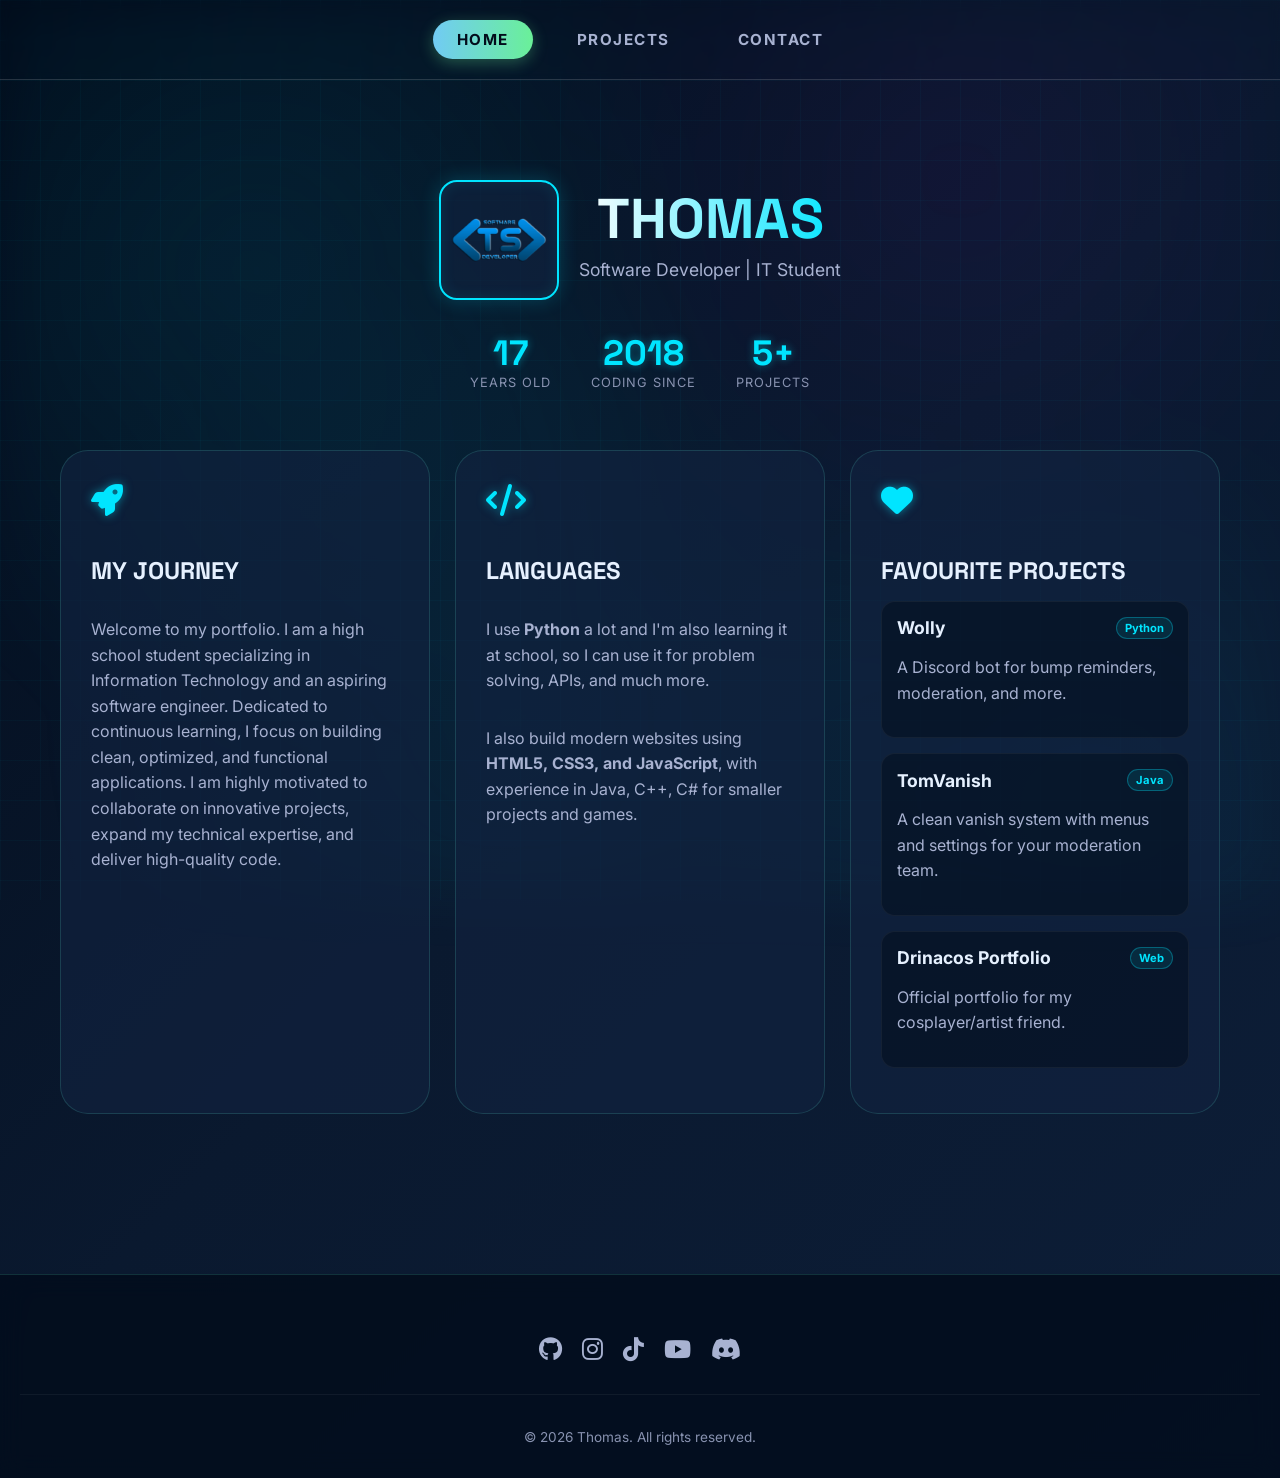
==== commit 050b9dd2: "feat: add new project logos and update project details in HTML" ====
--- a/index.html
+++ b/index.html
@@ -4,9 +4,8 @@
     <meta charset="UTF-8">
     <meta name="viewport" content="width=device-width, initial-scale=1.0">
     <meta name="view-transition" content="same-origin">
-    <title>Thomas | Software Developer</title>
-    <meta name="description" content="Thomas is an IT student and software developer passionate about building modern websites, backend systems, and programming projects.">
-    <meta name="author" content="Thomas">
+    <title>Thomas (Thomakosdevs) | Software Developer</title>
+    <meta name="description" content="Official portfolio of Thomas (Thomakosdevs), an IT student and software developer building modern web applications and programming projects.">
     <meta name="robots" content="index, follow">
     <meta name="referrer" content="strict-origin-when-cross-origin">
     <meta name="theme-color" content="#070814">
@@ -19,8 +18,8 @@
     <meta name="keywords" content="Thomas, Software Developer, Portfolio, Web Developer, Backend Developer, Frontend Developer, Full Stack Developer, HTML, CSS, JavaScript, Python, Programming, IT Student, Thomakosdevs">
     <meta property="og:type" content="website">
     <meta property="og:site_name" content="Thomas">
-    <meta property="og:title" content="Thomas | Software Developer">
-    <meta property="og:description" content="Software developer creating websites, backend systems, and programming projects.">
+    <meta property="og:title" content="Thomas (Thomakosdevs) | Software Developer">
+    <meta property="og:description" content="Official portfolio of Thomas (Thomakosdevs), an IT student and software developer building modern web applications and programming projects.">
     <meta property="og:url" content="https://thomasts.site/">
     <meta property="og:image" content="https://thomasts.site/img/hero.webp">
     <meta property="og:image:width" content="1200">
@@ -28,8 +27,8 @@
     <meta property="og:image:alt" content="Thomas Portfolio">
     <meta property="og:locale" content="en_US">
     <meta name="twitter:card" content="summary_large_image">
-    <meta name="twitter:title" content="Thomas | Software Developer">
-    <meta name="twitter:description" content="Software developer creating websites, backend systems, and programming projects.">
+    <meta name="twitter:title" content="Thomas (Thomakosdevs) | Software Developer">
+    <meta name="twitter:description" content="Official portfolio of Thomas (Thomakosdevs), an IT student and software developer building modern web applications and programming projects.">
     <meta name="twitter:image" content="https://thomasts.site/img/hero.webp">
     <meta name="twitter:image:alt" content="Thomas Portfolio">
     <meta name="twitter:url" content="https://thomasts.site/">
@@ -142,12 +141,12 @@
                 <div class="card-icon"><i class="fa-solid fa-heart"></i></div>
                 <h2>FAVOURITE PROJECTS</h2>
                 <div class="fav-project-item">
-                    <h4>TomExpensive <span class="tag">Java</span></h4>
-                    <p>Removes the "Too Expensive" anvil limit in Minecraft with ProtocolLib.</p>
+                    <h4>Wolly <span class="tag">Python</span></h4>
+                    <p>A Discord bot for bump reminders, moderation, and more.</p>
                 </div>
                 <div class="fav-project-item">
-                    <h4>MC PVP Leaderboard <span class="tag">Web</span></h4>
-                    <p>A custom stats leaderboard for Minecraft PVP with friends.</p>
+                    <h4>TomVanish <span class="tag">Java</span></h4>
+                    <p>A clean vanish system with menus and settings for your moderation team.</p>
                 </div>
                 <div class="fav-project-item">
                     <h4>Drinacos Portfolio <span class="tag">Web</span></h4>
--- a/styles.css
+++ b/styles.css
@@ -758,4 +758,57 @@
   .projects-grid {
     grid-template-columns: repeat(auto-fit, minmax(280px, 1fr));
   }
+}
+
+/* Card Button Layout and Styling */
+.project-card {
+  height: auto; /* Adjust height dynamically to account for buttons */
+}
+
+.card-buttons {
+  display: flex;
+  gap: 10px;
+  margin-top: 15px;
+}
+
+.card-btn {
+  flex: 1;
+  display: inline-flex;
+  align-items: center;
+  justify-content: center;
+  gap: 6px;
+  padding: 8px 12px;
+  font-size: 0.85rem;
+  font-weight: 600;
+  text-decoration: none;
+  border-radius: var(--radius-pill);
+  transition: var(--transition-fast);
+  font-family: 'Space Grotesk', sans-serif;
+}
+
+.card-btn.primary-btn {
+  background: var(--primary);
+  color: #020c1b;
+}
+
+.card-btn.primary-btn:hover {
+  background: #ffffff;
+  box-shadow: 0 0 10px rgba(0, 229, 255, 0.4);
+}
+
+.card-btn.secondary-btn {
+  background: rgba(255, 255, 255, 0.05);
+  color: var(--text);
+  border: 1px solid var(--glass-border);
+}
+
+.card-btn.secondary-btn:hover {
+  background: rgba(255, 255, 255, 0.15);
+  border-color: rgba(255, 255, 255, 0.3);
+}
+
+.card-btn.disabled {
+  opacity: 0.5;
+  cursor: not-allowed;
+  pointer-events: none;
 }
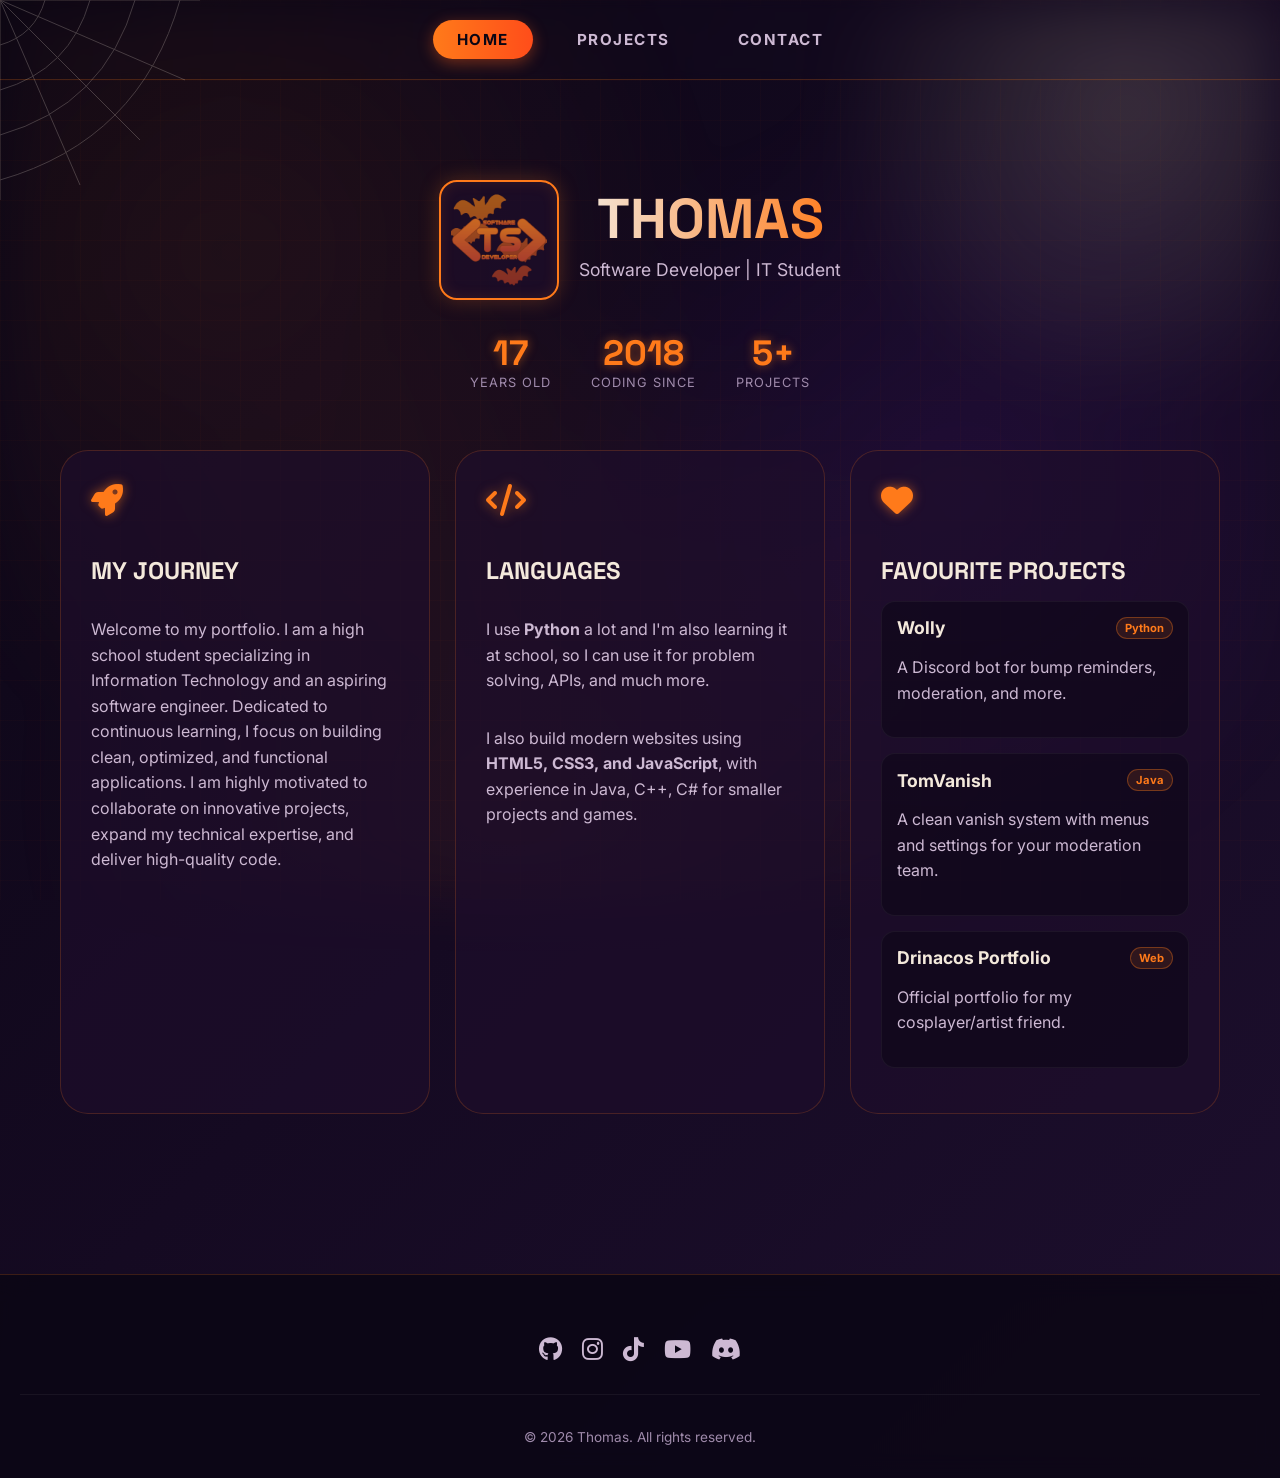
==== commit c65029f5: "feat: add Halloween theme styles and update HTML to include Halloween CSS" ====
--- a/index.html
+++ b/index.html
@@ -81,6 +81,7 @@
     <link href="https://fonts.googleapis.com/css2?family=Inter:wght@300;400;500;600;700&family=Space+Grotesk:wght@500;700&display=swap" rel="stylesheet">
     <link rel="stylesheet" href="https://cdnjs.cloudflare.com/ajax/libs/font-awesome/6.7.2/css/all.min.css">
     <link rel="stylesheet" href="styles.css">
+    <link rel="stylesheet" href="halloween.css">
 </head>
 <body>
     <nav>
--- a/styles.css
+++ b/styles.css
@@ -119,23 +119,52 @@
   opacity: 0.2;
 }
 
+/* ---------- Page transitions ----------
+   1) Το nav μένει ακίνητο ανάμεσα στις σελίδες
+   2) Η παλιά σελίδα φεύγει προς τα πάνω (fade + blur)
+   3) Το νέο περιεχόμενο ανεβαίνει από κάτω και "καθαρίζει" από το blur */
+
 main.container {
-  animation: pageEnter 0.8s cubic-bezier(0.23, 1, 0.32, 1) forwards;
+  animation: pageEnter 0.65s 0.1s cubic-bezier(0.23, 1, 0.32, 1) forwards;
   opacity: 0;
-  transform: translateY(30px) scale(0.98);
+  transform: translateY(28px);
+  filter: blur(6px);
 }
 
 @keyframes pageEnter {
-  to { opacity: 1; transform: translateY(0) scale(1); }
+  to { opacity: 1; transform: none; filter: none; }
 }
 
 @view-transition {
   navigation: auto;
 }
 
-::view-transition-old(root),
+nav { view-transition-name: site-nav; }
+
+::view-transition-old(root) {
+  z-index: 2;
+  mix-blend-mode: normal;
+  animation: pageExit 0.28s cubic-bezier(0.4, 0, 1, 1) both;
+}
+
 ::view-transition-new(root) {
-  animation-duration: 0.4s;
+  mix-blend-mode: normal;
+  animation: none;
+}
+
+@keyframes pageExit {
+  to { opacity: 0; transform: translateY(-14px); filter: blur(4px); }
+}
+
+::view-transition-group(site-nav) {
+  animation-duration: 0.3s;
+}
+
+@media (prefers-reduced-motion: reduce) {
+  ::view-transition-group(*),
+  ::view-transition-old(*),
+  ::view-transition-new(*) { animation: none !important; }
+  main.container { animation: none; opacity: 1; transform: none; filter: none; }
 }
 
 nav {
--- a/halloween.css
+++ b/halloween.css
@@ -0,0 +1,244 @@
+/* ==========================================================================
+   halloween.css — Halloween theme override for styles.css
+   Φόρτωσέ το ΜΕΤΑ το styles.css:
+     <link rel="stylesheet" href="styles.css">
+     <link rel="stylesheet" href="halloween.css">
+   Για να το βγάλεις μετά το Halloween, σβήνεις μόνο το 2ο <link>.
+   ========================================================================== */
+
+/* ---------- Palette ---------- */
+:root {
+  --primary: #ff7a1a;                         /* pumpkin */
+  --secondary: #8f2dff;                       /* witch purple */
+  --text: #f4e9dc;                            /* bone */
+  --glass: rgba(30, 14, 44, 0.68);
+  --glass-border: rgba(255, 122, 26, 0.2);
+  --glass-hover: rgba(46, 21, 64, 0.88);
+  --text-muted-1: #cdb9d3;
+  --text-muted-2: #9f8aab;
+
+  --hw-void: #0b0614;
+  --hw-slime: #9dff4a;
+  --hw-ember: rgba(255, 122, 26, 0.35);
+}
+
+* {
+  scrollbar-color: var(--primary) var(--hw-void);
+}
+
+::selection {
+  background: var(--primary);
+  color: var(--hw-void);
+}
+
+:focus-visible {
+  outline: 2px solid var(--primary);
+  outline-offset: 3px;
+}
+
+/* ---------- Background: night sky, moon glow, faint grid ---------- */
+body {
+  background: linear-gradient(135deg, #0b0614 0%, #150a22 50%, #1d0f2e 100%);
+}
+
+body::before {
+  background:
+    radial-gradient(circle at 88% 12%, rgba(255, 238, 205, 0.16) 0%, transparent 22%),
+    radial-gradient(circle at 18% 28%, rgba(255, 122, 26, 0.08) 0%, transparent 40%),
+    radial-gradient(circle at 75% 55%, rgba(143, 45, 255, 0.09) 0%, transparent 38%),
+    radial-gradient(circle at 40% 88%, rgba(255, 122, 26, 0.07) 0%, transparent 45%);
+}
+
+body::after {
+  background-image:
+    linear-gradient(rgba(255, 122, 26, 0.025) 1px, transparent 1px),
+    linear-gradient(90deg, rgba(255, 122, 26, 0.025) 1px, transparent 1px);
+}
+
+::-webkit-scrollbar-track { background: var(--hw-void); }
+
+/* ---------- Cobweb in the top-left corner (desktop only) ---------- */
+html::before {
+  content: "";
+  position: fixed;
+  top: 0;
+  left: 0;
+  width: 200px;
+  height: 200px;
+  z-index: 1001;
+  pointer-events: none;
+  opacity: 0.22;
+  background: url("data:image/svg+xml,%3Csvg xmlns='http://www.w3.org/2000/svg' width='200' height='200' viewBox='0 0 200 200' fill='none' stroke='%23f4e9dc' stroke-width='1'%3E%3Cpath d='M0 0 L200 0 M0 0 L185 80 M0 0 L140 140 M0 0 L80 185 M0 0 L0 200'/%3E%3Cpath d='M45 0 Q35 35 0 45 M90 0 Q70 70 0 90 M135 0 Q105 105 0 135 M180 0 Q140 140 0 180'/%3E%3C/svg%3E") no-repeat top left;
+}
+
+@media (max-width: 860px) {
+  html::before { display: none; }
+}
+
+/* ---------- Headings ---------- */
+.section-title {
+  text-shadow: 0 0 14px rgba(255, 122, 26, 0.45);
+}
+
+.profile-details h1 {
+  background: linear-gradient(90deg, #f4e9dc, var(--primary), #f4e9dc);
+  background-size: 200% auto;
+  -webkit-background-clip: text;
+  background-clip: text;
+  -webkit-text-fill-color: transparent;
+}
+
+/* The one memorable moment: the name flickers like a candle */
+@media (prefers-reduced-motion: no-preference) {
+  .profile-details h1 {
+    animation:
+      shine 6s linear infinite,
+      candleFlicker 3.6s infinite;
+  }
+}
+
+@keyframes candleFlicker {
+  0%, 100% { filter: drop-shadow(0 0 10px rgba(255, 122, 26, 0.55)); }
+  6%       { filter: drop-shadow(0 0 4px  rgba(255, 122, 26, 0.25)); }
+  10%      { filter: drop-shadow(0 0 14px rgba(255, 140, 40, 0.7)); }
+  34%      { filter: drop-shadow(0 0 9px  rgba(255, 122, 26, 0.5)); }
+  38%      { filter: drop-shadow(0 0 3px  rgba(255, 122, 26, 0.2)); }
+  42%      { filter: drop-shadow(0 0 13px rgba(255, 140, 40, 0.65)); }
+  70%      { filter: drop-shadow(0 0 11px rgba(255, 122, 26, 0.55)); }
+}
+
+/* ---------- Navigation ---------- */
+nav {
+  border-bottom-color: rgba(255, 122, 26, 0.22);
+}
+
+nav a:hover {
+  color: #ffd4a8;
+}
+
+nav a.active {
+  background: linear-gradient(90deg, #ff7a1a, #ff4d1a);
+  color: var(--hw-void);
+  box-shadow: 0 4px 15px rgba(255, 94, 26, 0.4);
+}
+
+/* ---------- Profile ---------- */
+.profile-avatar {
+  box-shadow: 0 0 20px rgba(255, 122, 26, 0.25), inset 0 0 15px rgba(255, 122, 26, 0.12);
+}
+
+@keyframes float {
+  0%   { transform: translateY(0px); }
+  50%  { transform: translateY(-12px); box-shadow: 0 15px 25px rgba(255, 122, 26, 0.32), inset 0 0 15px rgba(255, 122, 26, 0.12); }
+  100% { transform: translateY(0px); }
+}
+
+.stat-number {
+  text-shadow: 0 0 10px rgba(255, 122, 26, 0.5);
+}
+
+/* ---------- Cards ---------- */
+.bento-card:hover {
+  border-color: rgba(255, 122, 26, 0.5);
+  box-shadow: 0 10px 30px rgba(0, 0, 0, 0.5), inset 0 0 22px rgba(255, 122, 26, 0.07);
+}
+
+.bento-card::before {
+  background: radial-gradient(800px circle at var(--mouse-x) var(--mouse-y), rgba(255, 190, 120, 0.07), transparent 40%);
+}
+
+.card-icon {
+  filter: drop-shadow(0 0 6px rgba(255, 122, 26, 0.6));
+}
+
+.fav-project-item {
+  background: rgba(11, 6, 20, 0.55);
+}
+
+.fav-project-item:hover {
+  border-color: rgba(255, 122, 26, 0.4);
+  background: rgba(46, 21, 64, 0.8);
+}
+
+.project-card:hover {
+  border-color: rgba(255, 122, 26, 0.45);
+  box-shadow: 0 15px 40px rgba(0, 0, 0, 0.55);
+}
+
+.project-card::after {
+  background: linear-gradient(90deg, var(--primary), var(--secondary));
+}
+
+.project-card:hover::after {
+  box-shadow: 0 -5px 15px rgba(255, 122, 26, 0.45);
+}
+
+/* ---------- Tags, badges, filters, search ---------- */
+.tag {
+  background: rgba(255, 122, 26, 0.12);
+  border-color: rgba(255, 122, 26, 0.35);
+}
+
+.badge-upcoming {
+  background: var(--secondary);
+  box-shadow: 0 0 10px rgba(143, 45, 255, 0.5);
+}
+
+.filter-btn:hover,
+.filter-btn.active {
+  background: rgba(255, 122, 26, 0.16);
+  box-shadow: 0 0 10px rgba(255, 122, 26, 0.25);
+}
+
+.project-search-wrapper:focus-within {
+  box-shadow: 0 0 20px rgba(255, 122, 26, 0.25);
+}
+
+/* ---------- Contact form ---------- */
+.input-group input,
+.input-group textarea {
+  background: rgba(11, 6, 20, 0.55);
+}
+
+.input-group input:focus,
+.input-group textarea:focus {
+  background: rgba(46, 21, 64, 0.8);
+  box-shadow: 0 0 15px rgba(255, 122, 26, 0.18);
+}
+
+.submit-btn {
+  color: var(--hw-void);
+}
+
+.submit-btn:hover {
+  background: #ffe2c4;
+  box-shadow: 0 10px 25px rgba(255, 122, 26, 0.45);
+}
+
+/* ---------- Card buttons ---------- */
+.card-btn.primary-btn {
+  color: var(--hw-void);
+}
+
+.card-btn.primary-btn:hover {
+  background: #ffe2c4;
+  box-shadow: 0 0 12px rgba(255, 122, 26, 0.5);
+}
+
+/* ---------- Toast ---------- */
+.toast.success i { color: var(--hw-slime); }
+
+/* ---------- Footer & scroll-to-top ---------- */
+.modern-footer {
+  background: rgba(11, 6, 20, 0.85);
+}
+
+.social-group a:hover {
+  color: var(--primary);
+  text-shadow: 0 0 10px rgba(255, 122, 26, 0.6);
+}
+
+#scrollTopBtn {
+  color: var(--hw-void);
+  box-shadow: 0 5px 18px rgba(255, 122, 26, 0.4);
+}
